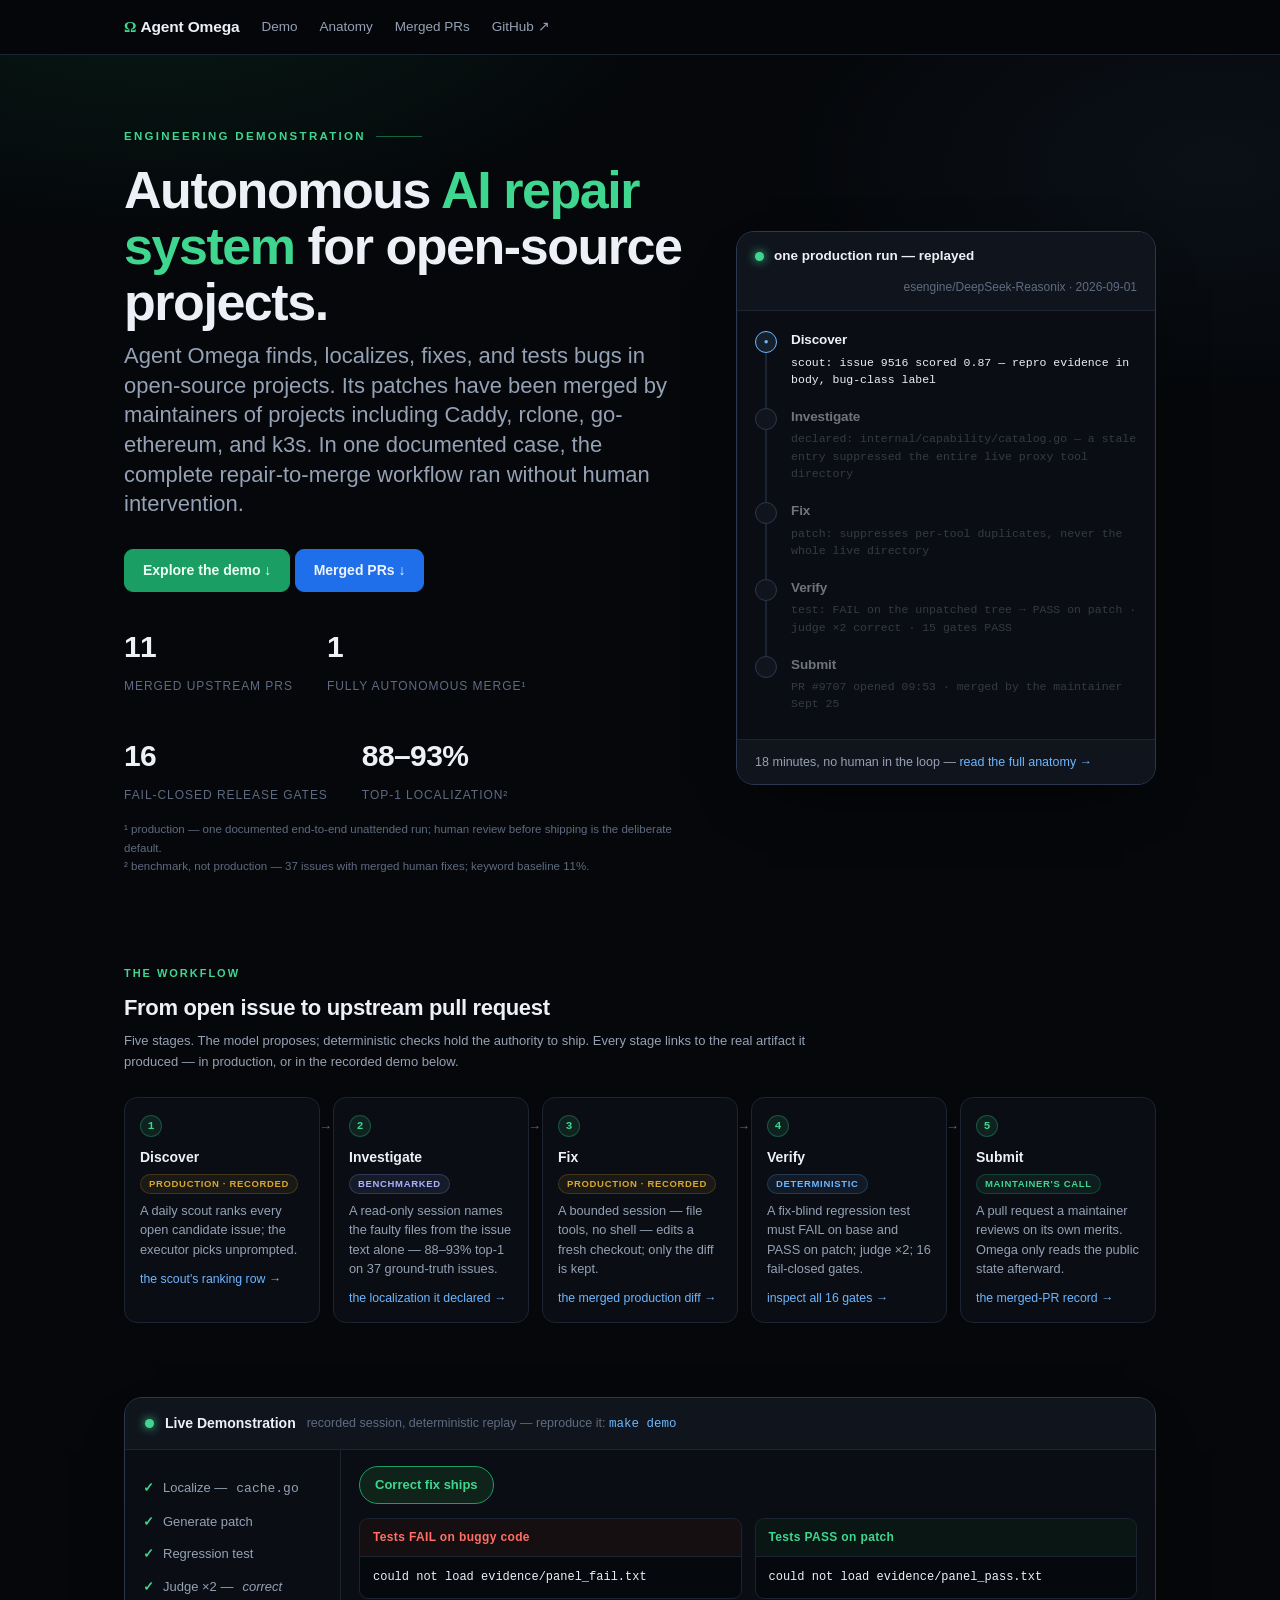
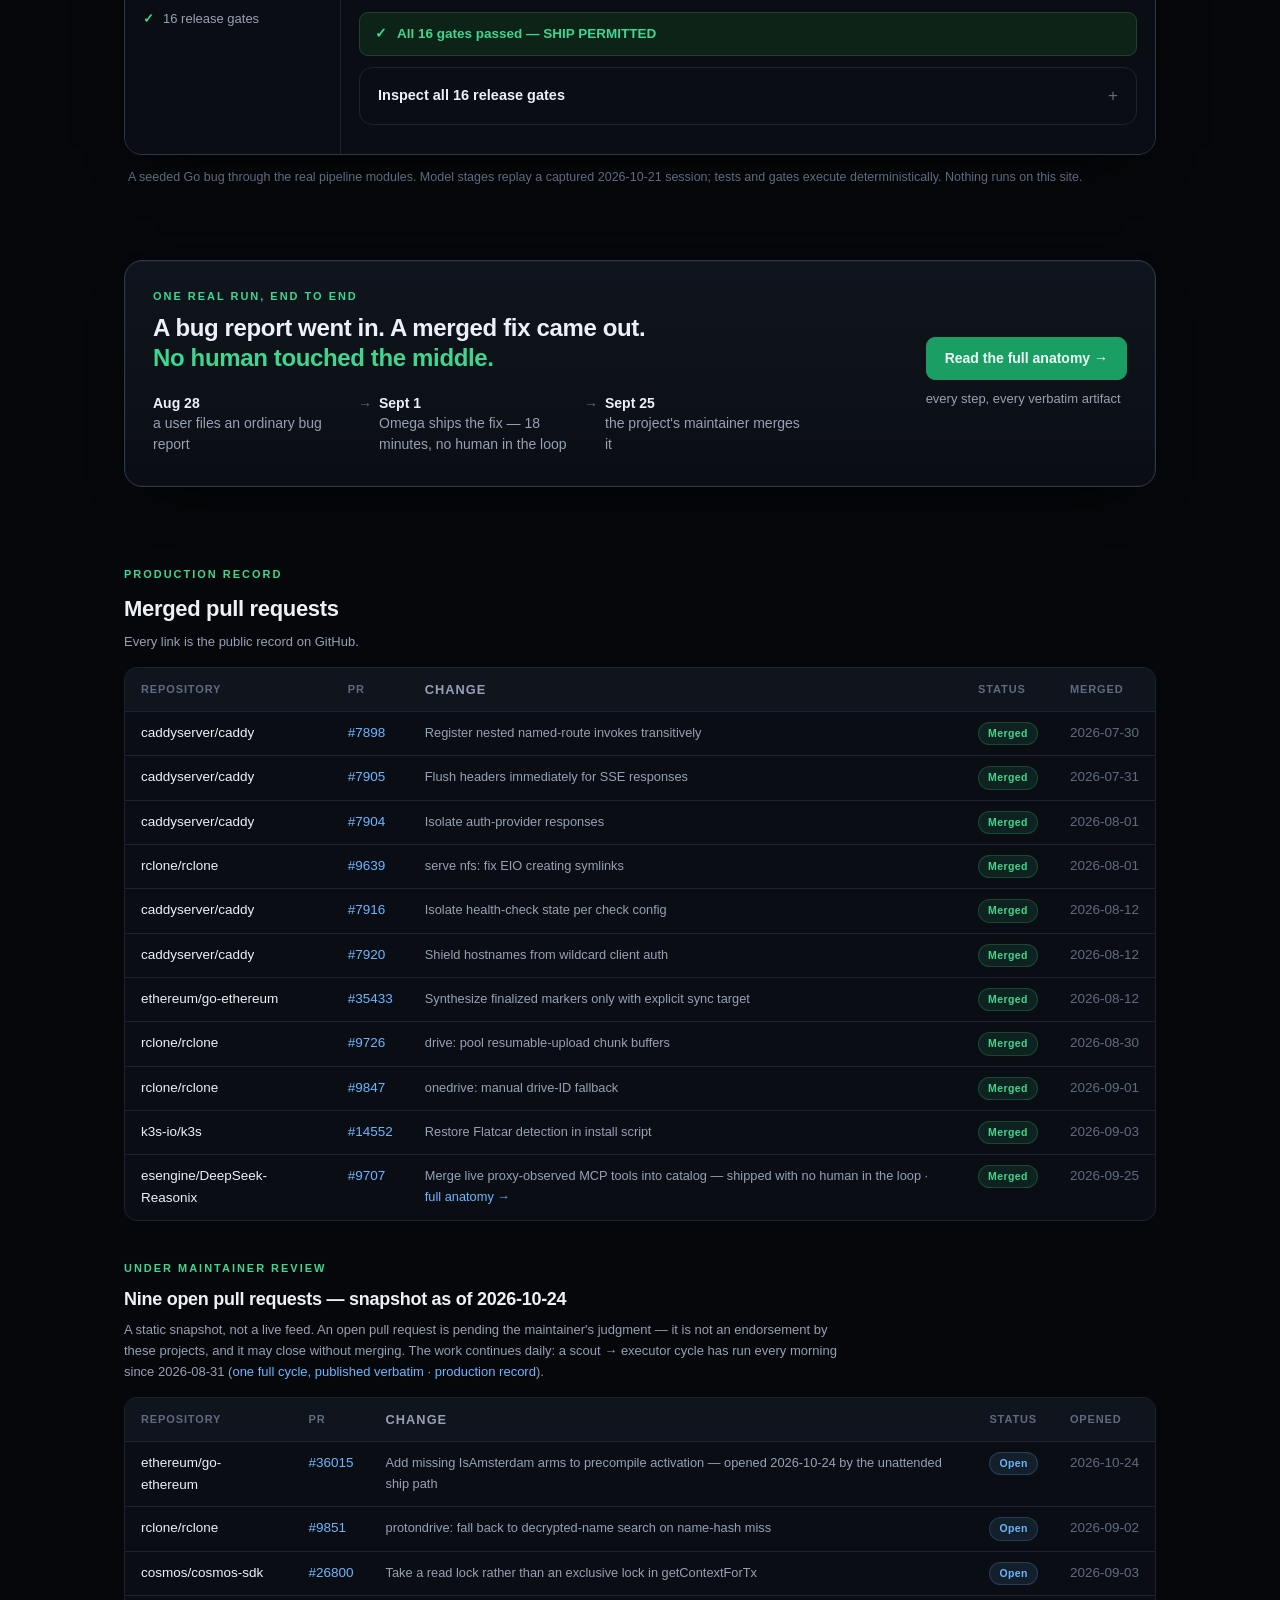
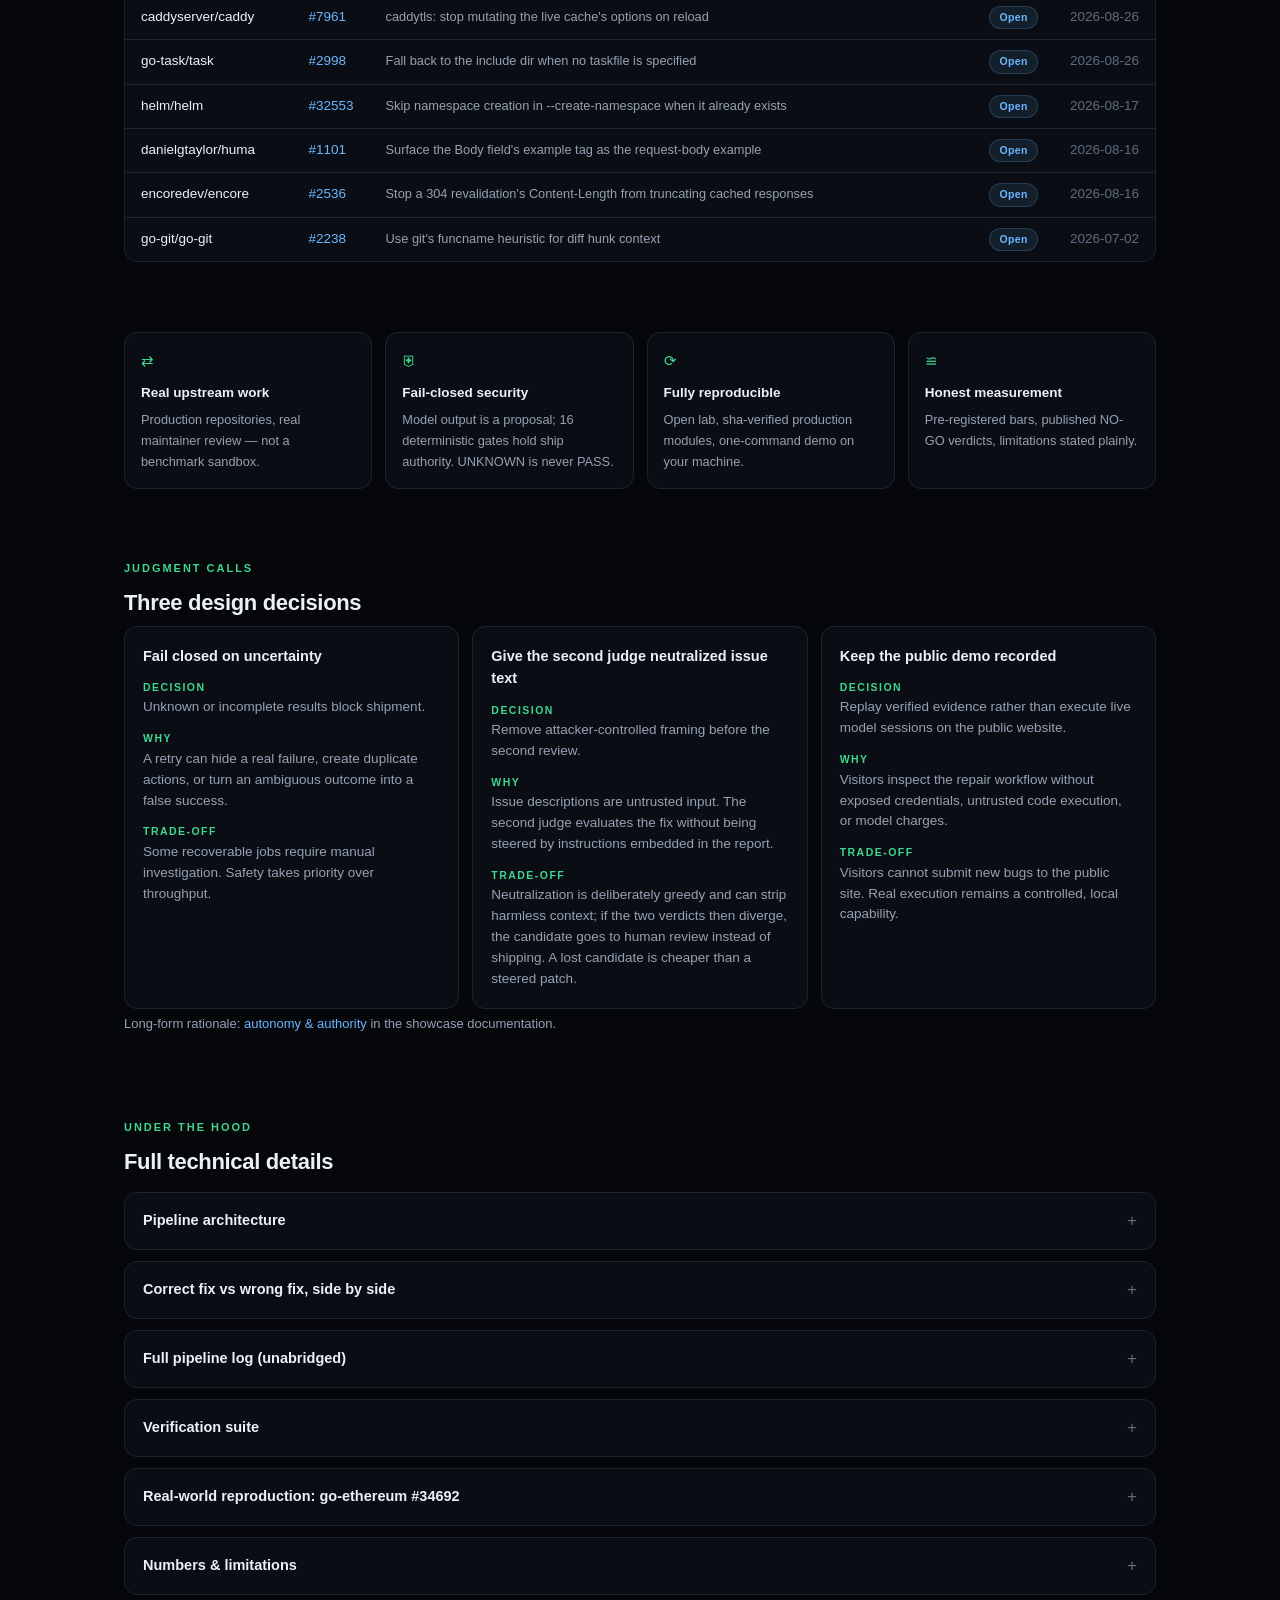
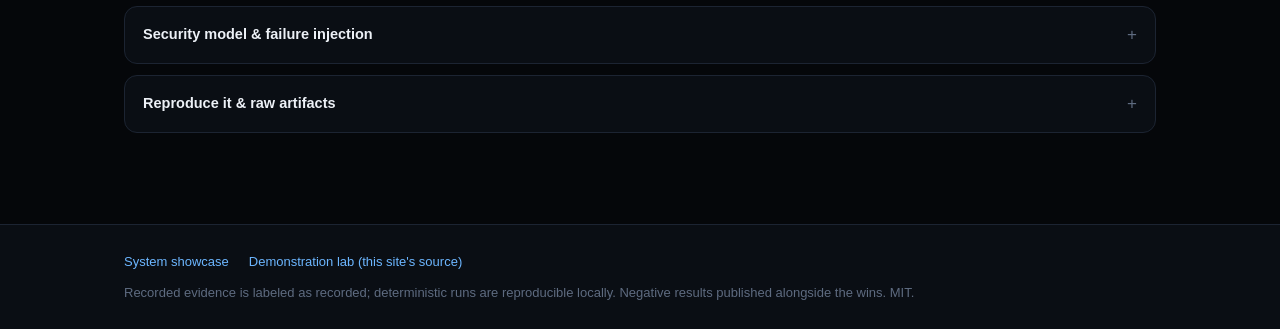
==== site/index.html @ e1ed279d "prs: under-review snapshot as of 2026-10-24" ====
<!doctype html>
<html lang="en">
<head>
<meta charset="utf-8">
<meta name="viewport" content="width=device-width, initial-scale=1">
<title>Agent Omega — autonomous AI repair system, demonstrated</title>
<meta name="description" content="Agent Omega is an autonomous AI repair system for open-source projects, with maintainer-merged pull requests in Caddy, rclone, go-ethereum, and k3s. Explore the recorded demonstration.">
<meta name="theme-color" content="#05070a">
<meta http-equiv="Content-Security-Policy" content="default-src 'none'; script-src 'self'; style-src 'self' 'unsafe-inline'; img-src 'self' data:; connect-src 'self'; base-uri 'none'; form-action 'none'">
<meta property="og:title" content="Agent Omega — autonomous AI repair system, demonstrated">
<meta property="og:description" content="Recorded pipeline proof: localize, patch, regression-test, judge ×2, 16 fail-closed gates. Maintainer-merged PRs in Caddy, rclone, go-ethereum, k3s.">
<meta property="og:type" content="website">
<meta property="og:url" content="https://omegademo.com">
<meta property="og:image" content="https://omegademo.com/og.png">
<meta name="twitter:card" content="summary_large_image">
<meta name="twitter:image" content="https://omegademo.com/og.png">
<link rel="icon" href="data:image/svg+xml,%3Csvg xmlns='http://www.w3.org/2000/svg' viewBox='0 0 32 32'%3E%3Crect width='32' height='32' rx='6' fill='%2305070a'/%3E%3Ctext x='16' y='23' font-size='20' text-anchor='middle' fill='%233fd68f' font-family='Georgia,serif'%3EΩ%3C/text%3E%3C/svg%3E">
<link rel="stylesheet" href="style.css">
</head>
<body>
<a class="skip" href="#demo">Skip to the demonstration</a>

<header class="nav"><div class="wrapm">
  <span class="brand"><span class="om">Ω</span> Agent Omega</span>
  <nav aria-label="Sections" style="display:contents">
    <a class="nl" href="#demo">Demo</a>
    <a class="nl" href="anatomy.html">Anatomy</a>
    <a class="nl" href="#prs">Merged PRs</a>
    <a class="nl" href="https://github.com/SillyZir/Agent-Omega">GitHub <span aria-hidden="true">↗</span></a>
  </nav>
</div></header>

<main>
<div class="herobg">
<section id="top" class="hero">
  <div>
    <div class="kicker rise">Engineering demonstration</div>
    <h1 class="rise d1">Autonomous <span class="hl">AI repair system</span>
        for open-source projects.</h1>
    <div class="h1sub rise d2">Agent Omega finds, localizes, fixes, and
    tests bugs in open-source projects. Its patches have been merged by
    maintainers of projects including Caddy, rclone, go-ethereum, and k3s.
    In one documented case, the complete repair-to-merge workflow ran without
    human intervention.</div>
    <p class="rise d3" style="margin-top:30px">
      <a class="btn primary" href="#demo">Explore the demo ↓</a>
      <a class="btn blue" href="#prs">Merged PRs ↓</a></p>
    <div class="stats rise d4">
      <a class="stat" href="#prs"><b>11</b><span>merged upstream PRs</span></a>
      <a class="stat" href="anatomy.html"><b>1</b><span>fully autonomous merge¹</span></a>
      <a class="stat" href="#gates"><b>16</b><span>fail-closed release gates</span></a>
      <a class="stat" href="#details"><b>88–93%</b><span>top-1 localization²</span></a>
    </div>
    <p class="cap statnotes rise d4">¹ production — one documented end-to-end
    unattended run; human review before shipping is the deliberate default.<br>
    ² benchmark, not production — 37 issues with merged human fixes; keyword
    baseline 11%.</p>
  </div>
  <div class="trace rise d2" role="img" aria-label="Replay of the one fully
       autonomous production run: discover, investigate, fix, verify, submit —
       every stage completed, and the maintainer merged pull request 9707.">
    <div class="tracehead"><span class="dot" aria-hidden="true"></span>
      one production run — replayed
      <span class="mode">esengine/DeepSeek-Reasonix · 2026-09-01</span></div>
    <ol class="tstages">
      <li class="tstage"><span class="tg" aria-hidden="true"></span><div class="tbody"><b>Discover</b>
        <code class="tsnip">scout: issue 9516 scored 0.87 — repro evidence in body, bug-class label</code></div></li>
      <li class="tstage"><span class="tg" aria-hidden="true"></span><div class="tbody"><b>Investigate</b>
        <code class="tsnip">declared: internal/capability/catalog.go — a stale entry suppressed the entire live proxy tool directory</code></div></li>
      <li class="tstage"><span class="tg" aria-hidden="true"></span><div class="tbody"><b>Fix</b>
        <code class="tsnip">patch: suppresses per-tool duplicates, never the whole live directory</code></div></li>
      <li class="tstage"><span class="tg" aria-hidden="true"></span><div class="tbody"><b>Verify</b>
        <code class="tsnip">test: FAIL on the unpatched tree → PASS on patch · judge ×2 correct · 15 gates PASS</code></div></li>
      <li class="tstage"><span class="tg" aria-hidden="true"></span><div class="tbody"><b>Submit</b>
        <code class="tsnip">PR #9707 opened 09:53 · merged by the maintainer Sept 25</code></div></li>
    </ol>
    <div class="tfoot">18 minutes, no human in the loop —
      <a href="anatomy.html">read the full anatomy →</a></div>
  </div>
</section>
</div>

<section id="workflow" style="padding-top:10px" aria-label="How a fix moves through the system">
  <div class="seckick">The workflow</div>
  <h2>From open issue to upstream pull request</h2>
  <p class="cap">Five stages. The model proposes; deterministic checks hold the
  authority to ship. Every stage links to the real artifact it produced — in
  production, or in the recorded demo below.</p>
  <ol class="spine">
    <li><span class="sn" aria-hidden="true">1</span><b>Discover</b>
      <span class="ptag rec">production · recorded</span>
      <p>A daily scout ranks every open candidate issue; the executor picks
      unprompted.</p>
      <a href="anatomy.html#scout">the scout's ranking row →</a></li>
    <li><span class="sn" aria-hidden="true">2</span><b>Investigate</b>
      <span class="ptag bench">benchmarked</span>
      <p>A read-only session names the faulty files from the issue text alone
      — 88–93% top-1 on 37 ground-truth issues.</p>
      <a href="anatomy.html#fix">the localization it declared →</a></li>
    <li><span class="sn" aria-hidden="true">3</span><b>Fix</b>
      <span class="ptag rec">production · recorded</span>
      <p>A bounded session — file tools, no shell — edits a fresh checkout;
      only the diff is kept.</p>
      <a href="anatomy.html#fix">the merged production diff →</a></li>
    <li><span class="sn" aria-hidden="true">4</span><b>Verify</b>
      <span class="ptag det">deterministic</span>
      <p>A fix-blind regression test must FAIL on base and PASS on patch;
      judge ×2; 16 fail-closed gates.</p>
      <a href="#gates">inspect all 16 gates →</a></li>
    <li><span class="sn" aria-hidden="true">5</span><b>Submit</b>
      <span class="ptag hum">maintainer's call</span>
      <p>A pull request a maintainer reviews on its own merits. Omega only
      reads the public state afterward.</p>
      <a href="#prs">the merged-PR record →</a></li>
  </ol>
</section>

<section id="demo" style="padding-top:12px" aria-label="Recorded demonstration">
  <div class="democard">
    <div class="demohead"><span class="dot" aria-hidden="true"></span> Live Demonstration
      <span class="mode">recorded session, deterministic replay<span class="hidemob"> — reproduce it:
      <a href="https://github.com/SillyZir/agent-omega-lab" class="mono">make demo</a></span></span>
    </div>
    <div class="demobody">
      <div class="steps" aria-hidden="true">
        <div><span class="tick">✓</span>Localize — <span class="mono">cache.go</span></div>
        <div><span class="tick">✓</span>Generate patch</div>
        <div><span class="tick">✓</span>Regression test</div>
        <div><span class="tick">✓</span>Judge ×2 — <i>correct</i></div>
        <div><span class="tick">✓</span>16 release gates</div>
      </div>
      <div class="demomain">
        <div class="tabs" id="demo-tabs" role="tablist" aria-label="Demonstration scenarios">
          <button class="tab" role="tab" id="tab-good" aria-controls="view-good"
            aria-selected="true" data-view="good">Correct fix ships</button>
          <button class="tab" role="tab" id="tab-bad" aria-controls="view-bad"
            aria-selected="false" data-view="bad">Wrong fix blocked</button>
          <button class="tab" role="tab" id="tab-inject" aria-controls="view-inject"
            aria-selected="false" data-view="inject">Failure injection ×6</button>
        </div>
        <div data-view="good" id="view-good" role="tabpanel" aria-labelledby="tab-good" tabindex="0">
          <div class="panes2">
            <div class="pane red"><h3>Tests FAIL on buggy code</h3>
              <pre class="mono" data-fill="evidence/panel_fail.txt">loading…</pre></div>
            <div class="pane green"><h3>Tests PASS on patch</h3>
              <pre class="mono" data-fill="evidence/panel_pass.txt">loading…</pre></div>
          </div>
          <div class="strip go"><span class="g">✓</span> All 16 gates passed — SHIP PERMITTED</div>
          <details class="acc slim" id="gates"><summary>Inspect all 16 release gates</summary>
            <div class="inner"><div class="console" data-fill="evidence/gates.txt"
                 style="max-height:360px">loading…</div></div></details>
        </div>
        <div data-view="bad" id="view-bad" role="tabpanel" aria-labelledby="tab-bad"
             tabindex="0" style="display:none">
          <div class="console" data-fill="evidence/proof_bad.txt">loading…</div>
          <div class="strip no"><span class="g">✕</span> BLOCKED — tests fail, both judges: incorrect</div>
        </div>
        <div data-view="inject" id="view-inject" role="tabpanel" aria-labelledby="tab-inject"
             tabindex="0" style="display:none">
          <div class="console" data-fill="evidence/inject.txt">loading…</div>
          <div class="strip go"><span class="g">✓</span> 6/6 bad ships blocked — a gate that errors fails closed</div>
        </div>
      </div>
    </div>
  </div>
  <div class="prov">A seeded Go bug through the real pipeline modules. Model
  stages replay a captured 2026-10-21 session; tests and gates execute
  deterministically. Nothing runs on this site.</div>
</section>

<section id="story" style="padding-top:16px" aria-label="One autonomous fix, end to end">
  <div class="teaser">
    <div>
      <div class="seckick">One real run, end to end</div>
      <h2>A bug report went in. A merged fix came out.<br>
          <span class="hl2">No human touched the middle.</span></h2>
      <ol class="tl">
        <li><b>Aug 28</b> a user files an ordinary bug report</li>
        <li><b>Sept 1</b> Omega ships the fix — 18 minutes, no human in the loop</li>
        <li><b>Sept 25</b> the project's maintainer merges it</li>
      </ol>
    </div>
    <div class="teasercta">
      <a class="btn primary" href="anatomy.html">Read the full anatomy →</a>
      <span class="cap" style="margin:8px 0 0">every step, every verbatim artifact</span>
    </div>
  </div>
</section>

<section id="prs" style="padding-top:22px">
  <div class="seckick">Production record</div>
  <h2>Merged pull requests</h2>
  <p class="cap">Every link is the public record on GitHub.</p>
  <div class="prtable"><table>
    <thead><tr><th>Repository</th><th>PR</th><th class="t">Change</th><th>Status</th><th>Merged</th></tr></thead>
    <tbody>
    <tr><td>caddyserver/caddy</td><td><a href="https://github.com/caddyserver/caddy/pull/7898">#7898</a></td><td class="t">Register nested named-route invokes transitively</td><td><span class="badge m">Merged</span></td><td class="d">2026-07-30</td></tr>
    <tr><td>caddyserver/caddy</td><td><a href="https://github.com/caddyserver/caddy/pull/7905">#7905</a></td><td class="t">Flush headers immediately for SSE responses</td><td><span class="badge m">Merged</span></td><td class="d">2026-07-31</td></tr>
    <tr><td>caddyserver/caddy</td><td><a href="https://github.com/caddyserver/caddy/pull/7904">#7904</a></td><td class="t">Isolate auth-provider responses</td><td><span class="badge m">Merged</span></td><td class="d">2026-08-01</td></tr>
    <tr><td>rclone/rclone</td><td><a href="https://github.com/rclone/rclone/pull/9639">#9639</a></td><td class="t">serve nfs: fix EIO creating symlinks</td><td><span class="badge m">Merged</span></td><td class="d">2026-08-01</td></tr>
    <tr><td>caddyserver/caddy</td><td><a href="https://github.com/caddyserver/caddy/pull/7916">#7916</a></td><td class="t">Isolate health-check state per check config</td><td><span class="badge m">Merged</span></td><td class="d">2026-08-12</td></tr>
    <tr><td>caddyserver/caddy</td><td><a href="https://github.com/caddyserver/caddy/pull/7920">#7920</a></td><td class="t">Shield hostnames from wildcard client auth</td><td><span class="badge m">Merged</span></td><td class="d">2026-08-12</td></tr>
    <tr><td>ethereum/go-ethereum</td><td><a href="https://github.com/ethereum/go-ethereum/pull/35433">#35433</a></td><td class="t">Synthesize finalized markers only with explicit sync target</td><td><span class="badge m">Merged</span></td><td class="d">2026-08-12</td></tr>
    <tr><td>rclone/rclone</td><td><a href="https://github.com/rclone/rclone/pull/9726">#9726</a></td><td class="t">drive: pool resumable-upload chunk buffers</td><td><span class="badge m">Merged</span></td><td class="d">2026-08-30</td></tr>
    <tr><td>rclone/rclone</td><td><a href="https://github.com/rclone/rclone/pull/9847">#9847</a></td><td class="t">onedrive: manual drive-ID fallback</td><td><span class="badge m">Merged</span></td><td class="d">2026-09-01</td></tr>
    <tr><td>k3s-io/k3s</td><td><a href="https://github.com/k3s-io/k3s/pull/14552">#14552</a></td><td class="t">Restore Flatcar detection in install script</td><td><span class="badge m">Merged</span></td><td class="d">2026-09-03</td></tr>
    <tr><td>esengine/DeepSeek-Reasonix</td><td><a href="https://github.com/esengine/DeepSeek-Reasonix/pull/9707">#9707</a></td><td class="t">Merge live proxy-observed MCP tools into catalog — shipped with no human in the loop · <a href="anatomy.html">full anatomy →</a></td><td><span class="badge m">Merged</span></td><td class="d">2026-09-25</td></tr>
    </tbody>
  </table></div>

  <!-- open-prs:start · snapshot 2026-10-24 · refresh: tools/refresh_open_prs.py -->
  <div class="seckick" style="margin-top:38px" id="review">Under maintainer review</div>
  <h2 style="font-size:18px">Nine open pull requests — snapshot as of 2026-10-24</h2>
  <p class="cap">A static snapshot, not a live feed. An open pull request is
  pending the maintainer's judgment — it is not an endorsement by these
  projects, and it may close without merging. The work continues daily: a
  scout → executor cycle has run every morning since 2026-08-31
  (<a href="https://github.com/SillyZir/Agent-Omega/blob/main/examples/sample_execution_log.md">one
  full cycle, published verbatim</a> ·
  <a href="https://github.com/SillyZir/Agent-Omega/blob/main/docs/evidence/production-record.md">production
  record</a>).</p>
  <div class="prtable"><table>
    <thead><tr><th>Repository</th><th>PR</th><th class="t">Change</th><th>Status</th><th>Opened</th></tr></thead>
    <tbody>
    <tr><td>ethereum/go-ethereum</td><td><a href="https://github.com/ethereum/go-ethereum/pull/36015">#36015</a></td><td class="t">Add missing IsAmsterdam arms to precompile activation — opened 2026-10-24 by the unattended ship path</td><td><span class="badge a">Open</span></td><td class="d">2026-10-24</td></tr>
    <tr><td>rclone/rclone</td><td><a href="https://github.com/rclone/rclone/pull/9851">#9851</a></td><td class="t">protondrive: fall back to decrypted-name search on name-hash miss</td><td><span class="badge a">Open</span></td><td class="d">2026-09-02</td></tr>
    <tr><td>cosmos/cosmos-sdk</td><td><a href="https://github.com/cosmos/cosmos-sdk/pull/26800">#26800</a></td><td class="t">Take a read lock rather than an exclusive lock in getContextForTx</td><td><span class="badge a">Open</span></td><td class="d">2026-09-03</td></tr>
    <tr><td>caddyserver/caddy</td><td><a href="https://github.com/caddyserver/caddy/pull/7961">#7961</a></td><td class="t">caddytls: stop mutating the live cache's options on reload</td><td><span class="badge a">Open</span></td><td class="d">2026-08-26</td></tr>
    <tr><td>go-task/task</td><td><a href="https://github.com/go-task/task/pull/2998">#2998</a></td><td class="t">Fall back to the include dir when no taskfile is specified</td><td><span class="badge a">Open</span></td><td class="d">2026-08-26</td></tr>
    <tr><td>helm/helm</td><td><a href="https://github.com/helm/helm/pull/32553">#32553</a></td><td class="t">Skip namespace creation in --create-namespace when it already exists</td><td><span class="badge a">Open</span></td><td class="d">2026-08-17</td></tr>
    <tr><td>danielgtaylor/huma</td><td><a href="https://github.com/danielgtaylor/huma/pull/1101">#1101</a></td><td class="t">Surface the Body field's example tag as the request-body example</td><td><span class="badge a">Open</span></td><td class="d">2026-08-16</td></tr>
    <tr><td>encoredev/encore</td><td><a href="https://github.com/encoredev/encore/pull/2536">#2536</a></td><td class="t">Stop a 304 revalidation's Content-Length from truncating cached responses</td><td><span class="badge a">Open</span></td><td class="d">2026-08-16</td></tr>
    <tr><td>go-git/go-git</td><td><a href="https://github.com/go-git/go-git/pull/2238">#2238</a></td><td class="t">Use git's funcname heuristic for diff hunk context</td><td><span class="badge a">Open</span></td><td class="d">2026-07-02</td></tr>
    </tbody>
  </table></div>
  <!-- open-prs:end -->
</section>

<section style="padding-top:14px" aria-label="Principles">
  <div class="feats">
    <div class="feat"><span class="ic" aria-hidden="true">⇄</span><b>Real upstream work</b>
      Production repositories, real maintainer review — not a benchmark sandbox.</div>
    <div class="feat"><span class="ic" aria-hidden="true">⛨</span><b>Fail-closed security</b>
      Model output is a proposal; 16 deterministic gates hold ship authority.
      UNKNOWN is never PASS.</div>
    <div class="feat"><span class="ic" aria-hidden="true">⟳</span><b>Fully reproducible</b>
      Open lab, sha-verified production modules, one-command demo on your machine.</div>
    <div class="feat"><span class="ic" aria-hidden="true">≌</span><b>Honest measurement</b>
      Pre-registered bars, published NO-GO verdicts, limitations stated plainly.</div>
  </div>
</section>

<section id="decisions" style="padding-top:14px">
  <div class="seckick">Judgment calls</div>
  <h2>Three design decisions</h2>
  <div class="decs">
    <div class="dec"><b>Fail closed on uncertainty</b>
      <p><span class="lbl">Decision</span>Unknown or incomplete results block
      shipment.</p>
      <p><span class="lbl">Why</span>A retry can hide a real failure, create
      duplicate actions, or turn an ambiguous outcome into a false success.</p>
      <p><span class="lbl">Trade-off</span>Some recoverable jobs require manual
      investigation. Safety takes priority over throughput.</p></div>
    <div class="dec"><b>Give the second judge neutralized issue text</b>
      <p><span class="lbl">Decision</span>Remove attacker-controlled framing
      before the second review.</p>
      <p><span class="lbl">Why</span>Issue descriptions are untrusted input. The
      second judge evaluates the fix without being steered by instructions
      embedded in the report.</p>
      <p><span class="lbl">Trade-off</span>Neutralization is deliberately greedy
      and can strip harmless context; if the two verdicts then diverge, the
      candidate goes to human review instead of shipping. A lost candidate is
      cheaper than a steered patch.</p></div>
    <div class="dec"><b>Keep the public demo recorded</b>
      <p><span class="lbl">Decision</span>Replay verified evidence rather than
      execute live model sessions on the public website.</p>
      <p><span class="lbl">Why</span>Visitors inspect the repair workflow
      without exposed credentials, untrusted code execution, or model charges.</p>
      <p><span class="lbl">Trade-off</span>Visitors cannot submit new bugs to
      the public site. Real execution remains a controlled, local capability.</p></div>
  </div>
  <p class="cap">Long-form rationale:
  <a href="https://github.com/SillyZir/Agent-Omega/blob/main/docs/architecture/autonomy-and-authority.md">autonomy
  &amp; authority</a> in the showcase documentation.</p>
</section>

<section id="details" style="padding-top:14px">
  <div class="seckick">Under the hood</div>
  <h2>Full technical details</h2>
  <details class="acc"><summary>Pipeline architecture</summary><div class="inner">
    <ul>
      <li><b>Localize</b> — a read-only model session names the faulty files from the issue text alone <i>(88–93% top-1 on 37 ground-truth issues; keyword baseline 11%)</i>.</li>
      <li><b>Patch</b> — a bounded session (file tools, no shell) edits the checkout; only the diff is kept.</li>
      <li><b>Regression test</b> — a fix-blind session writes a test that must FAIL on base and PASS on patch, twice, stably.</li>
      <li><b>Judge ×2</b> — independent review passes; the second reads <i>neutralized</i> issue text so steering produces a divergence.</li>
      <li><b>16 release gates</b> — budgets, capacity, policy, scope, lints, breaker; a gate that errors fails closed.</li>
    </ul>
  </div></details>
  <details class="acc" id="comparison"><summary>Correct fix vs wrong fix, side by side</summary><div class="inner cmp">
    <div class="grid2">
      <div class="good"><h3>The model's fix → shipped</h3>
        <div class="console" data-fill="evidence/proof_good.txt">loading…</div></div>
      <div class="bad"><h3>A plausible wrong fix → blocked</h3>
        <div class="console" data-fill="evidence/proof_bad.txt">loading…</div></div>
    </div>
  </div></details>
  <details class="acc"><summary>Full pipeline log (unabridged)</summary><div class="inner">
    <div class="console" data-fill="evidence/demo_all.txt">loading…</div>
  </div></details>
  <details class="acc"><summary>Verification suite</summary><div class="inner">
    <div class="console" data-fill="evidence/verify.txt">loading…</div>
  </div></details>
  <details class="acc"><summary>Real-world reproduction: go-ethereum #34692</summary><div class="inner">
    <p class="cap">The seeded demo bug is synthetic by design. The same localization
    session, pointed at go-ethereum before the maintainers fixed
    <a href="https://github.com/ethereum/go-ethereum/issues/34692">issue #34692</a>,
    named <code>node/rpcstack.go</code> top-1 in 9.6 s — matching
    <a href="https://github.com/ethereum/go-ethereum/commit/d4027f3d4654b374b0962946b03d6f12e3b269ee">the merged fix</a>.
    One benchmark data point; localization only; live runs vary.</p>
    <div class="console" data-fill="evidence/realworld_run.txt" style="max-height:240px">loading…</div>
  </div></details>
  <details class="acc"><summary>Numbers &amp; limitations</summary><div class="inner">
    <ul>
      <li><b>Localization:</b> 88–93% top-1 (100% top-3) on 37 issues with merged human fixes.</li>
      <li><b>Fixes:</b> validated against merged human fixes pre-launch; 4/5 decisive runs passed the maintainers' own tests.</li>
      <li><b>Honest negatives:</b> a Rust expansion closed NO-PROMOTE on pre-registered bars, twice; one PR withdrawn as a design finding.</li>
      <li>The seeded demo bug is easier than production work; recorded output is recorded; live sessions vary.</li>
      <li>A merged PR proves a change passed one repository's review — nothing more universal.</li>
      <li>Reproduction tested on macOS/arm64 (go 1.25, python 3.14); Linux expected, unverified.</li>
    </ul>
  </div></details>
  <details class="acc"><summary>Security model &amp; failure injection</summary><div class="inner">
    <p class="cap"><b>Reasoning does not confer authority.</b> Model and external text
    are untrusted inputs to a deterministic control plane. Six injected failures, six
    blocks (the demo's third tab, or <code>make inject</code>):</p>
    <ul>
      <li>Plausible-but-wrong patch → tests catch it; <code>tests_pass</code> refuses.</li>
      <li>Prompt-injection in the issue text → <code>injection_lint</code> refuses.</li>
      <li>Diff touching CI config → <code>content_lint</code> refuses.</li>
      <li>Oversized 40-file diff → <code>size_caps</code> refuses.</li>
      <li>Tripped circuit breaker → <code>breaker_armed</code> refuses.</li>
      <li>Missing state file → the gate <b>errors and fails closed</b>.</li>
    </ul>
    <p class="cap">This site is static files only — no backend, no analytics, no
    cookies; nothing here can execute code or spend a model budget.</p>
  </div></details>
  <details class="acc"><summary>Reproduce it &amp; raw artifacts</summary><div class="inner">
    <div class="console" style="max-height:none; overflow:visible">git clone https://github.com/SillyZir/agent-omega-lab
cd agent-omega-lab
make demo      # full pipeline, ~1 min, no API key needed
make inject    # six blocked-failure scenarios
make verify    # machine-checkable assertions</div>
    <p class="cap"><code>MANIFEST.json</code> proves by sha256 that the modules doing
    the work are byte-identical to the
    <a href="https://github.com/SillyZir/Agent-Omega">published production code</a>;
    <a href="https://github.com/SillyZir/agent-omega-lab">tools/record.py</a>
    regenerates every recording under your own account.
    Artifacts: <a href="evidence/fix.diff">the model's patch</a> ·
    <a href="evidence/evict_lru_test.go">generated regression test</a> ·
    <a href="evidence/wrong.diff">the wrong patch</a> ·
    <a href="evidence/judge_recorded.json">judge verdicts (fix)</a> ·
    <a href="evidence/judge_wrong.json">judge verdicts (wrong patch)</a> ·
    <a href="evidence/testgen_outcome.json">regression-test record</a> ·
    <a href="evidence/ISSUE.md">the seeded issue</a> ·
    <a href="evidence/live_run.log">recording transcript</a></p>
  </div></details>
</section>


</main>

<footer><section>
  <div class="foot-links">
    <a href="https://github.com/SillyZir/Agent-Omega">System showcase</a>
    <a href="https://github.com/SillyZir/agent-omega-lab">Demonstration lab (this site's source)</a>
  </div>
  <div>Recorded evidence is labeled as recorded; deterministic runs are
  reproducible locally. Negative results published alongside the wins. MIT.</div>
</section></footer>

<script src="app.js"></script>
</body>
</html>
---- site/style.css ----
/* omegademo.com — design system. No external resources by policy. */
:root {
  --bg:#05070a; --s1:#0a0e14; --s2:#10151d;
  --line:#1c2432; --line2:#2b3850;
  --fg:#edf1f7; --dim:#95a1b4; --faint:#5e6b80;
  --green:#3fd68f; --green2:#1b9e63; --blue:#6cb6ff; --amber:#d9a62e; --red:#ff6f66;
  --ok:#3fd68f; --bad:#ff6f66;
  --r1:9px; --r2:13px; --r3:18px; --maxw:1080px;
  --mono:ui-monospace,SFMono-Regular,Menlo,Consolas,monospace;
}
* { box-sizing:border-box; }
html { scroll-behavior:smooth; }
@media (prefers-reduced-motion: reduce) { html { scroll-behavior:auto; } }
body { background:var(--bg); color:var(--fg); margin:0;
       font:15.5px/1.65 -apple-system,BlinkMacSystemFont,"Segoe UI",Helvetica,Arial,sans-serif;
       -webkit-font-smoothing:antialiased; text-rendering:optimizeLegibility; }
code, pre, .mono { font-family:var(--mono); }
::selection { background:#1b9e6355; }
a { color:var(--blue); text-decoration:none; }
a:hover { text-decoration:underline; text-underline-offset:3px; }
:focus-visible { outline:2px solid var(--green); outline-offset:2px; border-radius:4px; }
.skip { position:absolute; left:-999px; top:0; background:var(--green);
        color:#04130c; padding:8px 14px; z-index:50; border-radius:0 0 8px 0; }
.skip:focus { left:0; }

/* motion (hero entrance + tab crossfade), disabled for reduced-motion */
@keyframes rise { from { opacity:0; transform:translateY(12px); } to { opacity:1; transform:none; } }
@keyframes fadein { from { opacity:0; } to { opacity:1; } }
@media (prefers-reduced-motion: no-preference) {
  .rise { animation:rise .55s cubic-bezier(.2,.7,.3,1) both; }
  .rise.d1 { animation-delay:.06s; } .rise.d2 { animation-delay:.12s; }
  .rise.d3 { animation-delay:.18s; } .rise.d4 { animation-delay:.26s; }
  [data-view].showing { animation:fadein .28s ease both; }
  .repo, .feat, .btn, .tab, details.acc { transition:border-color .18s ease,
       transform .18s ease, box-shadow .18s ease, background .18s ease; }
  .repo:hover, .feat:hover { transform:translateY(-2px); border-color:var(--line2);
       box-shadow:0 10px 28px -16px #000; }
}

.wrapm { max-width:var(--maxw); margin:0 auto; padding:0 24px; }
header.nav { position:sticky; top:0; z-index:10; background:#05070ae8;
      border-bottom:1px solid var(--line); backdrop-filter:blur(10px); }
header.nav .wrapm { display:flex; align-items:center; gap:22px; min-height:54px;
      flex-wrap:nowrap; overflow-x:auto; scrollbar-width:none; }
header.nav .wrapm::-webkit-scrollbar { display:none; }
.brand { font-weight:750; color:var(--fg); font-size:15.5px; letter-spacing:-.01em; }
.brand .om { color:var(--green); font-family:Georgia,'Times New Roman',serif; }
header.nav a.nl { color:var(--dim); font-size:13.5px; font-weight:500; }
header.nav a.nl:hover { color:var(--fg); text-decoration:none; }
.btn { display:inline-flex; align-items:center; gap:8px; padding:9px 18px;
       border-radius:var(--r1); font-size:14px; font-weight:600;
       border:1px solid var(--line2); background:var(--s2); color:var(--fg); }
.btn.primary { background:var(--green2); border-color:var(--green2); color:#eafff4; }
.btn.primary:hover { background:#1fb471; }
.btn.blue { background:#1f6feb; border-color:#1f6feb; color:#eaf3ff; }
.btn.blue:hover { background:#3b82f6; }
.btn:hover { text-decoration:none; border-color:var(--faint); }

main { display:block; }
section { max-width:var(--maxw); margin:0 auto; padding:56px 24px; min-width:0; }
.kicker { color:var(--green); font-size:11.5px; text-transform:uppercase;
          letter-spacing:.2em; font-weight:700; display:flex; align-items:center; gap:10px; }
.kicker::after { content:""; height:1px; width:46px; background:var(--green2); opacity:.6; }
h1 { font-size:clamp(34px, 5.4vw, 52px); margin:.3em 0 0; letter-spacing:-.028em;
     line-height:1.08; font-weight:750; }
h1 .hl { color:var(--green); }
.h1sub { font-size:clamp(17px, 2.6vw, 22px); color:var(--dim); margin:.5em 0 .8em;
         line-height:1.35; font-weight:450; }
h2 { font-size:22px; margin:0 0 4px; letter-spacing:-.015em; font-weight:700; }
.seckick { color:var(--green); font-size:11px; text-transform:uppercase;
           letter-spacing:.18em; font-weight:700; margin-bottom:8px; }
.cap { color:var(--dim); font-size:13px; margin:4px 0 14px; max-width:720px; }

/* hero */
.herobg { background:
    radial-gradient(900px 420px at 12% -8%, #16a36420, transparent 60%),
    radial-gradient(700px 380px at 95% 12%, #6cb6ff0e, transparent 65%); }
.hero { display:grid; grid-template-columns:1.15fr .85fr; gap:44px; align-items:center;
        padding-top:72px; padding-bottom:64px; }
.hero > * { min-width:0; }
.stats { display:flex; gap:34px; flex-wrap:wrap; margin-top:30px; }
a.stat { color:inherit; }
a.stat:hover { text-decoration:none; }
a.stat:hover span { color:var(--green); }
.stat b { display:block; font-size:30px; font-weight:750; letter-spacing:-.02em;
          font-variant-numeric:tabular-nums; }
.stat b em { font-style:normal; color:var(--green); }
.stat span { color:var(--faint); font-size:12px; text-transform:uppercase;
             letter-spacing:.08em; }
.statnotes { font-size:11.5px; color:var(--faint); margin-top:14px; line-height:1.6; }
.repos { display:grid; grid-template-columns:1fr 1fr; gap:13px; }
.repo { background:linear-gradient(180deg, var(--s2), var(--s1));
        border:1px solid var(--line); border-radius:var(--r2);
        padding:15px 16px; display:flex; gap:12px; align-items:center; }
.av { flex:0 0 36px; height:36px; border-radius:9px; display:grid; place-items:center;
      font:700 16px/1 var(--mono); }
.av1 { background:#1b9e6326; color:var(--green); }
.av2 { background:#6cb6ff22; color:var(--blue); }
.av3 { background:#8e96f328; color:#aab2ff; }
.av4 { background:#d9a62e22; color:var(--amber); }
.av5 { background:#ff6f6620; color:var(--red); }
.repo b { display:block; font-size:13.5px; letter-spacing:-.01em; }
.repo .nn { color:var(--faint); font-size:12px; }
.badge { display:inline-block; font-size:10.5px; padding:2px 9px; border-radius:20px;
         font-weight:700; letter-spacing:.04em; }
.badge.m { color:var(--green); background:#3fd68f1a; border:1px solid #3fd68f33; }
.badge.a { color:var(--blue); background:#6cb6ff1a; border:1px solid #6cb6ff33; }
.repo.wide { grid-column:1 / -1; justify-content:space-between; }

/* workflow spine */
.spine { list-style:none; display:grid; grid-template-columns:repeat(5,1fr);
         gap:13px; margin:18px 0 0; padding:0; counter-reset:stage; }
.spine li { position:relative; background:var(--s1); border:1px solid var(--line);
            border-radius:var(--r2); padding:16px 15px 14px; font-size:12.8px;
            color:var(--dim); min-width:0; }
.spine li:not(:last-child)::after { content:"→"; position:absolute;
            right:-13px; top:18px; width:13px; text-align:center;
            color:var(--faint); font-size:13px; }
.spine .sn { display:inline-grid; place-items:center; width:22px; height:22px;
             border-radius:50%; background:#3fd68f1a; border:1px solid #3fd68f44;
             color:var(--green); font:700 11px/1 var(--mono); margin-bottom:9px; }
.spine b { display:block; color:var(--fg); font-size:14px; margin-bottom:3px; }
.spine p { margin:7px 0 9px; line-height:1.5; }
.spine a { font-size:12.3px; }
.ptag { display:inline-block; font-size:9.5px; padding:1px 8px; border-radius:20px;
        font-weight:700; letter-spacing:.07em; text-transform:uppercase; }
.ptag.rec { color:var(--amber); background:#d9a62e14; border:1px solid #d9a62e33; }
.ptag.det { color:var(--blue); background:#6cb6ff14; border:1px solid #6cb6ff33; }
.ptag.bench { color:#aab2ff; background:#8e96f31a; border:1px solid #8e96f338; }
.ptag.hum { color:var(--green); background:#3fd68f14; border:1px solid #3fd68f33; }

/* demo card */
.democard { background:var(--s1); border:1px solid var(--line2);
            border-radius:var(--r3); overflow:hidden;
            box-shadow:0 24px 60px -32px #000, 0 0 0 1px #ffffff06 inset; }
.demohead { display:flex; align-items:center; gap:11px; padding:14px 20px;
            border-bottom:1px solid var(--line); font-size:14px; font-weight:650;
            background:var(--s2); flex-wrap:wrap; }
.dot { width:9px; height:9px; border-radius:50%; background:var(--green);
       box-shadow:0 0 10px var(--green); }
.demohead .mode { color:var(--faint); font-weight:450; font-size:12.5px; }
.demobody { display:grid; grid-template-columns:216px 1fr; }
.steps { border-right:1px solid var(--line); padding:16px 18px; font-size:13px;
         background:var(--s1); }
.steps div { margin:11px 0; color:var(--dim); display:flex; gap:9px; align-items:baseline; }
.steps .tick { color:var(--green); font-weight:700; }
.demomain { padding:16px 18px 18px; min-width:0; background:var(--s1); }
.tabs { display:flex; gap:8px; overflow-x:auto; -webkit-overflow-scrolling:touch;
        margin-bottom:14px; scrollbar-width:none; }
.tabs::-webkit-scrollbar { display:none; }
.tab { cursor:pointer; border:1px solid var(--line); background:var(--s2);
       color:var(--dim); border-radius:20px; padding:7px 15px; font:inherit;
       font-size:13px; font-weight:600; white-space:nowrap; flex:0 0 auto; }
.tab:hover { color:var(--fg); border-color:var(--line2); }
.tab[aria-selected="true"] { border-color:var(--green2); color:var(--green);
       background:#10231a; }
.panes2 { display:grid; grid-template-columns:1fr 1fr; gap:13px; }
.panes2 > * { min-width:0; }
.pane { border:1px solid var(--line); border-radius:var(--r1); overflow:hidden;
        background:#05080c; }
.pane h3 { margin:0; padding:9px 13px; font-size:12px; letter-spacing:.03em;
           border-bottom:1px solid var(--line); font-weight:700; }
.pane.red h3 { color:var(--red); background:#ff6f6610; }
.pane.green h3 { color:var(--green); background:#3fd68f10; }
.pane pre { margin:0; padding:11px 13px; font-size:12px; line-height:1.55;
            white-space:pre-wrap; max-height:235px; overflow:auto; }
.console { background:#05080c; border:1px solid var(--line); border-radius:var(--r1);
           padding:13px 15px; font-size:12.3px; line-height:1.55; max-height:430px;
           overflow:auto; white-space:pre-wrap; max-width:100%; font-family:var(--mono); }
.console::-webkit-scrollbar, .pane pre::-webkit-scrollbar { width:9px; height:9px; }
.console::-webkit-scrollbar-thumb, .pane pre::-webkit-scrollbar-thumb {
           background:var(--line2); border-radius:8px; border:2px solid #05080c; }
.strip { margin-top:13px; border-radius:var(--r1); padding:10px 15px; font-size:13.5px;
         font-weight:650; display:flex; gap:10px; align-items:center; }
.strip.go { background:#0d2318; color:var(--green); border:1px solid #1e4430; }
.strip.no { background:#2a1113; color:var(--red); border:1px solid #522126; }
.strip .g { font-weight:800; }
.prov { font-size:12.5px; color:var(--faint); margin:12px 4px 0; }
.banner { display:block; margin-top:10px; font-weight:700; }
.b-det { color:var(--blue); } .b-rec { color:var(--amber); } .b-live { color:var(--red); }
.pass { color:var(--ok); } .fail { color:var(--bad); }
.ship { color:var(--ok); font-weight:700; }
.blocked { color:var(--amber); font-weight:700; }
.notblocked { color:var(--bad); font-weight:700; background:#ff6f6622; }

/* anatomy teaser */
.teaser { background:linear-gradient(180deg, var(--s2), var(--s1));
          border:1px solid var(--line2); border-radius:var(--r3);
          padding:26px 28px; display:grid; grid-template-columns:1fr auto;
          gap:24px; align-items:center;
          box-shadow:0 24px 60px -32px #000, 0 0 0 1px #ffffff06 inset; }
.teaser > * { min-width:0; }
.teaser h2 { font-size:clamp(19px, 2.6vw, 24px); line-height:1.25; }
.hl2 { color:var(--green); }
.tl { list-style:none; margin:14px 0 0; padding:0; display:flex; gap:26px;
      flex-wrap:wrap; font-size:13px; color:var(--dim); }
.tl li { position:relative; max-width:200px; line-height:1.45; }
.tl li:not(:last-child)::after { content:"→"; position:absolute; right:-19px;
      top:1px; color:var(--faint); }
.tl b { display:block; color:var(--fg); font-variant-numeric:tabular-nums; }
.teasercta { display:flex; flex-direction:column; align-items:flex-start; }

/* PR table */
.prtable { background:var(--s1); border:1px solid var(--line); border-radius:var(--r2);
           overflow:hidden; }
.prtable table { border-collapse:collapse; width:100%; font-size:13.5px; }
.prtable th { text-align:left; color:var(--faint); font-weight:650; font-size:11px;
              text-transform:uppercase; letter-spacing:.08em;
              padding:11px 16px; border-bottom:1px solid var(--line); background:var(--s2); }
.prtable td { padding:10px 16px; border-bottom:1px solid var(--line); vertical-align:top; }
.prtable tr:last-child td { border-bottom:none; }
.prtable tbody tr:hover { background:#ffffff05; }
.prtable .t { color:var(--dim); font-size:12.8px; }
.prtable td.d { color:var(--faint); font-variant-numeric:tabular-nums; white-space:nowrap; }

/* feature cards */
.feats { display:grid; grid-template-columns:repeat(4,1fr); gap:13px; }
.feat { background:var(--s1); border:1px solid var(--line); border-radius:var(--r2);
        padding:16px; font-size:12.8px; color:var(--dim); min-width:0; }
.feat b { display:block; color:var(--fg); font-size:13.5px; margin-bottom:5px; }
.feat .ic { color:var(--green); font-size:15px; display:block; margin-bottom:8px; }

/* design decisions */
.decs { display:grid; grid-template-columns:repeat(3,1fr); gap:13px; }
.dec { background:var(--s1); border:1px solid var(--line); border-radius:var(--r2);
       padding:18px; font-size:13.5px; line-height:1.55; color:var(--dim); min-width:0; }
.dec b { color:var(--fg); font-size:14.5px; display:block; margin-bottom:4px; }
.dec p { margin:12px 0 0; }
.dec .lbl { display:block; color:var(--green); font-size:10.5px; font-weight:700;
            text-transform:uppercase; letter-spacing:.14em; margin-bottom:2px; }

/* accordions */
details.acc { background:var(--s1); border:1px solid var(--line);
              border-radius:var(--r2); margin:11px 0; overflow:hidden; }
details.acc:hover { border-color:var(--line2); }
details.acc summary { cursor:pointer; padding:14px 18px; font-size:14.5px;
              font-weight:650; list-style:none; display:flex;
              justify-content:space-between; gap:12px; align-items:center; }
details.acc summary::-webkit-details-marker { display:none; }
details.acc summary::after { content:"+"; color:var(--faint); font-size:17px;
              font-weight:400; }
details.acc[open] summary::after { content:"–"; }
details.acc[open] summary { border-bottom:1px solid var(--line); color:var(--green); }
details.acc .inner { padding:14px 18px 18px; }
@media (prefers-reduced-motion: no-preference) {
  details.acc[open] .inner { animation:fadein .3s ease both; }
}
.grid2 { display:grid; grid-template-columns:1fr 1fr; gap:14px; }
.grid2 > * { min-width:0; }
.cmp h3 { margin:0 0 6px; font-size:14px; }
.cmp .good h3 { color:var(--green); } .cmp .bad h3 { color:var(--red); }
ul { padding-left:20px; margin:8px 0; } li { margin:6px 0; font-size:14px; }
footer { border-top:1px solid var(--line); margin-top:24px; background:var(--s1); }
footer section { padding:26px 24px; font-size:13px; color:var(--faint); }
.foot-links { display:flex; gap:20px; flex-wrap:wrap; margin-bottom:10px; }

/* hero pipeline trace — replays the one autonomous production run.
   Base state (no JS, reduced motion) is the completed trace; the sequencer
   adds .anim and drives .pending/.active/.done per stage. */
.trace { background:var(--s1); border:1px solid var(--line2); border-radius:var(--r3);
         overflow:hidden; box-shadow:0 24px 60px -32px #000, 0 0 0 1px #ffffff06 inset; }
.tracehead { display:flex; align-items:center; gap:10px; padding:13px 18px;
             border-bottom:1px solid var(--line); font-size:13.5px; font-weight:650;
             background:var(--s2); flex-wrap:wrap; }
.tracehead .mode { color:var(--faint); font-weight:450; font-size:12px; margin-left:auto; }
.tstages { list-style:none; margin:0; padding:18px 18px 8px; }
.tstage { position:relative; padding:0 0 18px 36px; margin:0; }
.tstage::before { content:""; position:absolute; left:10px; top:24px; bottom:-2px;
                  width:2px; background:var(--line); }
.tstage::after { content:""; position:absolute; left:10px; top:24px; bottom:-2px;
                 width:2px; background:var(--green2);
                 transform:scaleY(1); transform-origin:top; }
.tstage:last-child::before, .tstage:last-child::after { display:none; }
.tg { position:absolute; left:0; top:2px; width:22px; height:22px; border-radius:50%;
      display:grid; place-items:center; font:700 11px/1 var(--mono);
      background:#3fd68f1a; border:1px solid #3fd68f55; color:var(--green); }
.tg::before { content:"✓"; }
.tbody { min-width:0; }
.tbody b { display:block; font-size:13.5px; letter-spacing:-.01em; }
.tsnip { display:block; font-size:11.5px; color:var(--dim); line-height:1.5;
         margin-top:2px; overflow-wrap:break-word; }
.tfoot { border-top:1px solid var(--line); padding:12px 18px; font-size:12.5px;
         color:var(--dim); background:var(--s2); }
@media (prefers-reduced-motion: no-preference) {
  .trace.anim .tg, .trace.anim .tsnip, .trace.anim .tbody b,
  .trace.anim .tstage::after { transition:opacity .35s ease, transform .4s ease,
      background .35s ease, border-color .35s ease, color .35s ease; }
  .trace.anim .tstage.pending .tg { background:var(--s2); border-color:var(--line2);
      color:transparent; }
  .trace.anim .tstage.pending .tsnip { opacity:.3; }
  .trace.anim .tstage.pending .tbody b { opacity:.45; }
  .trace.anim .tstage.pending::after, .trace.anim .tstage.active::after {
      transform:scaleY(0); }
  .trace.anim .tstage.active .tg { background:#6cb6ff1a; border-color:var(--blue);
      color:var(--blue); animation:tracepulse 1s ease infinite; }
  .trace.anim .tstage.active .tg::before { content:"●"; font-size:8px; }
  .trace.anim .tstage.active .tsnip { opacity:1; color:var(--fg); }
  @keyframes tracepulse {
    0%,100% { box-shadow:0 0 0 0 #6cb6ff33; } 50% { box-shadow:0 0 0 5px #6cb6ff18; }
  }
}

@media (max-width: 860px) {
  section { padding:36px 18px; }
  .hero { grid-template-columns:1fr; gap:28px; padding-top:40px; padding-bottom:36px; }
  .stats { gap:0; display:grid; grid-template-columns:1fr 1fr; row-gap:18px; }
  .demobody { grid-template-columns:1fr; }
  .steps { display:none; }
  .hidemob { display:none; }
  .tabs { flex-wrap:wrap; overflow-x:visible; }
  .panes2 { grid-template-columns:1fr; }
  .grid2 { grid-template-columns:1fr; }
  .feats { grid-template-columns:1fr 1fr; }
  .decs { grid-template-columns:1fr; }
  .spine { grid-template-columns:1fr; gap:10px; }
  .teaser { grid-template-columns:1fr; padding:20px; }
  .tl { flex-direction:column; gap:10px; }
  .tl li { max-width:none; }
  .tl li:not(:last-child)::after { content:"↓"; position:static; margin-left:8px; }
  .spine li:not(:last-child)::after { content:"↓"; right:auto; left:19px;
      top:auto; bottom:-13px; width:auto; }
  /* PR table collapses into cards */
  .prtable table, .prtable tbody, .prtable tr, .prtable td { display:block; }
  .prtable thead { display:none; }
  .prtable tr { padding:11px 16px; border-bottom:1px solid var(--line);
                display:grid; grid-template-columns:1fr auto; gap:2px 12px; }
  .prtable tr:last-child { border-bottom:none; }
  .prtable td { padding:0; border:none; }
  .prtable td.d { grid-column:2; grid-row:1; text-align:right; }
  .prtable .t { grid-column:1 / -1; }
  header.nav .wrapm { gap:15px; }
  header.nav a.nl { font-size:13px; }
  .brand { font-size:14.5px; white-space:nowrap; }
}
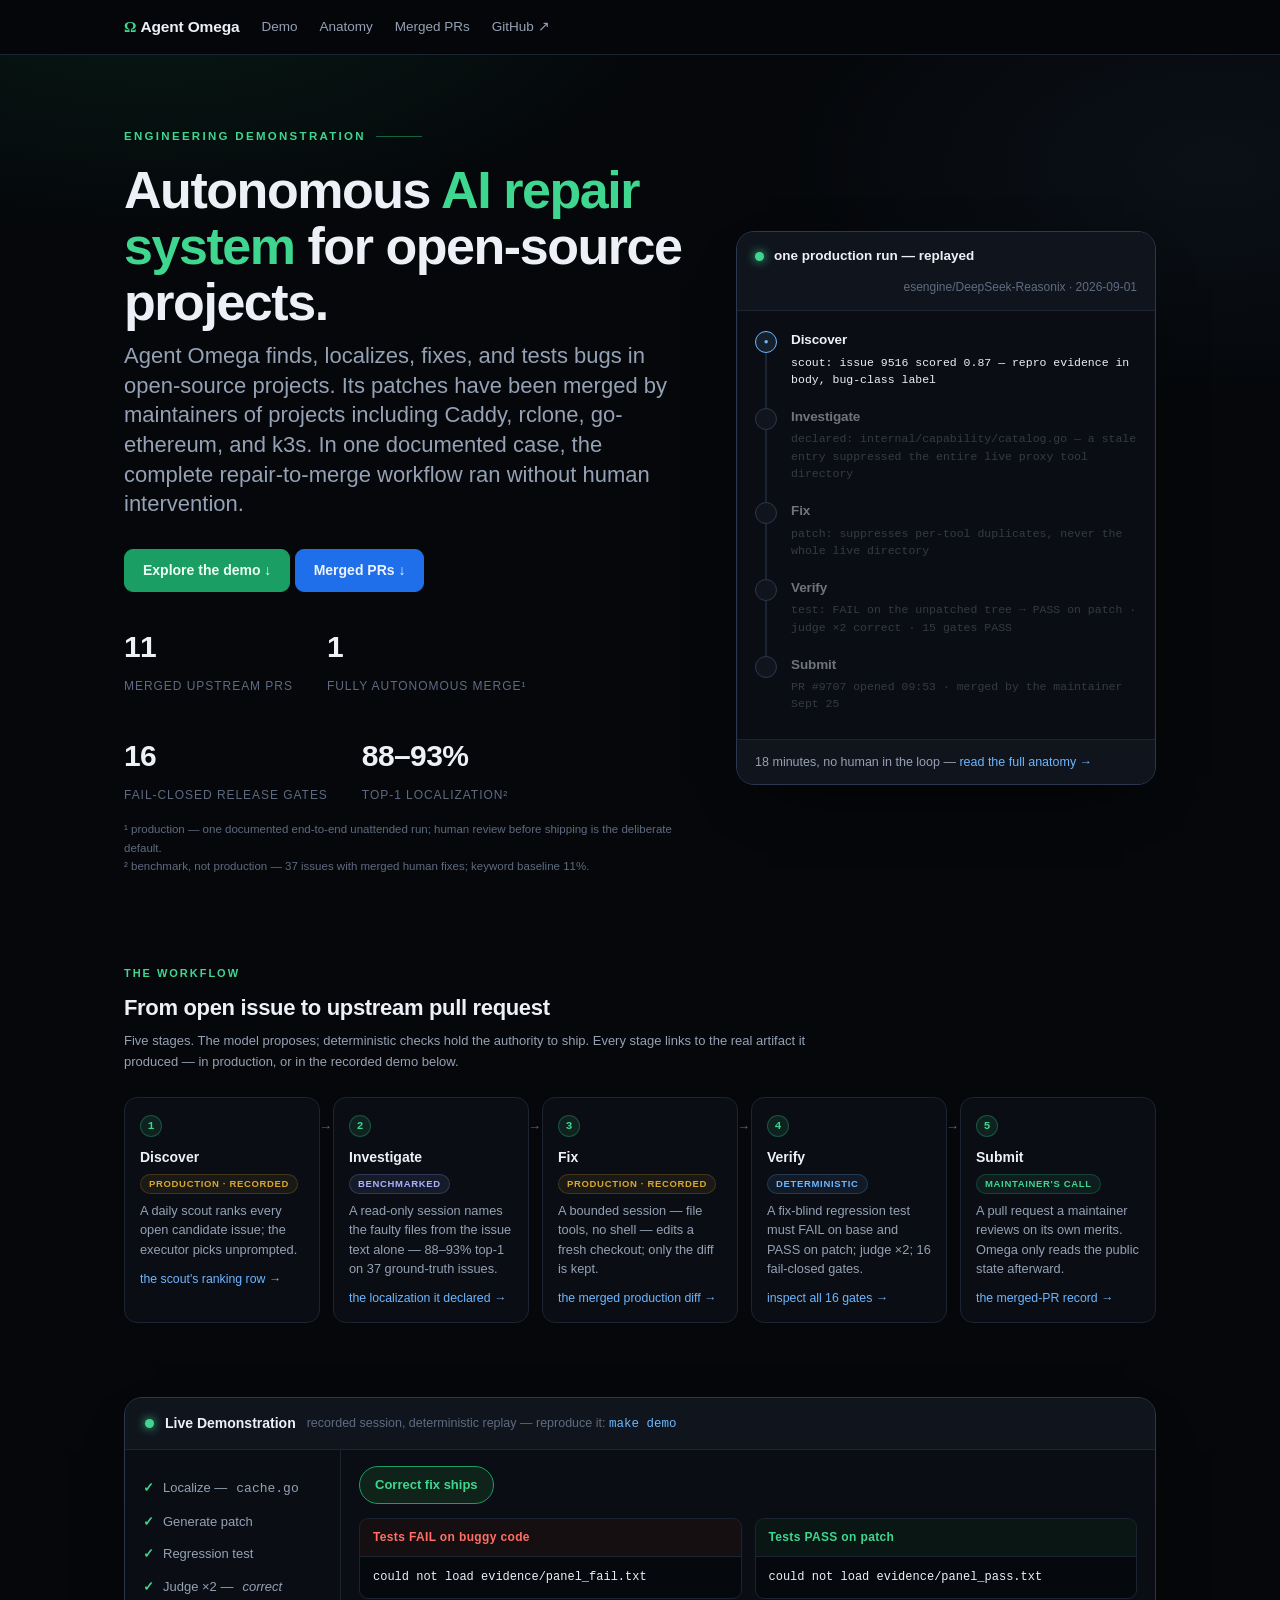
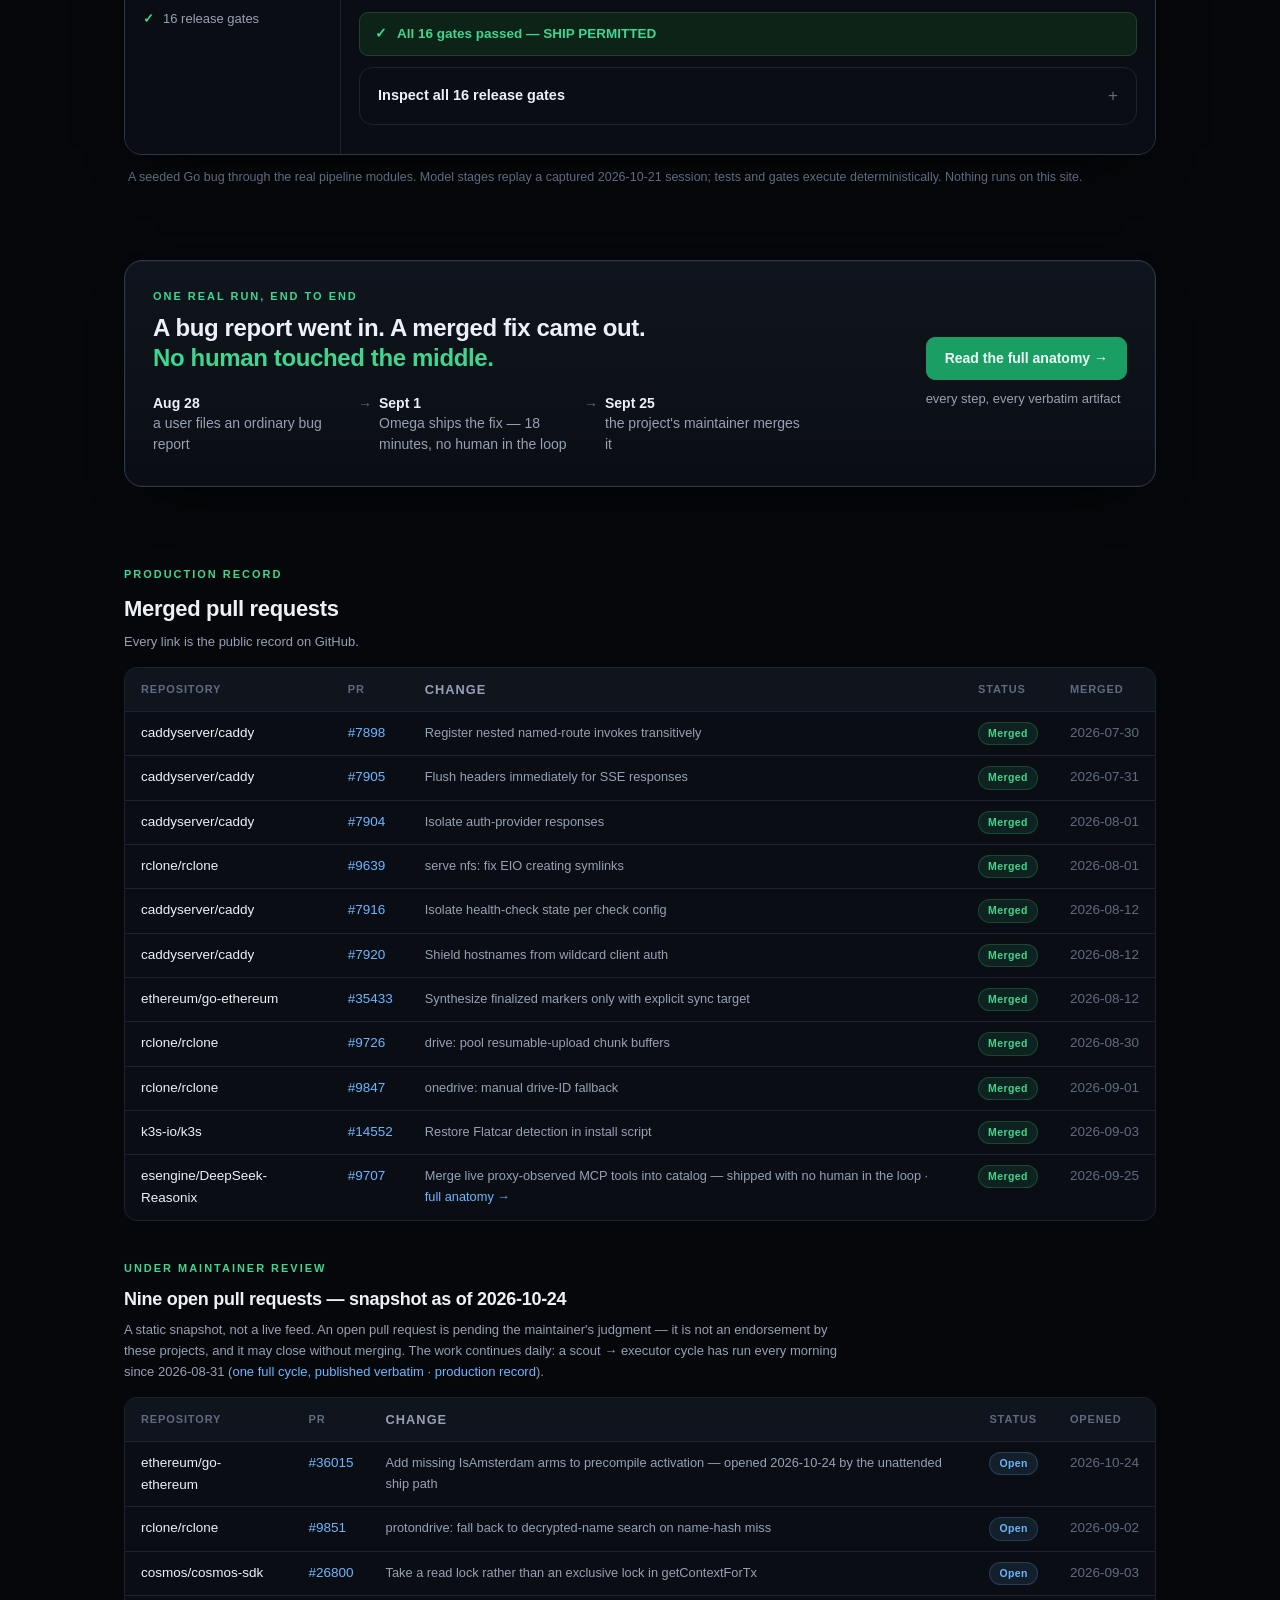
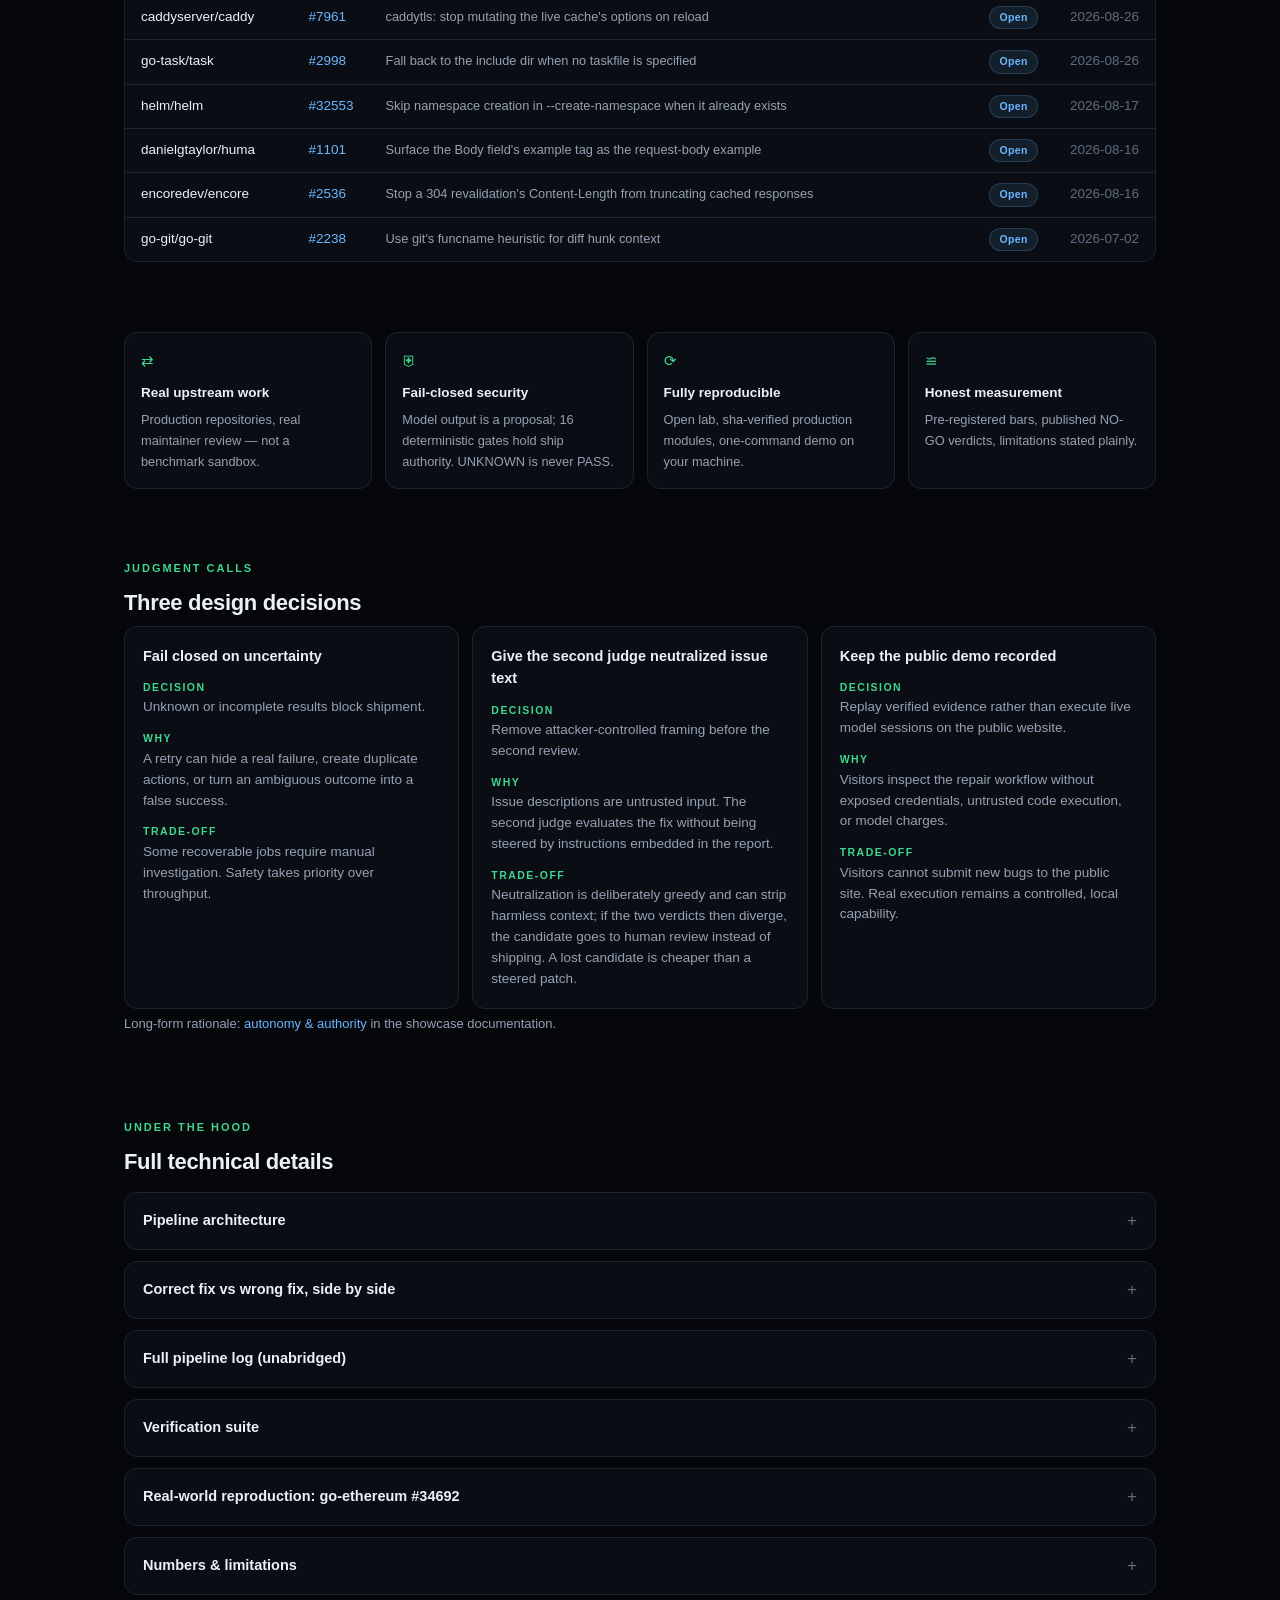
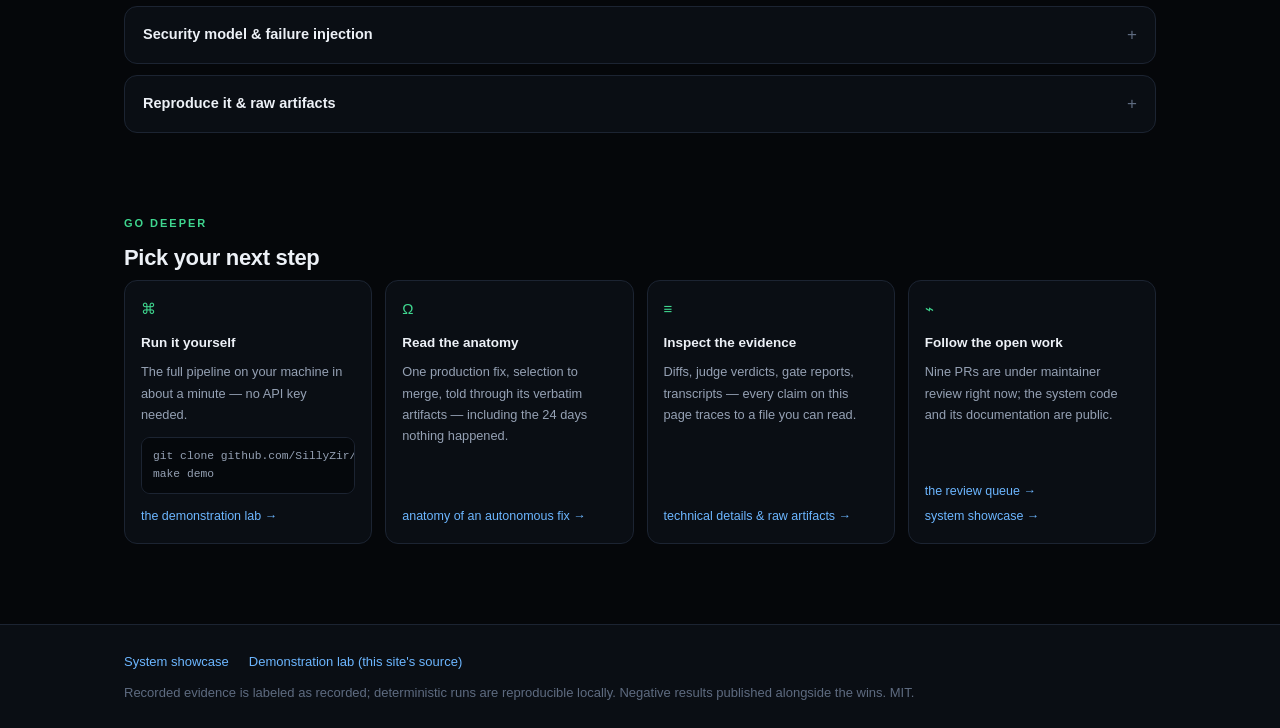
==== commit f77442d6: "next steps: four paths" ====
--- a/site/index.html
+++ b/site/index.html
@@ -366,6 +366,30 @@
   </div></details>
 </section>
 
+<section id="next" style="padding-top:14px">
+  <div class="seckick">Go deeper</div>
+  <h2>Pick your next step</h2>
+  <div class="feats nexts">
+    <div class="feat"><span class="ic" aria-hidden="true">⌘</span><b>Run it yourself</b>
+      The full pipeline on your machine in about a minute — no API key needed.
+      <code class="snippet">git clone github.com/SillyZir/agent-omega-lab
+make demo</code>
+      <a href="https://github.com/SillyZir/agent-omega-lab">the demonstration lab →</a></div>
+    <div class="feat"><span class="ic" aria-hidden="true">Ω</span><b>Read the anatomy</b>
+      One production fix, selection to merge, told through its verbatim
+      artifacts — including the 24 days nothing happened.
+      <a href="anatomy.html">anatomy of an autonomous fix →</a></div>
+    <div class="feat"><span class="ic" aria-hidden="true">≡</span><b>Inspect the evidence</b>
+      Diffs, judge verdicts, gate reports, transcripts — every claim on this
+      page traces to a file you can read.
+      <a href="#details">technical details &amp; raw artifacts →</a></div>
+    <div class="feat"><span class="ic" aria-hidden="true">⌁</span><b>Follow the open work</b>
+      Nine PRs are under maintainer review right now; the system code and its
+      documentation are public.
+      <a href="#review">the review queue →</a>
+      <a href="https://github.com/SillyZir/Agent-Omega">system showcase →</a></div>
+  </div>
+</section>
 
 </main>
 
--- a/site/style.css
+++ b/site/style.css
@@ -219,6 +219,13 @@
         padding:16px; font-size:12.8px; color:var(--dim); min-width:0; }
 .feat b { display:block; color:var(--fg); font-size:13.5px; margin-bottom:5px; }
 .feat .ic { color:var(--green); font-size:15px; display:block; margin-bottom:8px; }
+.nexts .feat { display:flex; flex-direction:column; gap:2px; }
+.nexts .feat a { margin-top:auto; padding-top:8px; font-size:12.5px; }
+.nexts .feat a + a { margin-top:0; padding-top:2px; }
+.snippet { display:block; font-family:var(--mono); font-size:11.3px;
+           background:#05080c; border:1px solid var(--line); border-radius:var(--r1);
+           padding:9px 11px; margin:10px 0 2px; white-space:pre; overflow-x:auto;
+           color:var(--dim); }
 
 /* design decisions */
 .decs { display:grid; grid-template-columns:repeat(3,1fr); gap:13px; }
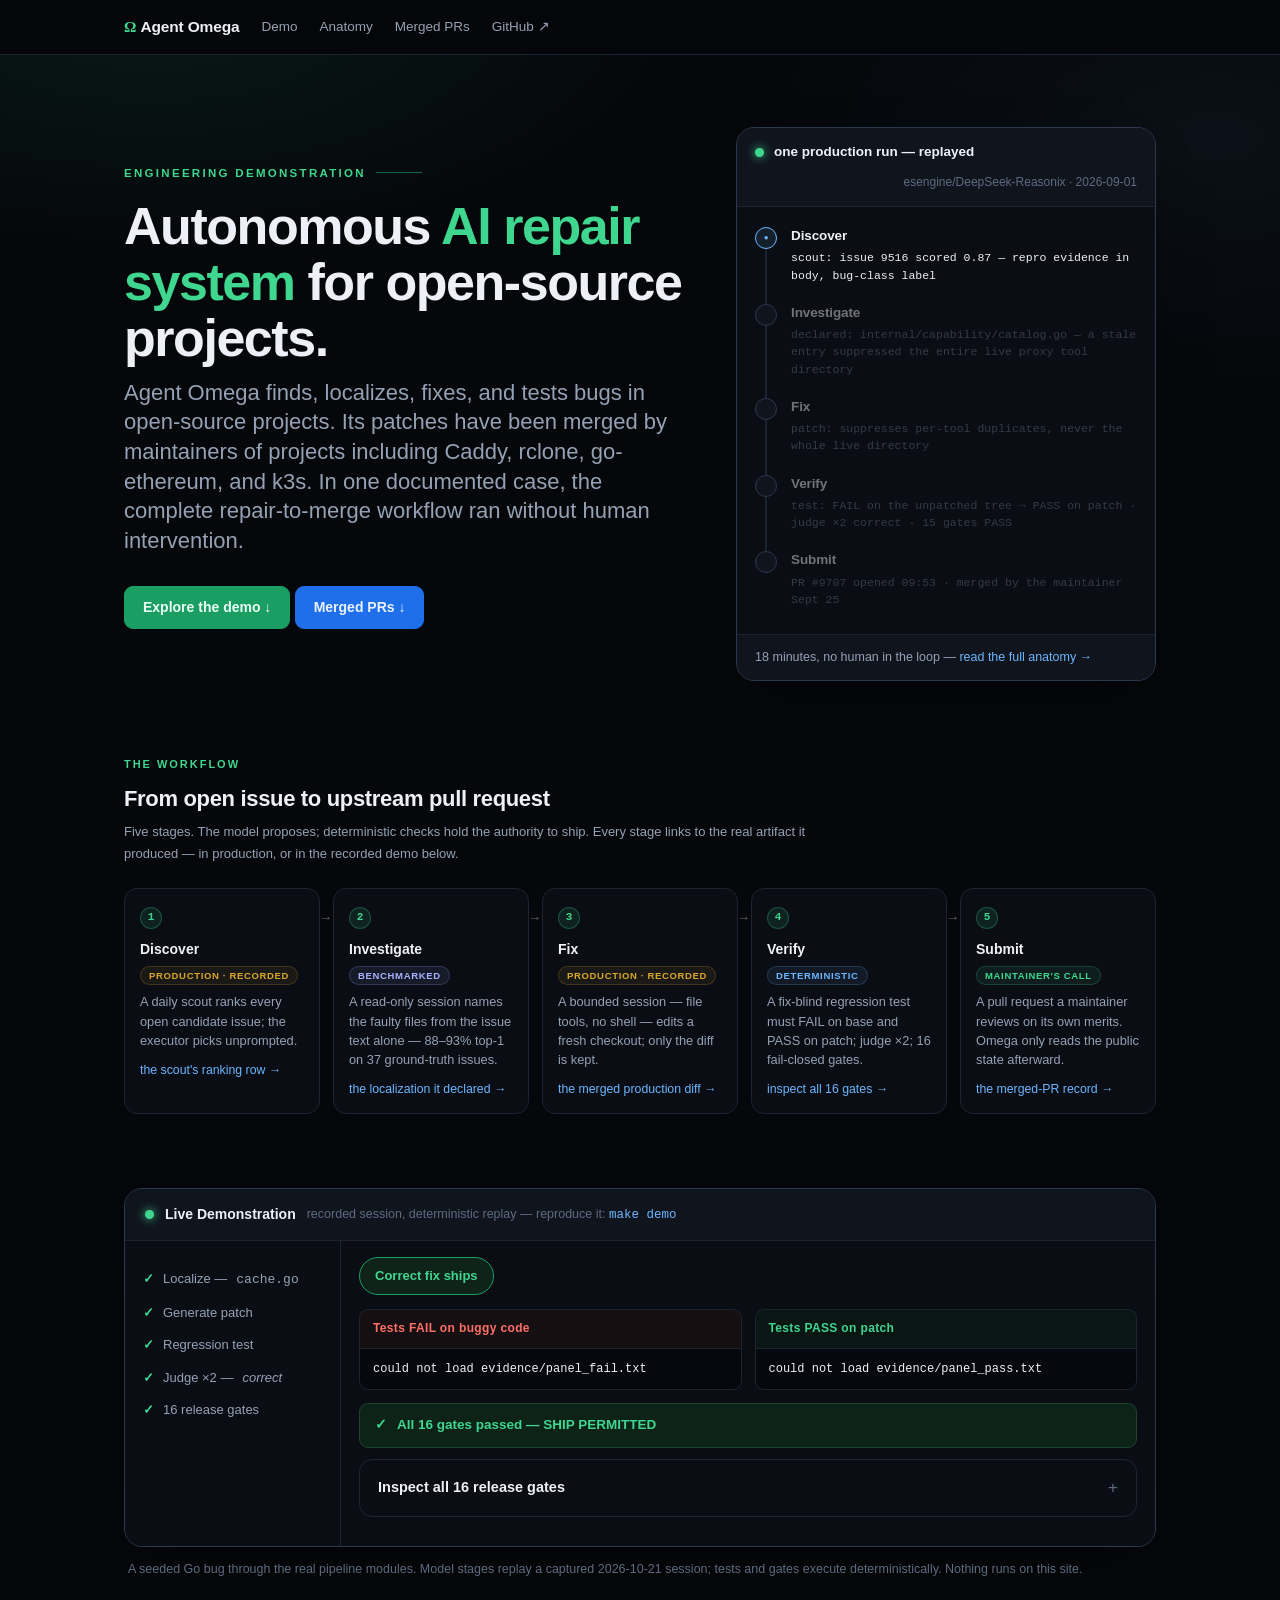
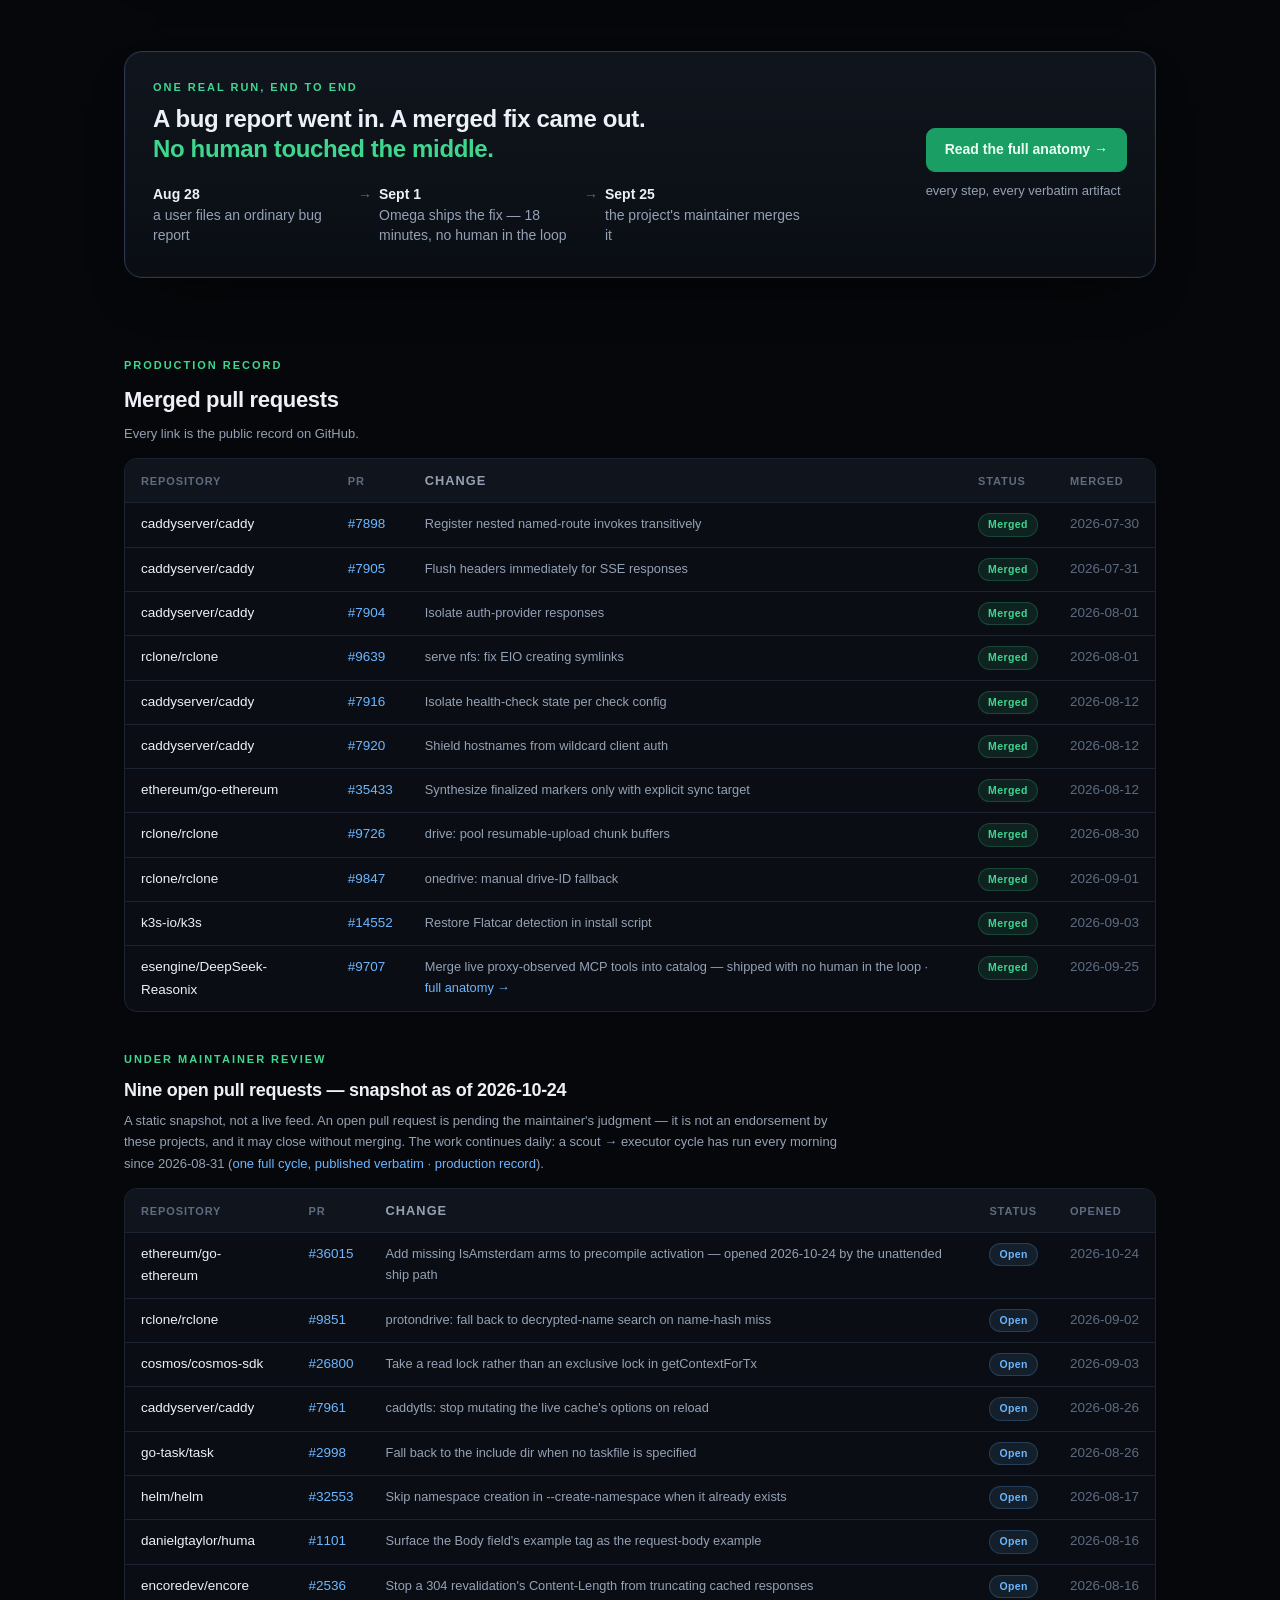
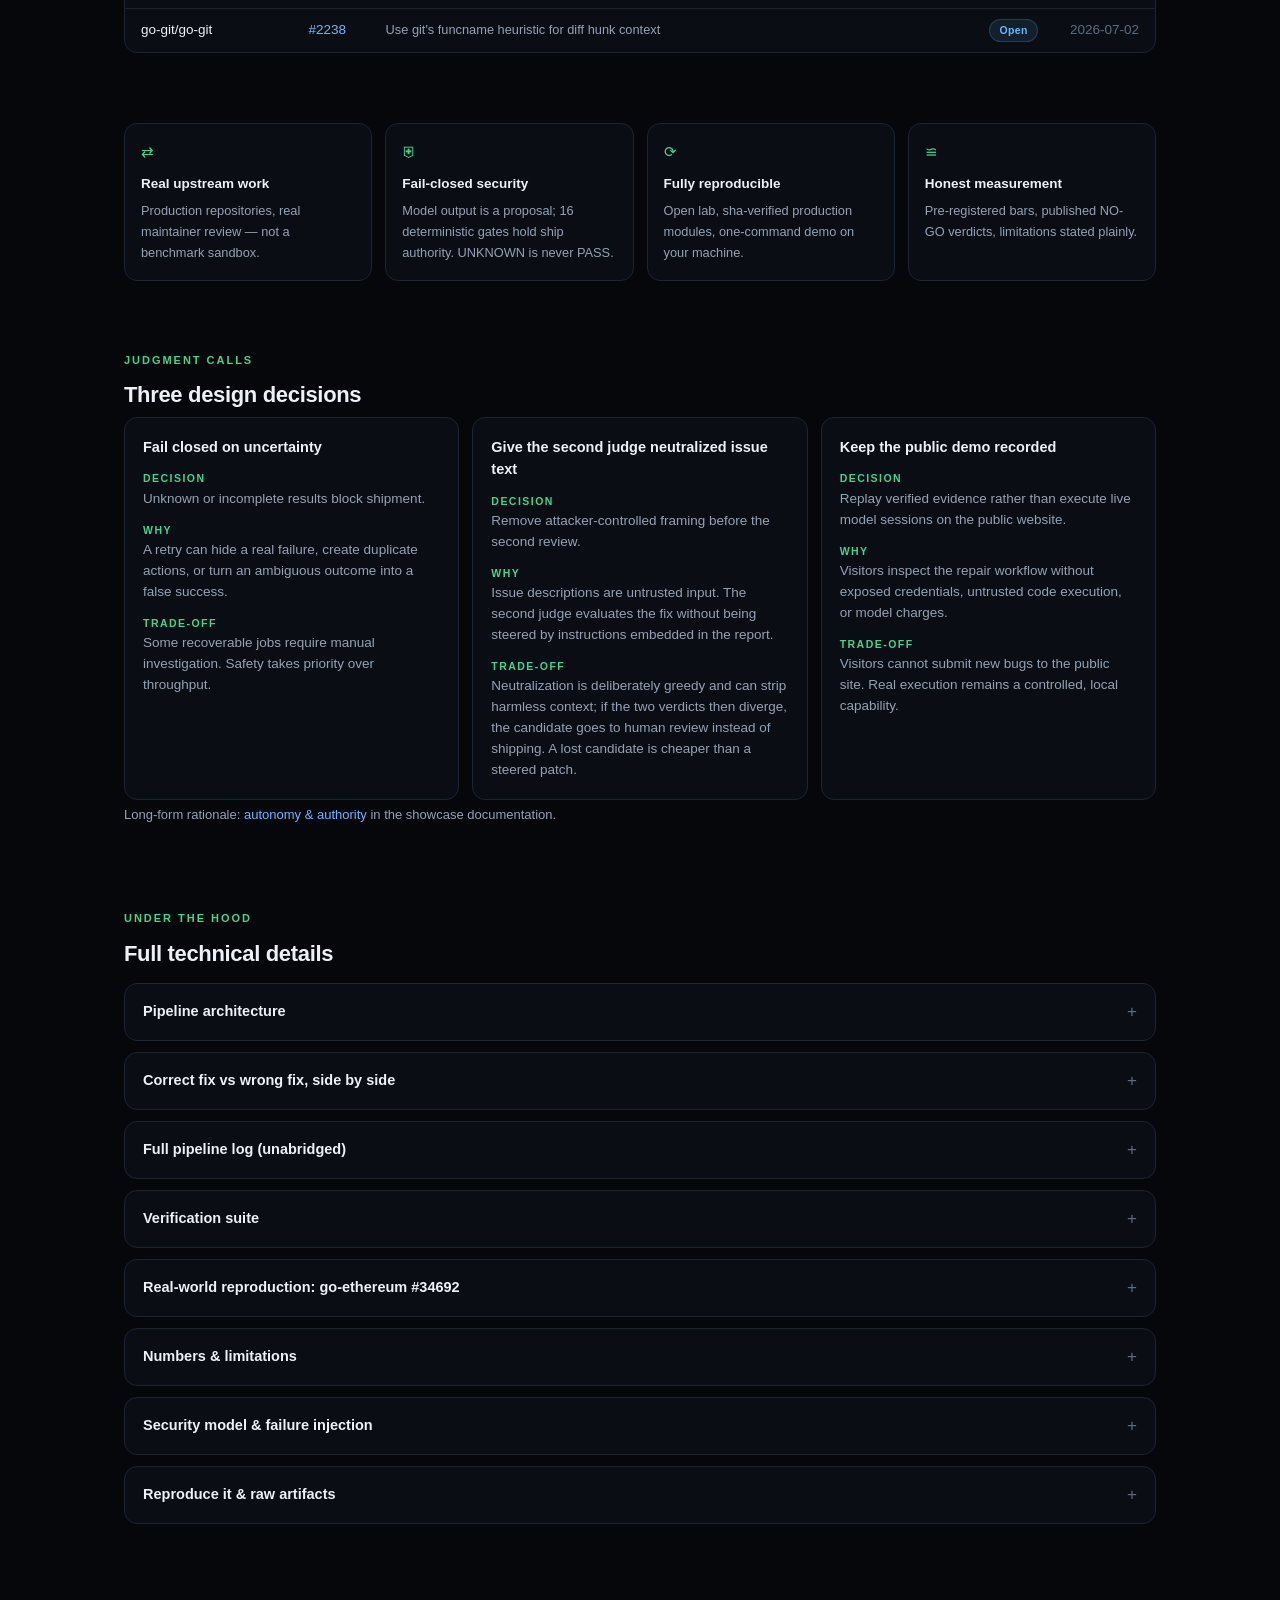
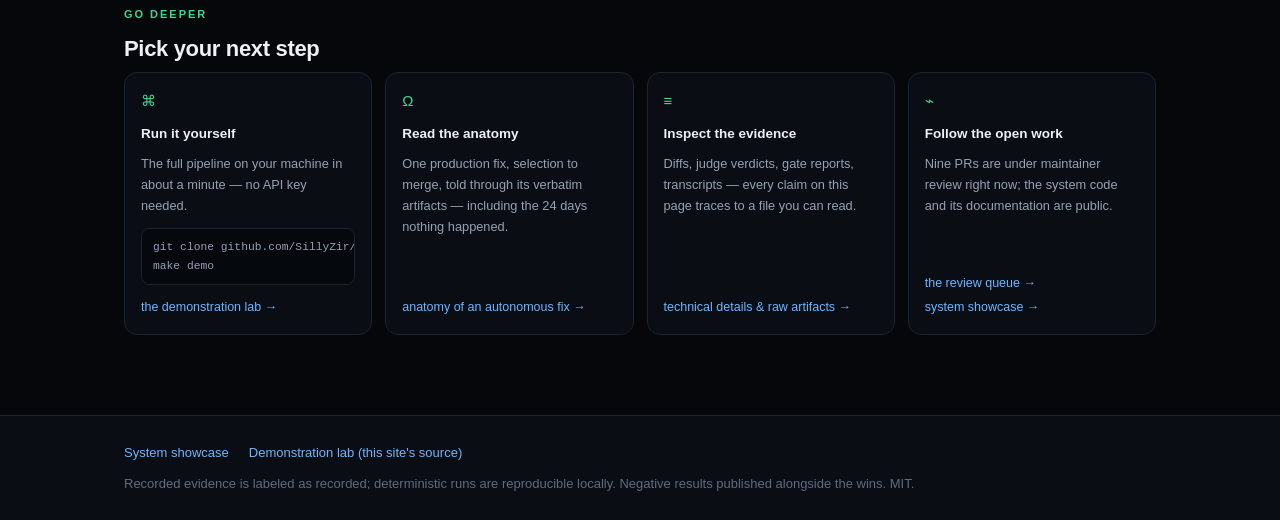
==== commit cdf56879: "hero: remove stats band" ====
--- a/site/index.html
+++ b/site/index.html
@@ -45,16 +45,6 @@
     <p class="rise d3" style="margin-top:30px">
       <a class="btn primary" href="#demo">Explore the demo ↓</a>
       <a class="btn blue" href="#prs">Merged PRs ↓</a></p>
-    <div class="stats rise d4">
-      <a class="stat" href="#prs"><b>11</b><span>merged upstream PRs</span></a>
-      <a class="stat" href="anatomy.html"><b>1</b><span>fully autonomous merge¹</span></a>
-      <a class="stat" href="#gates"><b>16</b><span>fail-closed release gates</span></a>
-      <a class="stat" href="#details"><b>88–93%</b><span>top-1 localization²</span></a>
-    </div>
-    <p class="cap statnotes rise d4">¹ production — one documented end-to-end
-    unattended run; human review before shipping is the deliberate default.<br>
-    ² benchmark, not production — 37 issues with merged human fixes; keyword
-    baseline 11%.</p>
   </div>
   <div class="trace rise d2" role="img" aria-label="Replay of the one fully
        autonomous production run: discover, investigate, fix, verify, submit —
--- a/site/style.css
+++ b/site/style.css
@@ -45,7 +45,8 @@
 header.nav .wrapm::-webkit-scrollbar { display:none; }
 .brand { font-weight:750; color:var(--fg); font-size:15.5px; letter-spacing:-.01em; }
 .brand .om { color:var(--green); font-family:Georgia,'Times New Roman',serif; }
-header.nav a.nl { color:var(--dim); font-size:13.5px; font-weight:500; }
+header.nav a.nl { color:var(--dim); font-size:13.5px; font-weight:500;
+                  white-space:nowrap; }
 header.nav a.nl:hover { color:var(--fg); text-decoration:none; }
 .btn { display:inline-flex; align-items:center; gap:8px; padding:9px 18px;
        border-radius:var(--r1); font-size:14px; font-weight:600;
@@ -87,7 +88,6 @@
 .stat b em { font-style:normal; color:var(--green); }
 .stat span { color:var(--faint); font-size:12px; text-transform:uppercase;
              letter-spacing:.08em; }
-.statnotes { font-size:11.5px; color:var(--faint); margin-top:14px; line-height:1.6; }
 .repos { display:grid; grid-template-columns:1fr 1fr; gap:13px; }
 .repo { background:linear-gradient(180deg, var(--s2), var(--s1));
         border:1px solid var(--line); border-radius:var(--r2);
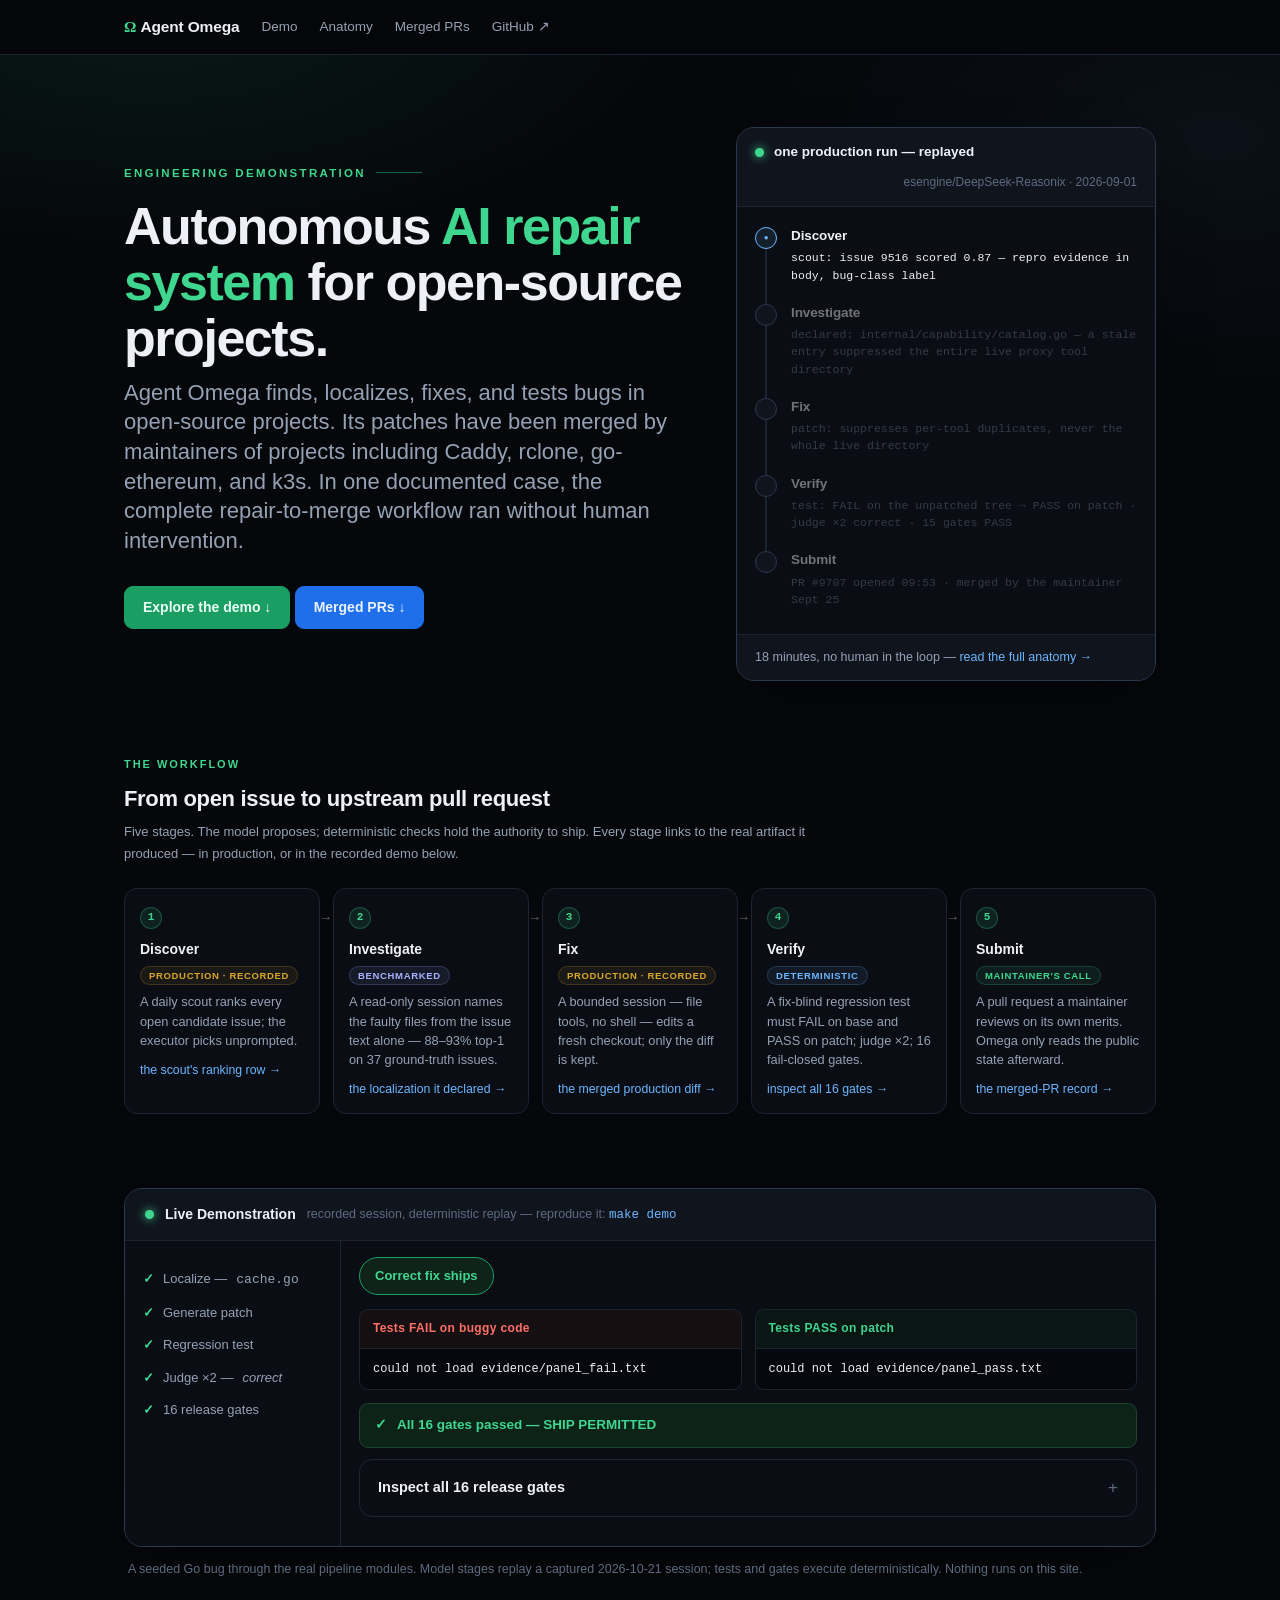
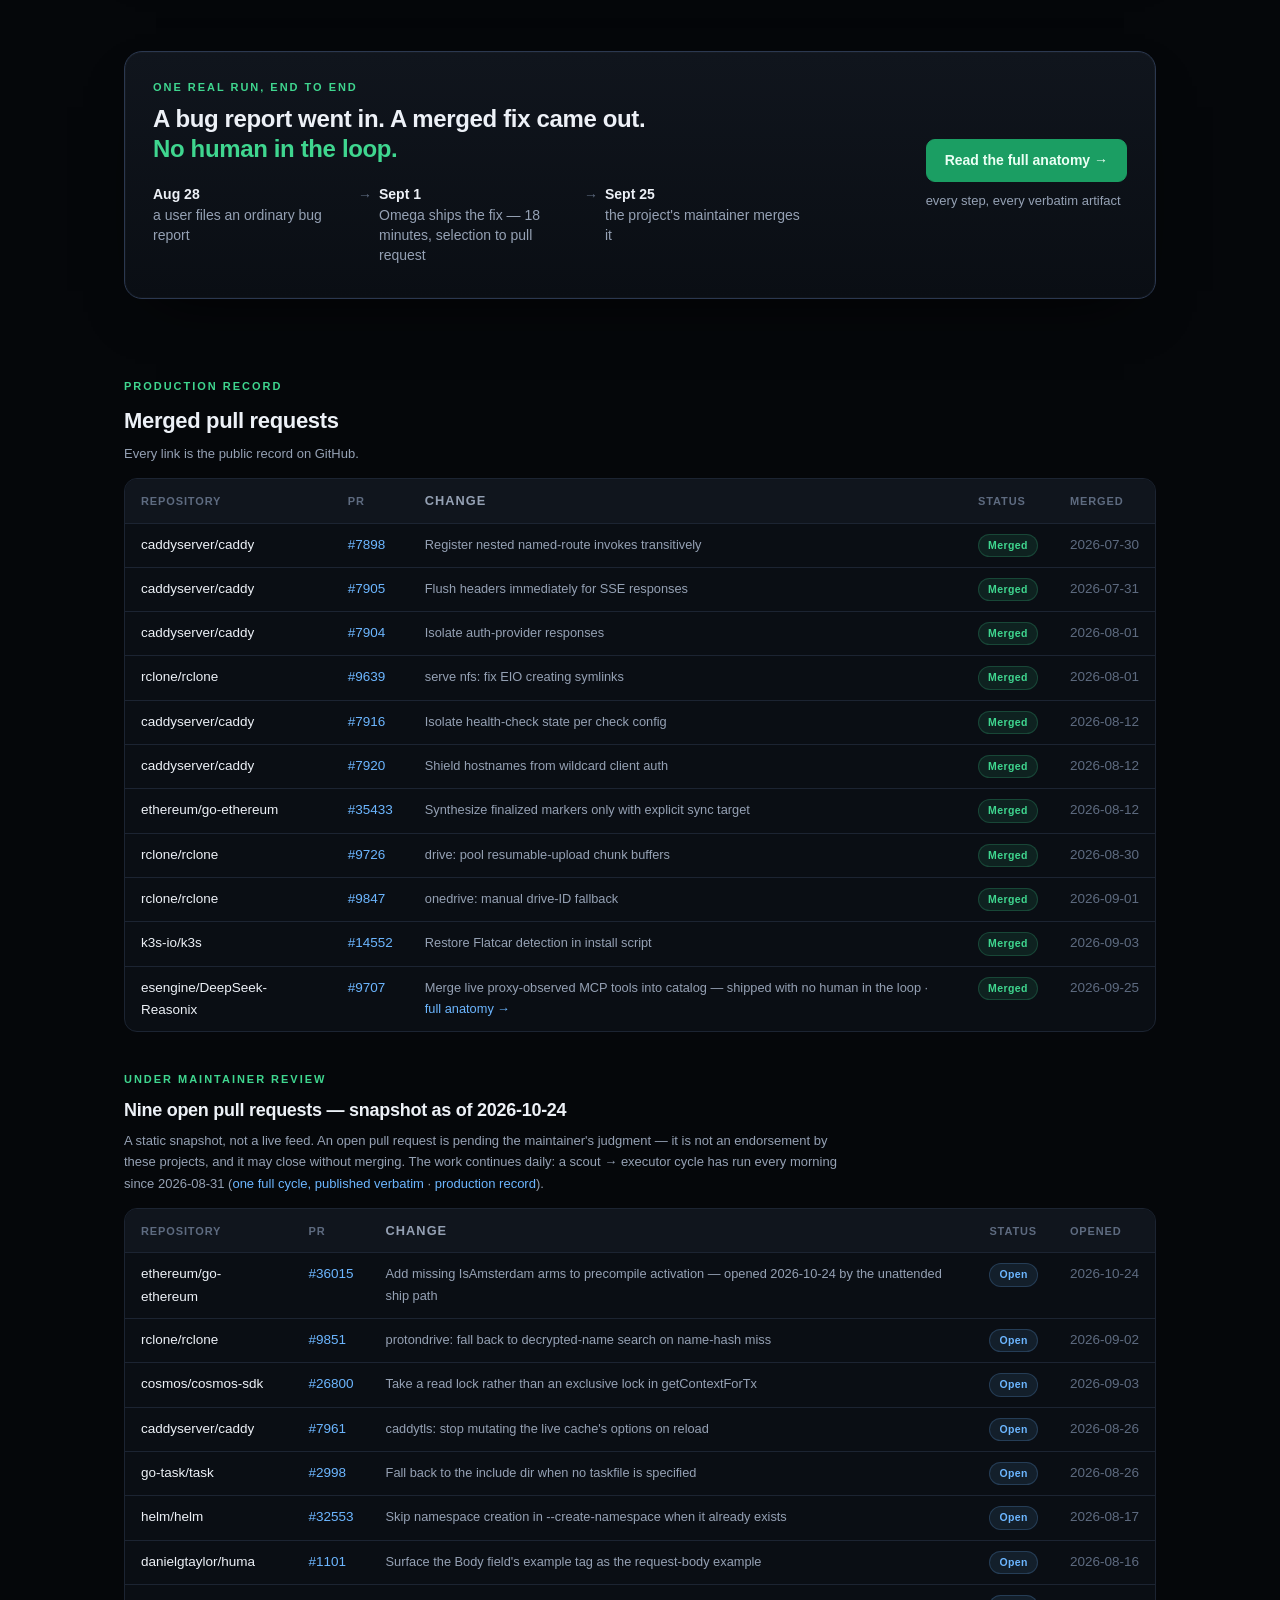
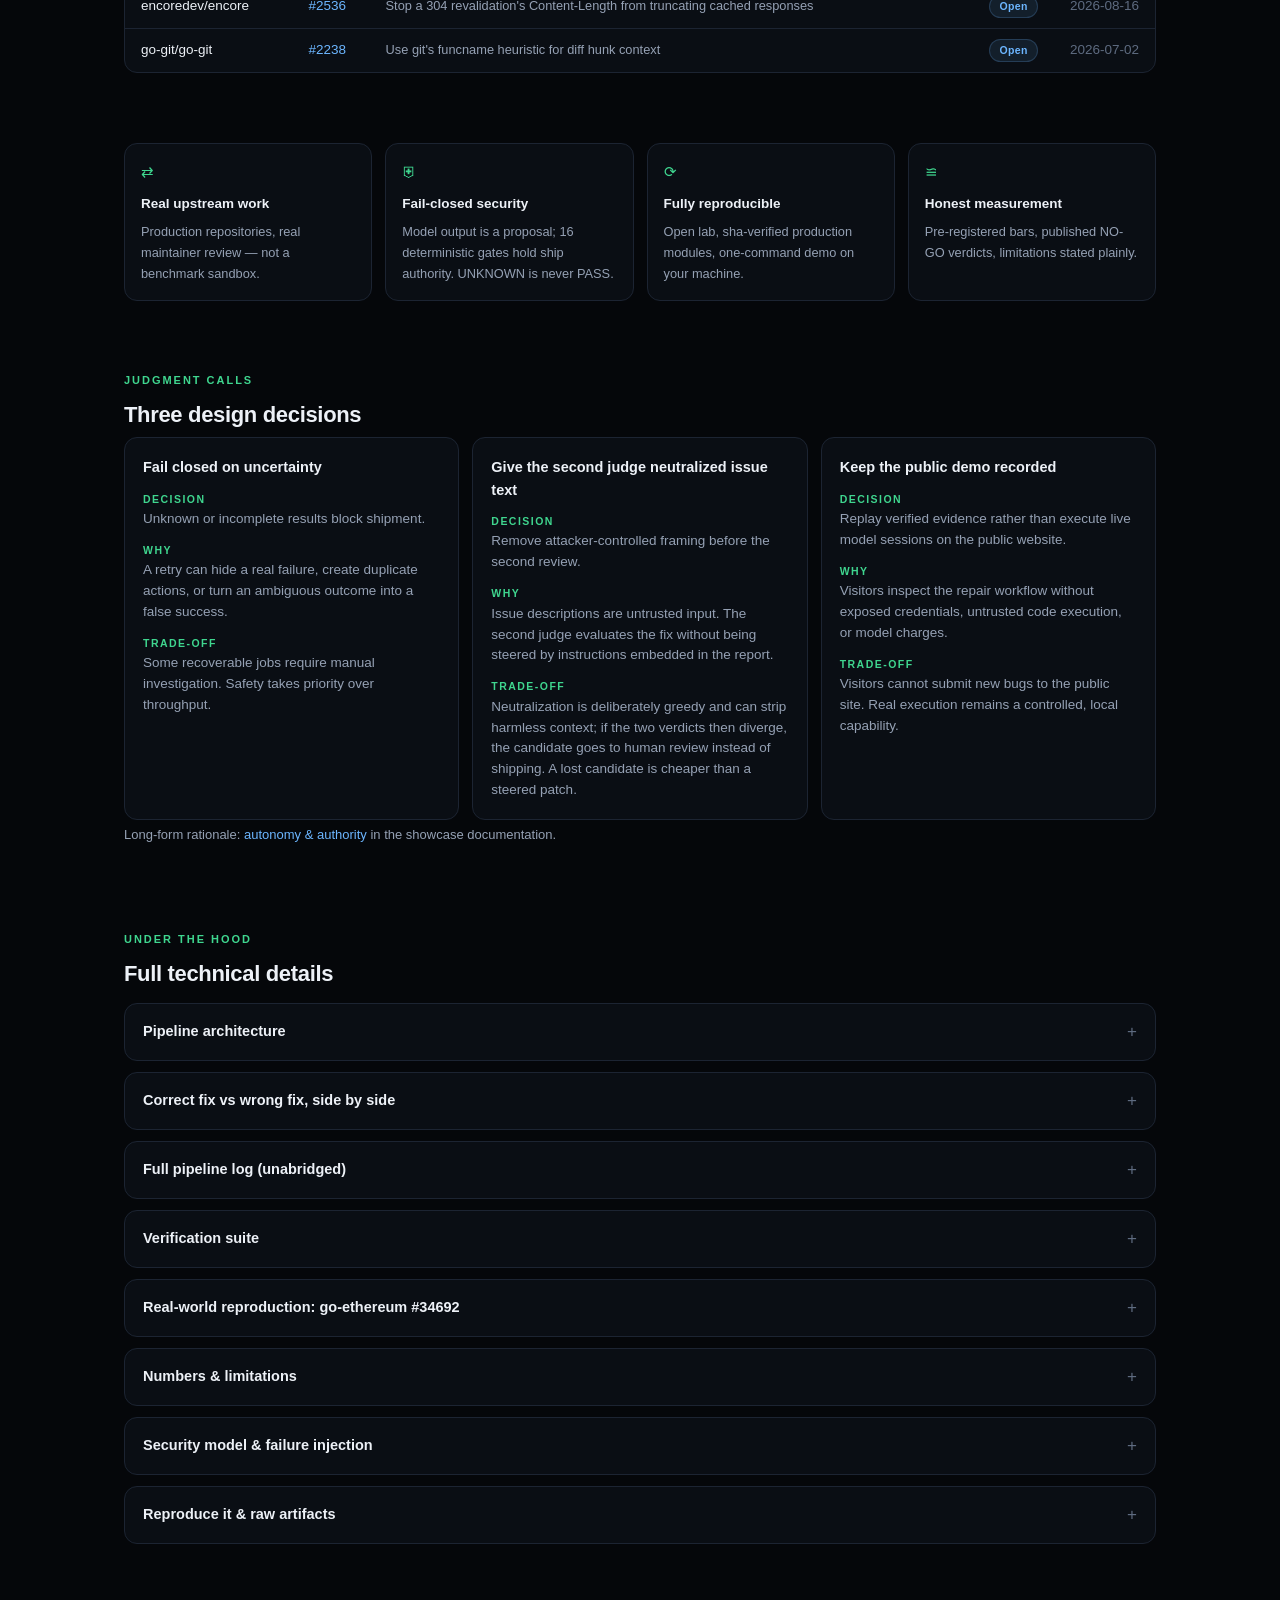
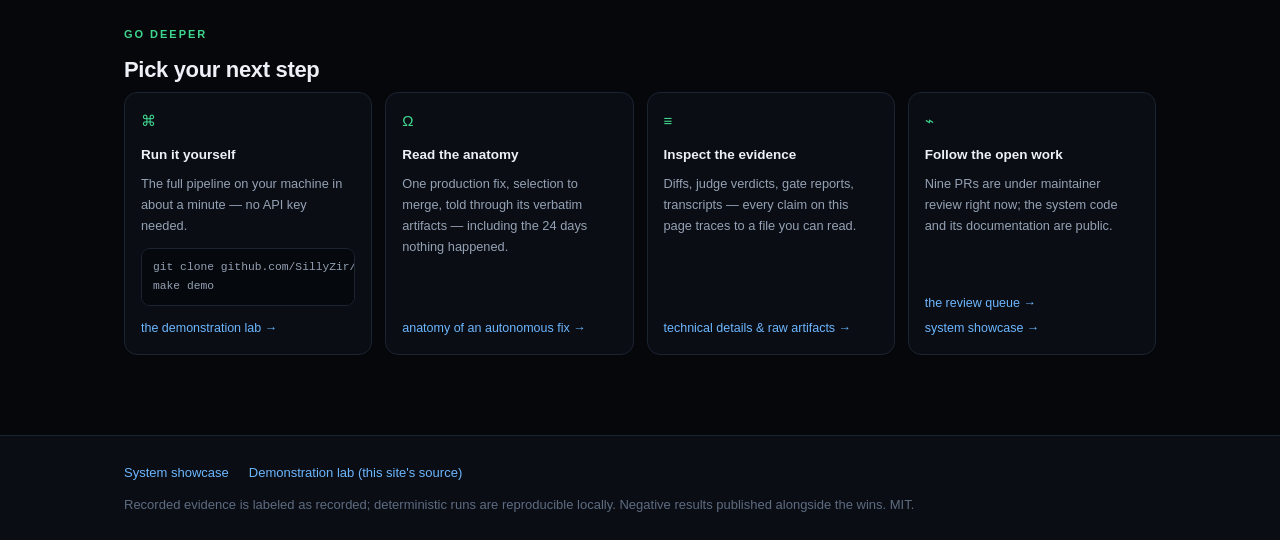
==== commit 12117d80: "teaser: match anatomy hero line" ====
--- a/site/index.html
+++ b/site/index.html
@@ -163,10 +163,10 @@
     <div>
       <div class="seckick">One real run, end to end</div>
       <h2>A bug report went in. A merged fix came out.<br>
-          <span class="hl2">No human touched the middle.</span></h2>
+          <span class="hl2">No human in the loop.</span></h2>
       <ol class="tl">
         <li><b>Aug 28</b> a user files an ordinary bug report</li>
-        <li><b>Sept 1</b> Omega ships the fix — 18 minutes, no human in the loop</li>
+        <li><b>Sept 1</b> Omega ships the fix — 18 minutes, selection to pull request</li>
         <li><b>Sept 25</b> the project's maintainer merges it</li>
       </ol>
     </div>
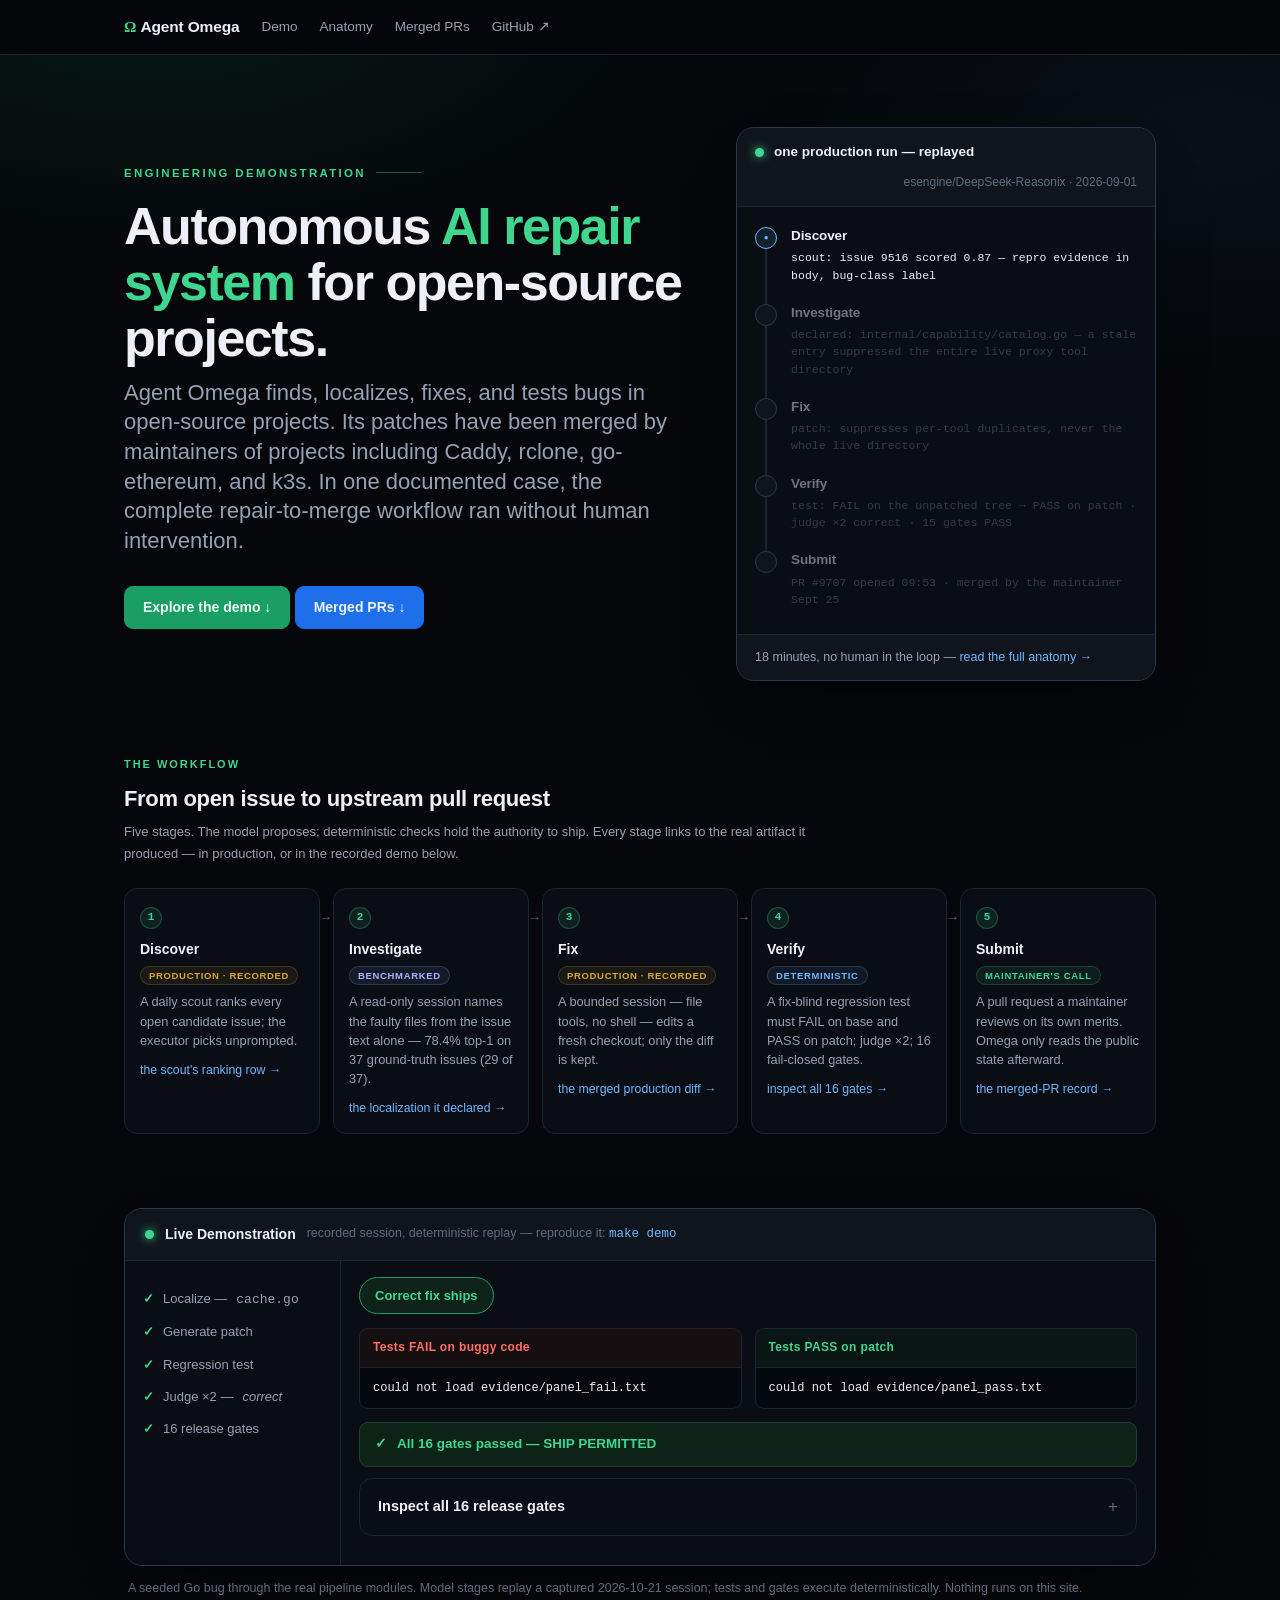
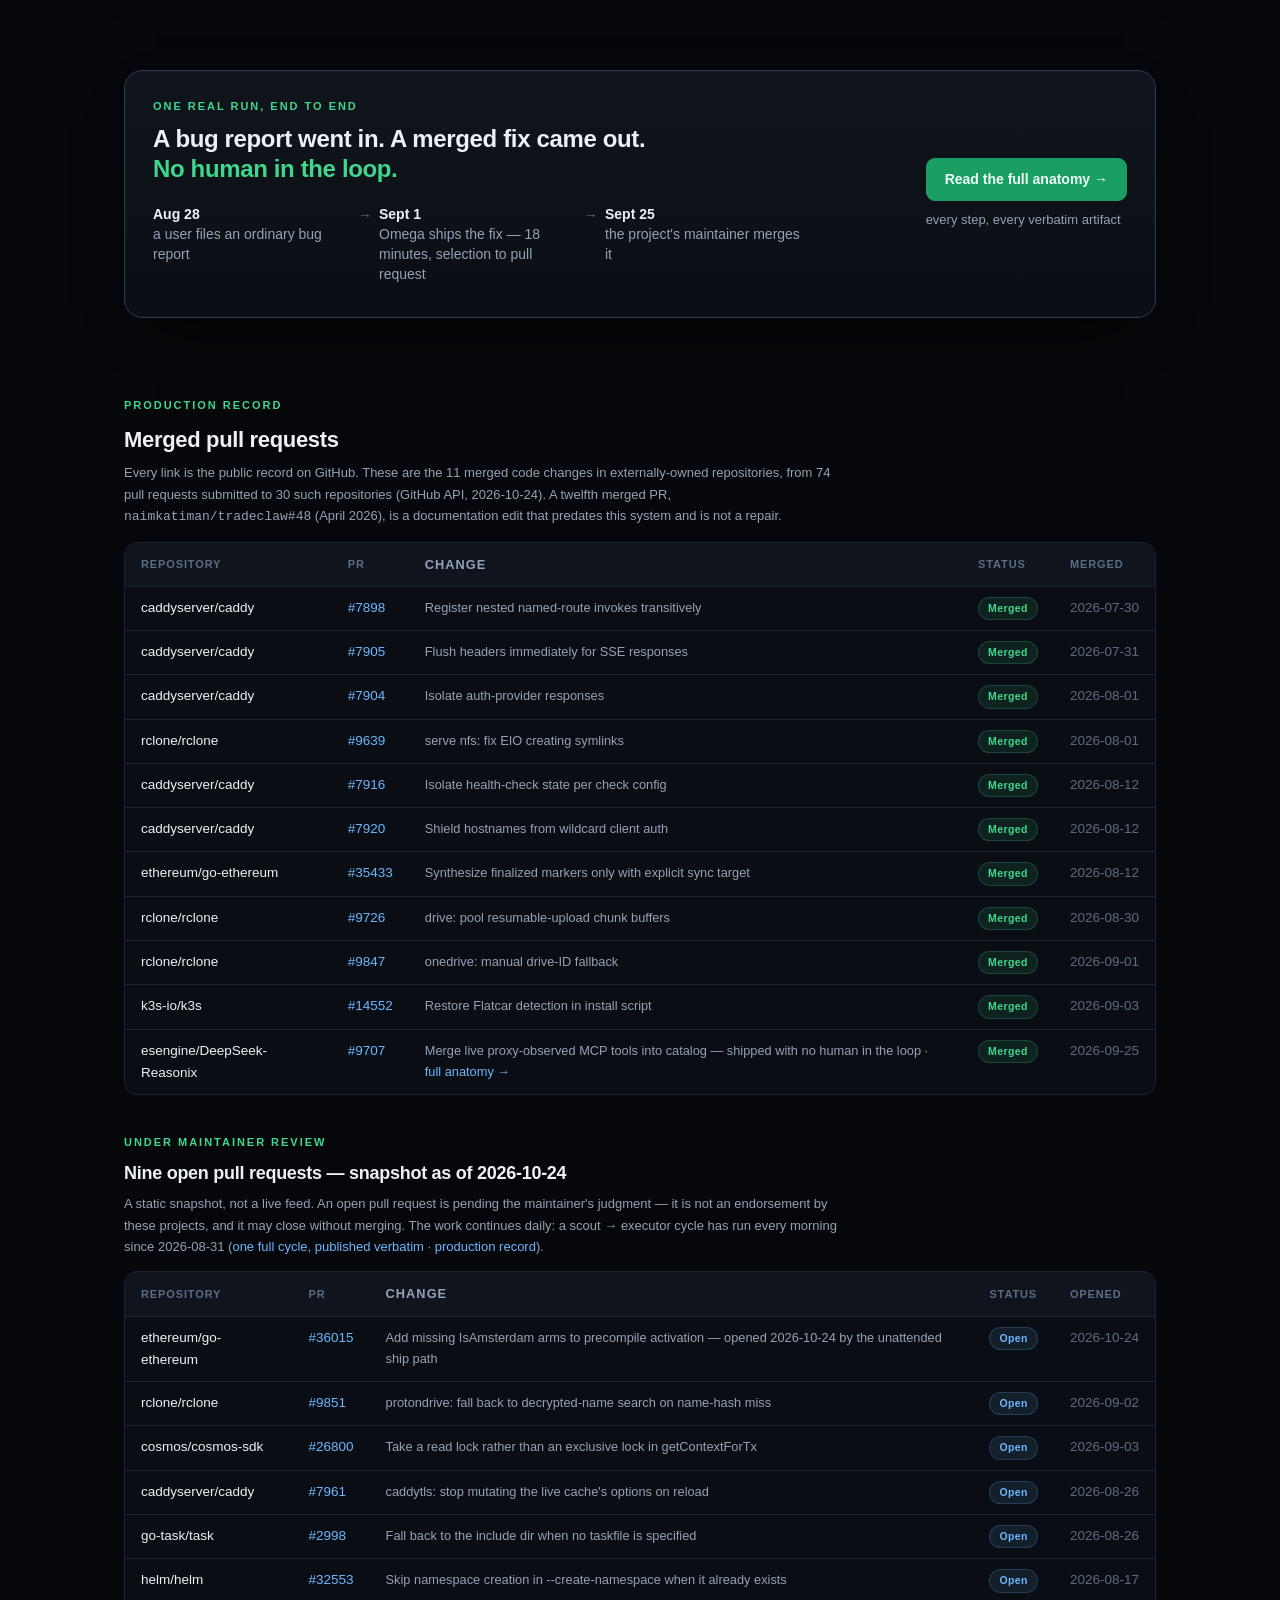
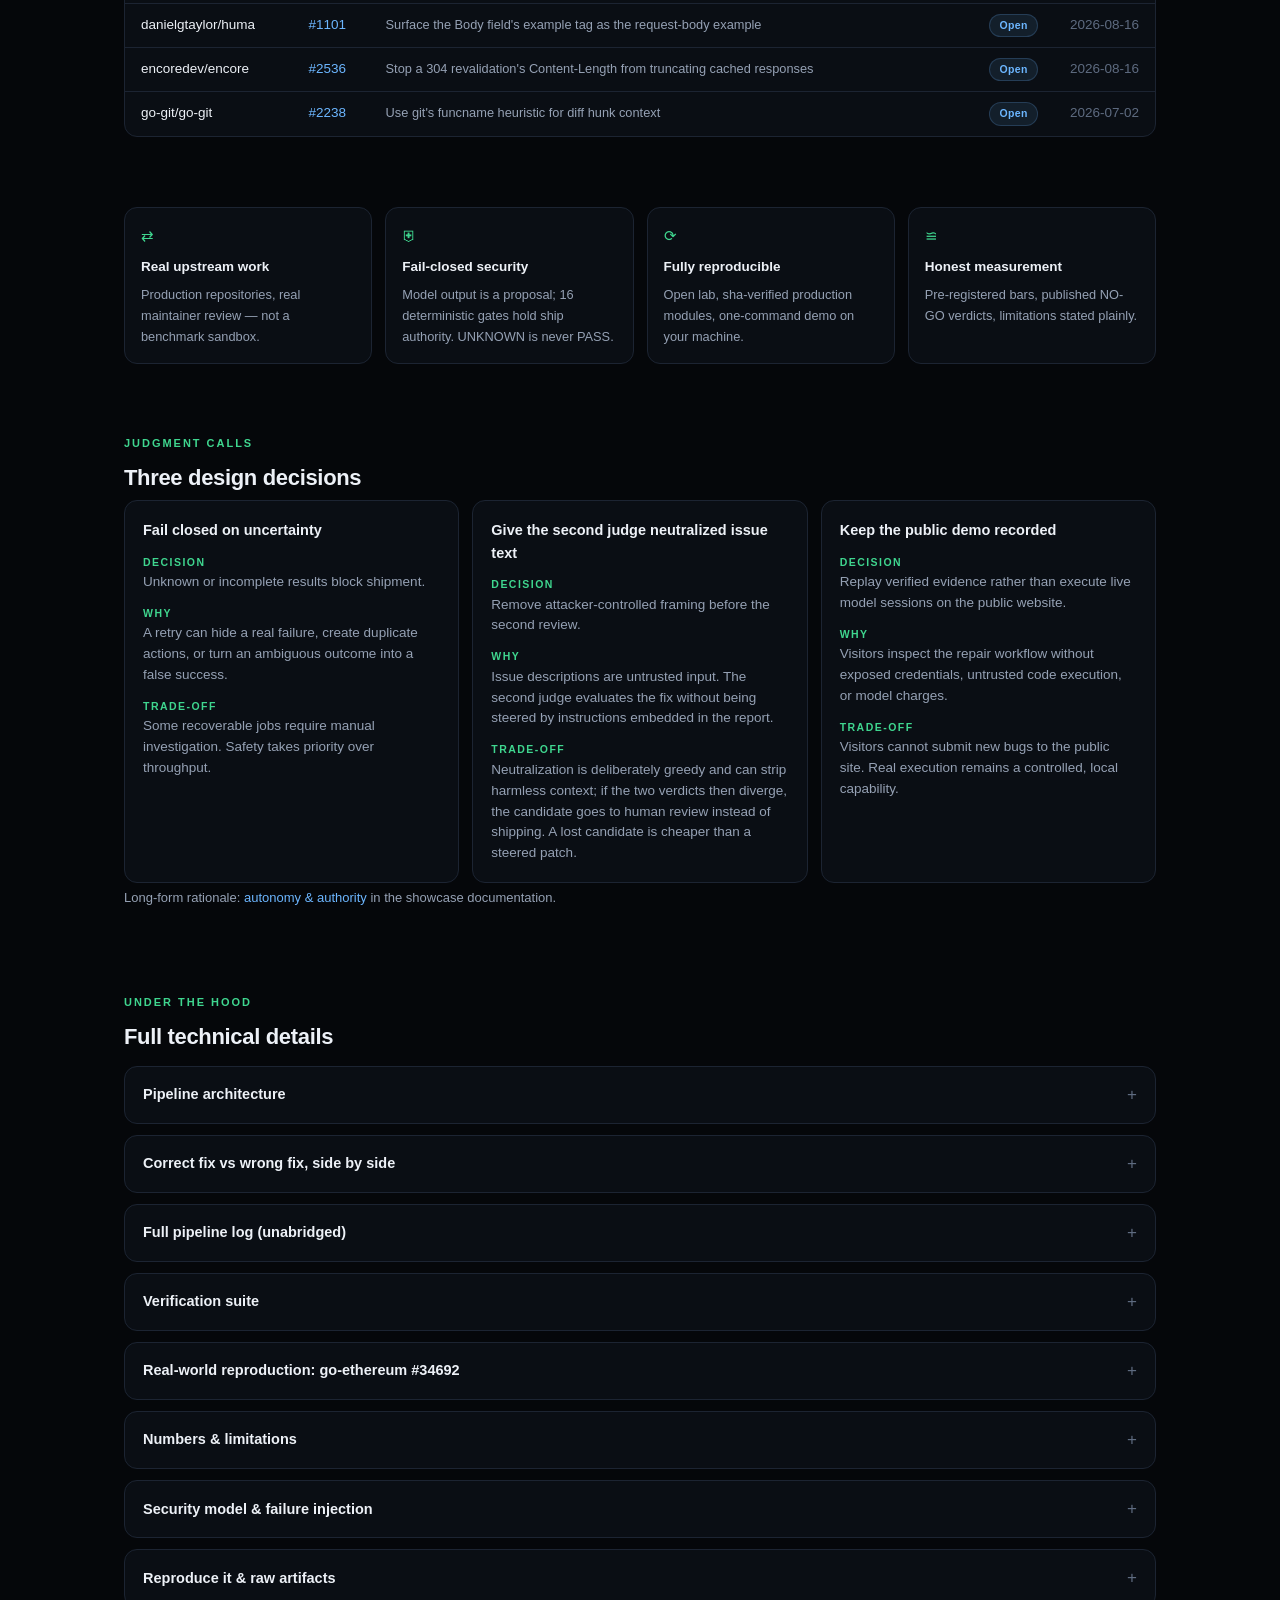
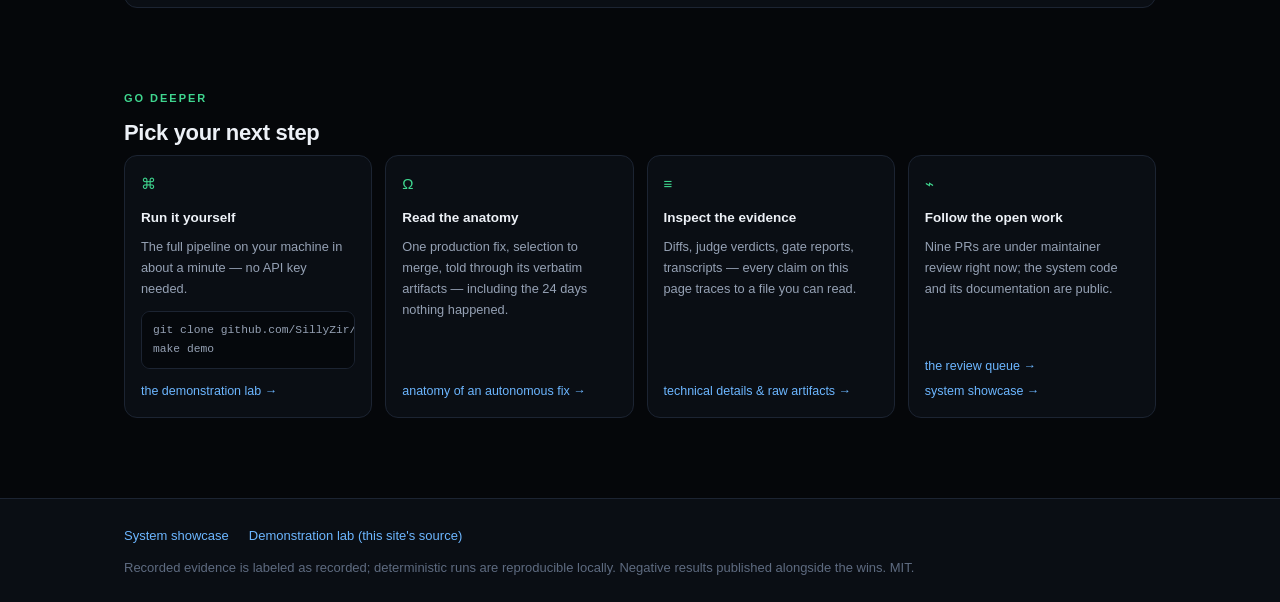
==== commit fbdd1bd7: "Correct retracted benchmark figures to recomputed values Same correction as the public showcase repo" ====
--- a/site/index.html
+++ b/site/index.html
@@ -85,7 +85,7 @@
     <li><span class="sn" aria-hidden="true">2</span><b>Investigate</b>
       <span class="ptag bench">benchmarked</span>
       <p>A read-only session names the faulty files from the issue text alone
-      — 88–93% top-1 on 37 ground-truth issues.</p>
+      — 78.4% top-1 on 37 ground-truth issues (29 of 37).</p>
       <a href="anatomy.html#fix">the localization it declared →</a></li>
     <li><span class="sn" aria-hidden="true">3</span><b>Fix</b>
       <span class="ptag rec">production · recorded</span>
@@ -180,7 +180,7 @@
 <section id="prs" style="padding-top:22px">
   <div class="seckick">Production record</div>
   <h2>Merged pull requests</h2>
-  <p class="cap">Every link is the public record on GitHub.</p>
+  <p class="cap">Every link is the public record on GitHub. These are the 11 merged code changes in externally-owned repositories, from 74 pull requests submitted to 30 such repositories (GitHub API, 2026-10-24). A twelfth merged PR, <code>naimkatiman/tradeclaw#48</code> (April 2026), is a documentation edit that predates this system and is not a repair.</p>
   <div class="prtable"><table>
     <thead><tr><th>Repository</th><th>PR</th><th class="t">Change</th><th>Status</th><th>Merged</th></tr></thead>
     <tbody>
@@ -279,7 +279,7 @@
   <h2>Full technical details</h2>
   <details class="acc"><summary>Pipeline architecture</summary><div class="inner">
     <ul>
-      <li><b>Localize</b> — a read-only model session names the faulty files from the issue text alone <i>(88–93% top-1 on 37 ground-truth issues; keyword baseline 11%)</i>.</li>
+      <li><b>Localize</b> — a read-only model session names the faulty files from the issue text alone <i>(78.4% top-1 on 37 ground-truth issues; keyword baseline 10.8%)</i>.</li>
       <li><b>Patch</b> — a bounded session (file tools, no shell) edits the checkout; only the diff is kept.</li>
       <li><b>Regression test</b> — a fix-blind session writes a test that must FAIL on base and PASS on patch, twice, stably.</li>
       <li><b>Judge ×2</b> — independent review passes; the second reads <i>neutralized</i> issue text so steering produces a divergence.</li>
@@ -311,8 +311,8 @@
   </div></details>
   <details class="acc"><summary>Numbers &amp; limitations</summary><div class="inner">
     <ul>
-      <li><b>Localization:</b> 88–93% top-1 (100% top-3) on 37 issues with merged human fixes.</li>
-      <li><b>Fixes:</b> validated against merged human fixes pre-launch; 4/5 decisive runs passed the maintainers' own tests.</li>
+      <li><b>Localization:</b> 78.4% top-1 (29/37) and 89.2% top-3 (33/37) on 37 issues with merged human fixes; keyword baseline 10.8% (4/37).</li>
+      <li><b>Fixes:</b> an LLM judge — not test execution — rated 45.9% of patches (17/37) equivalent to the merged human fix. Of 45 end-to-end validation runs against the projects' own test suites, 4 produced a test-verified fix, 9 demonstrably failed, and 32 were environmentally inconclusive.</li>
       <li><b>Honest negatives:</b> a Rust expansion closed NO-PROMOTE on pre-registered bars, twice; one PR withdrawn as a design finding.</li>
       <li>The seeded demo bug is easier than production work; recorded output is recorded; live sessions vary.</li>
       <li>A merged PR proves a change passed one repository's review — nothing more universal.</li>
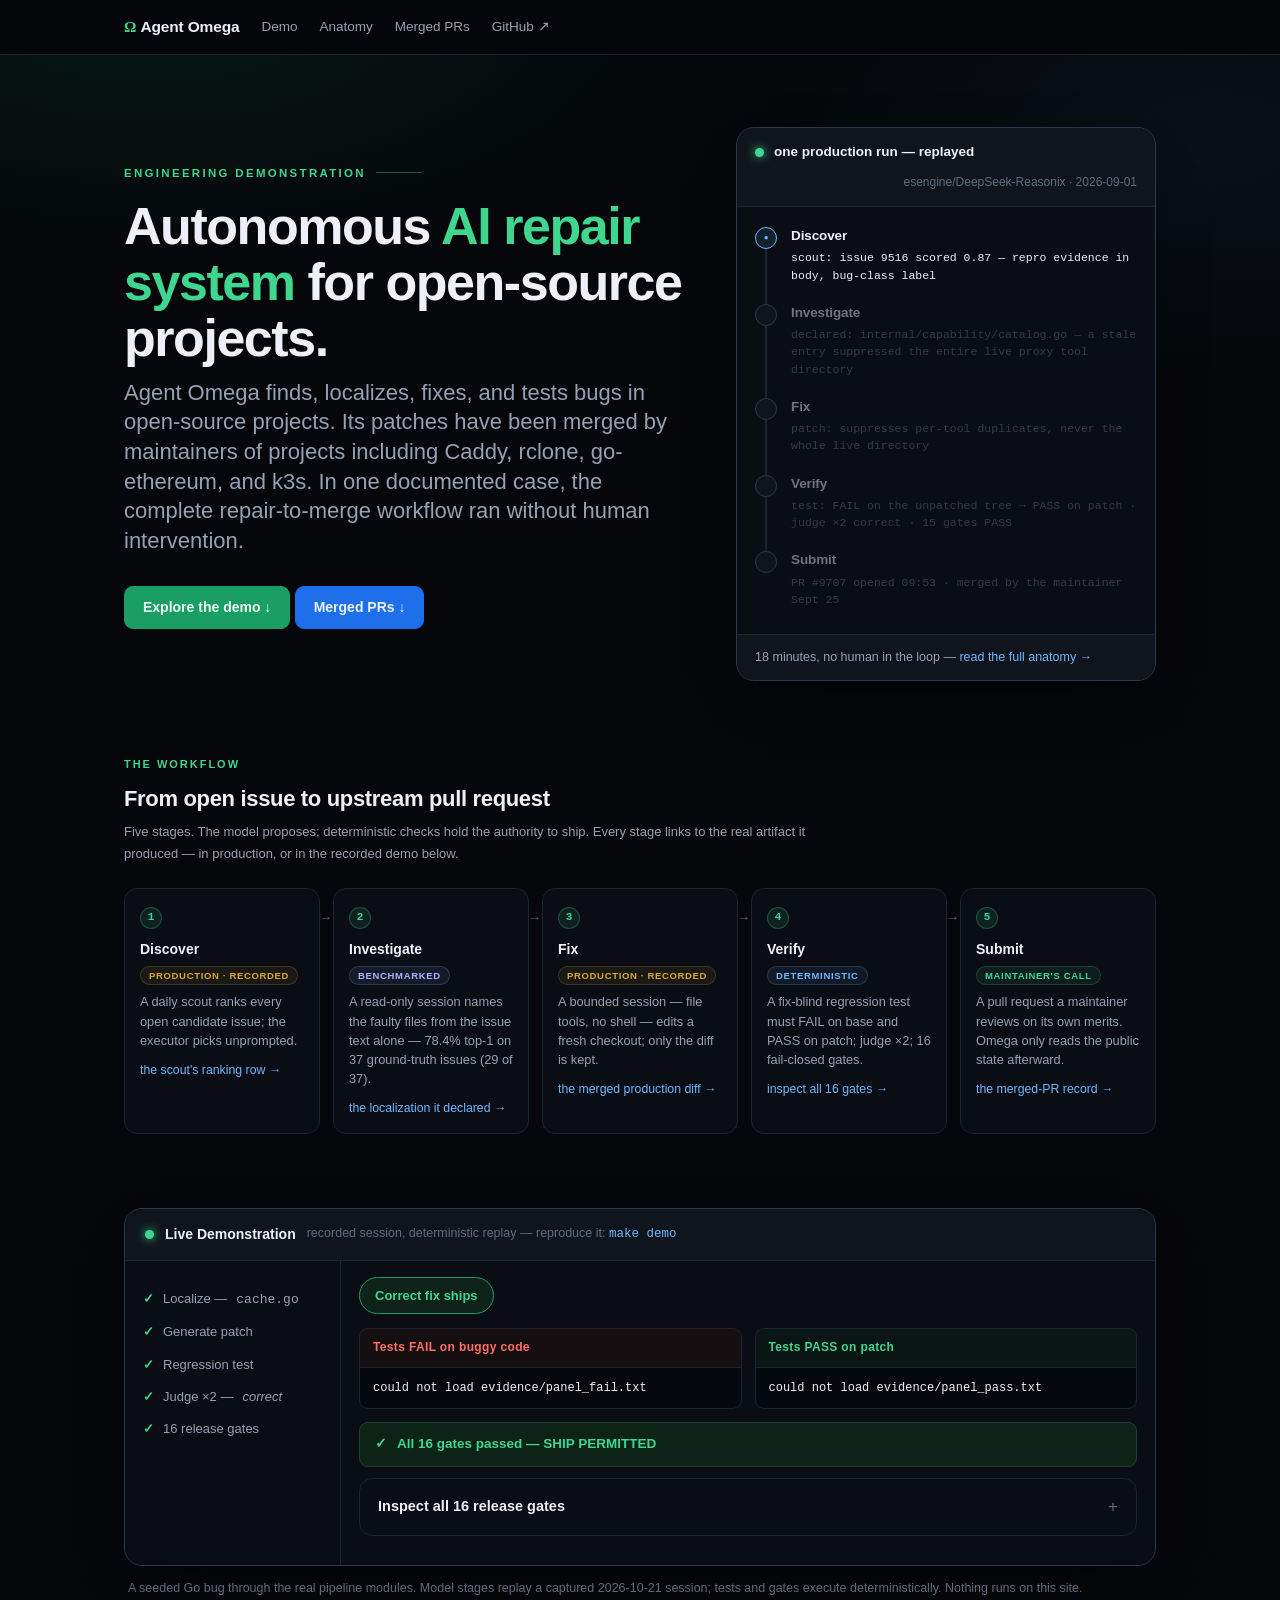
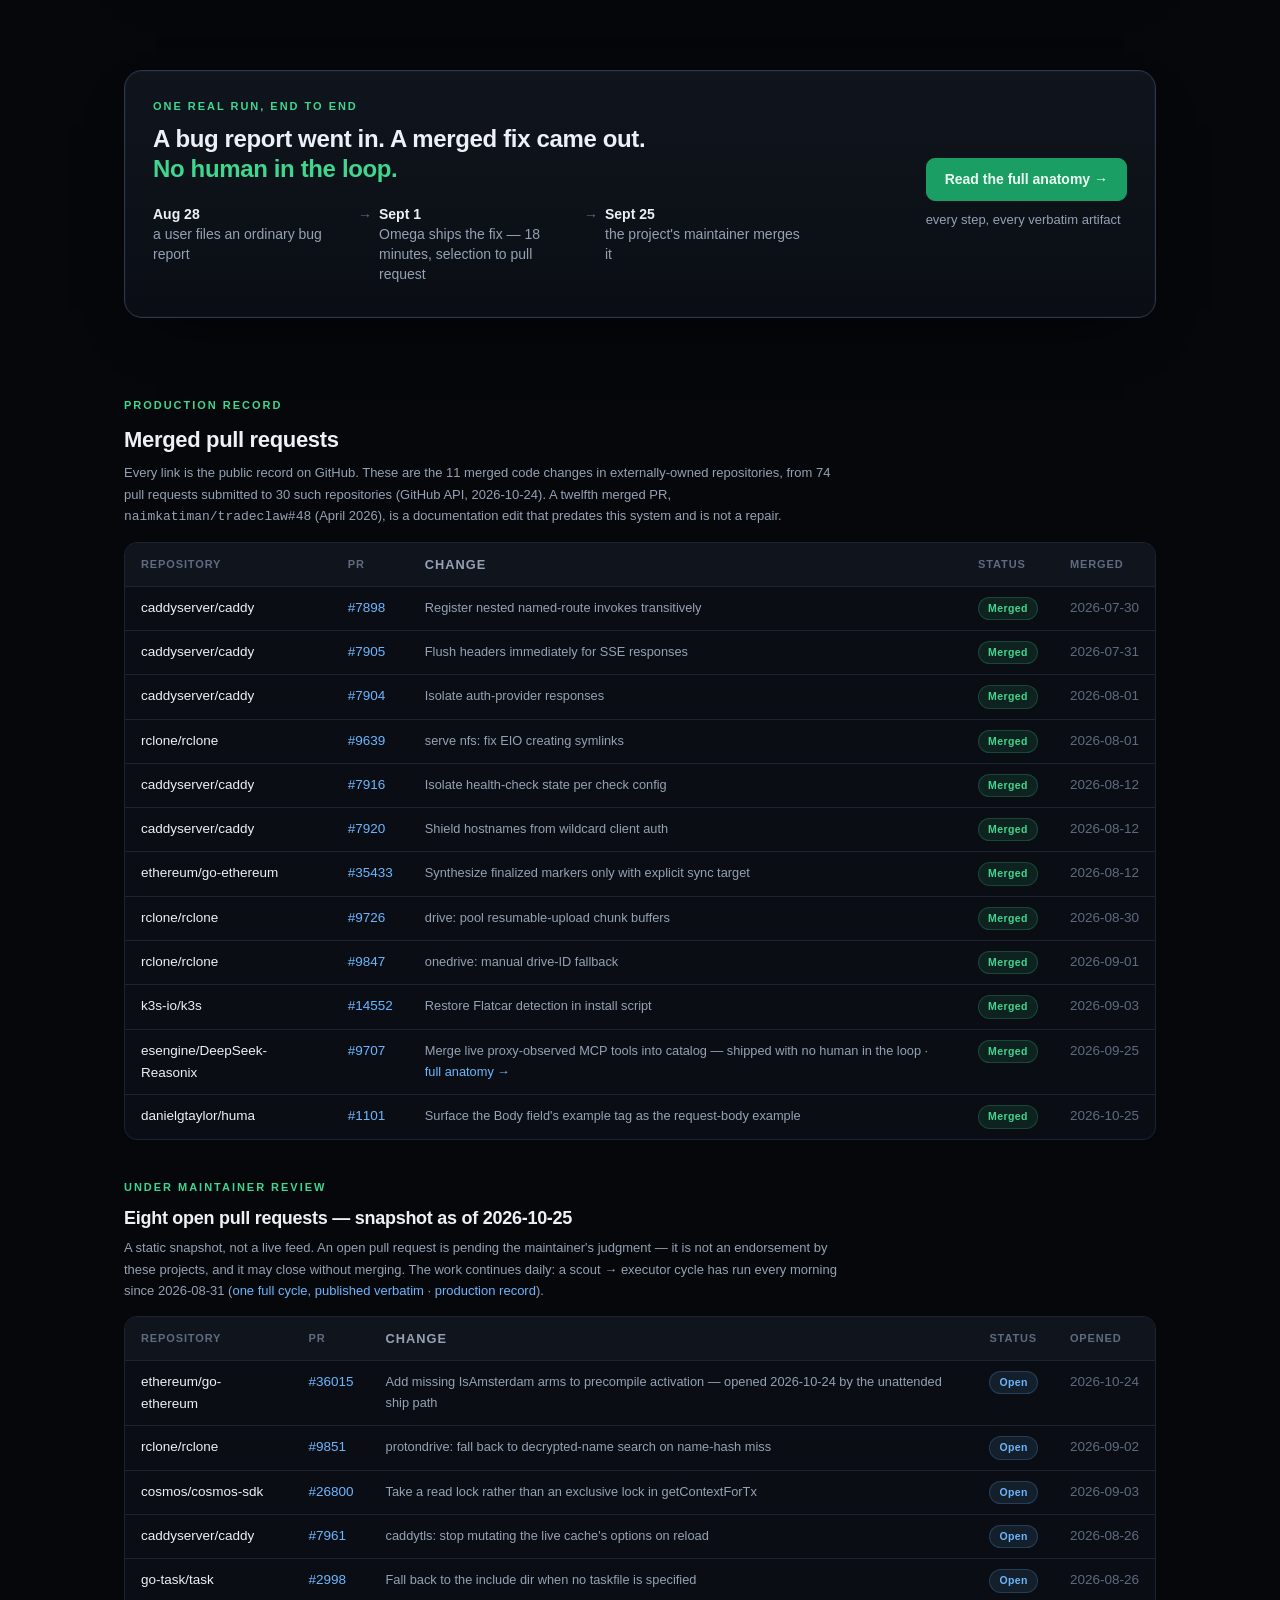
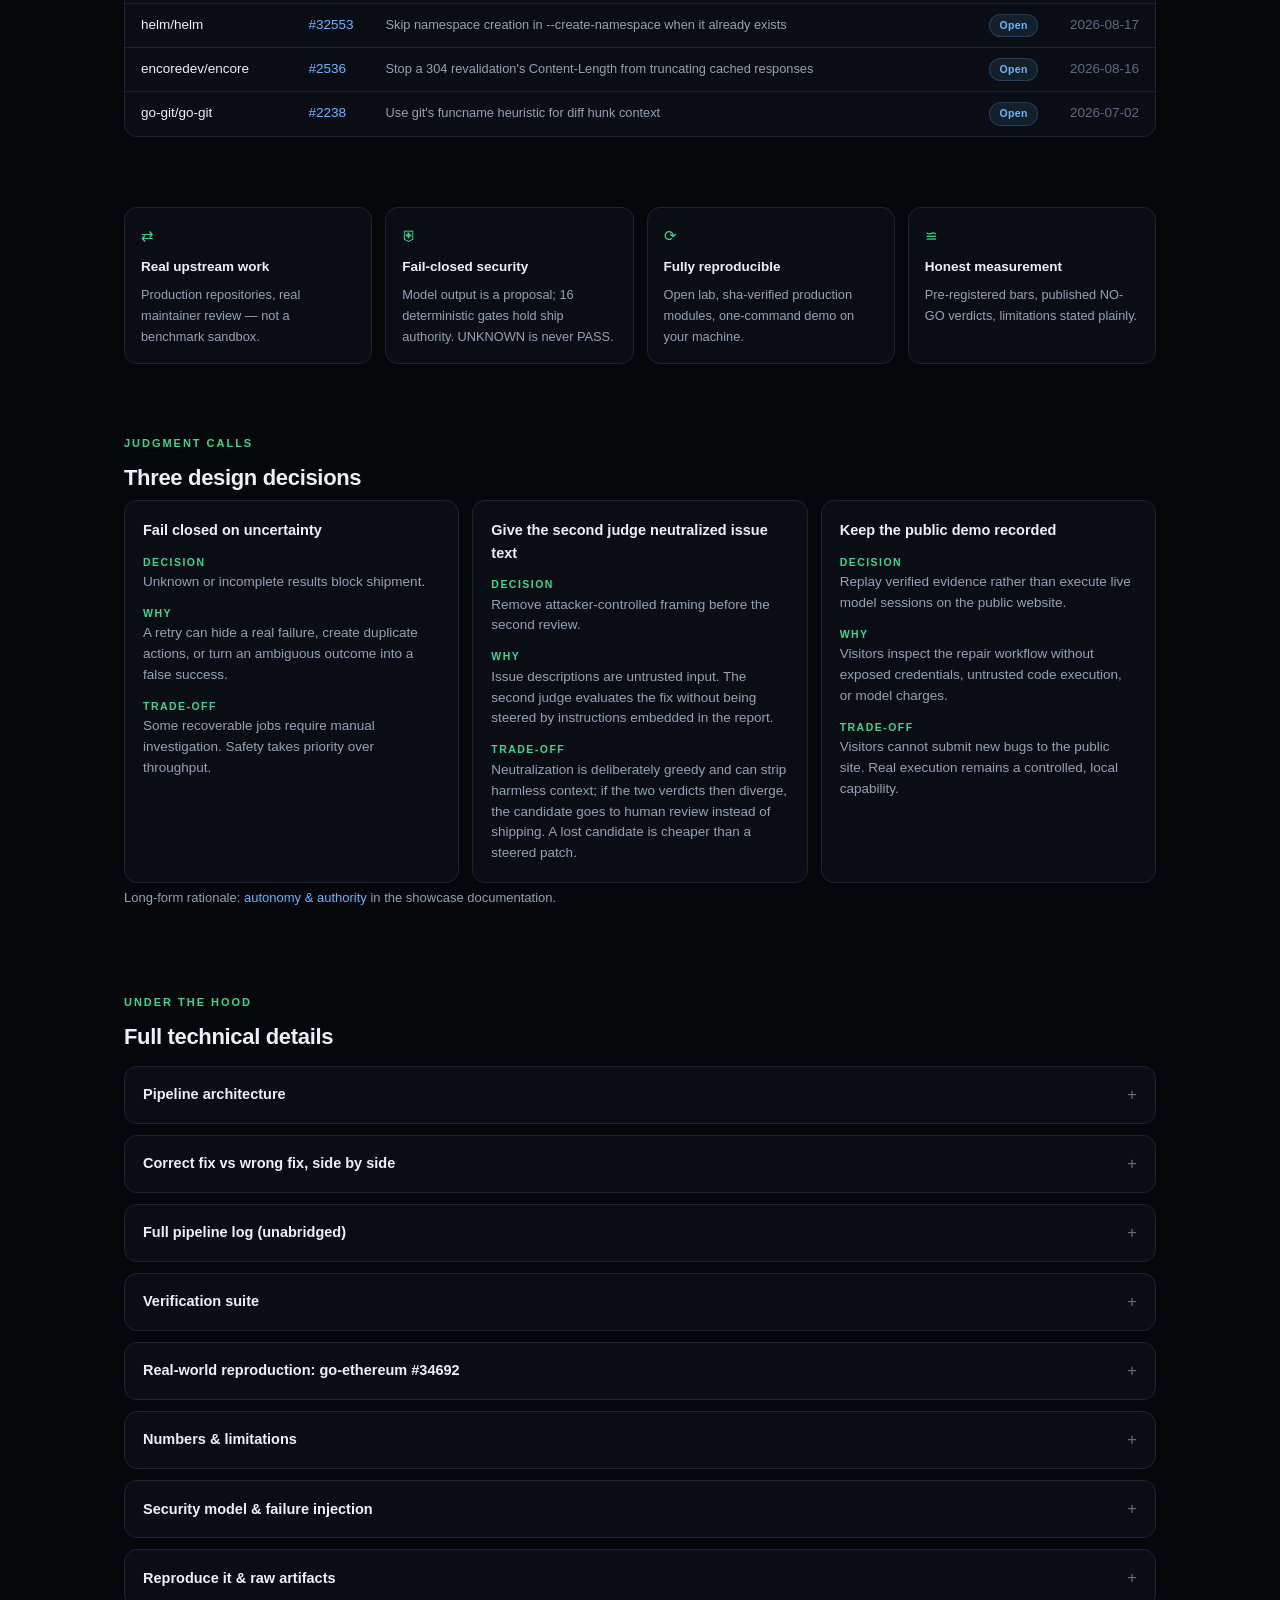
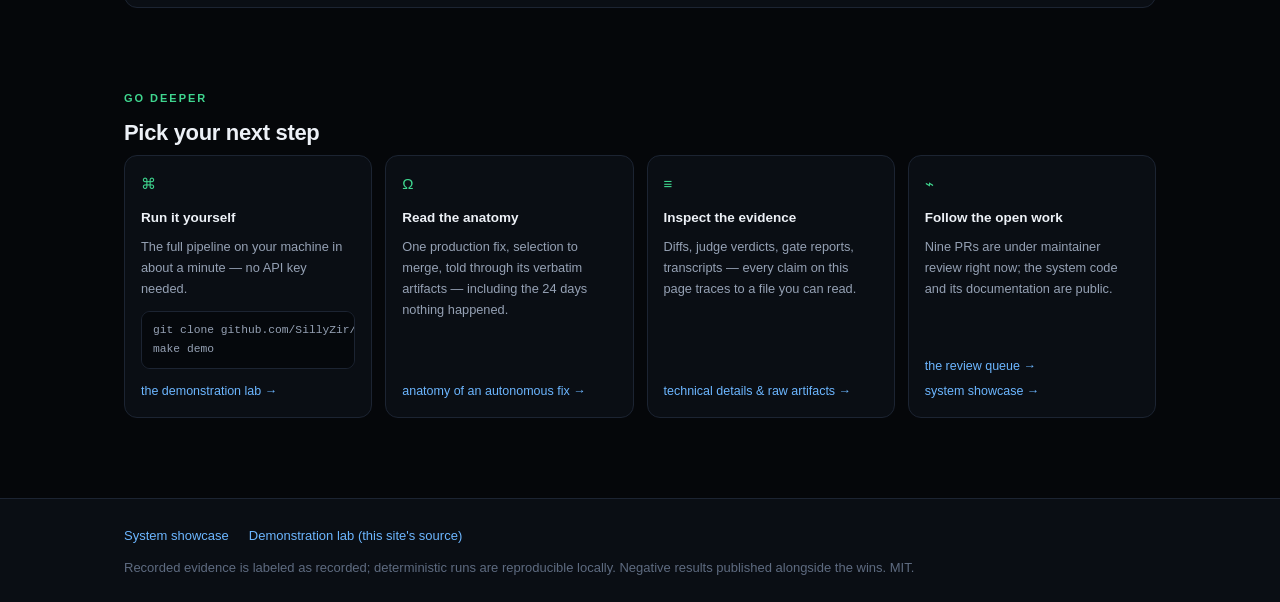
==== commit 3605a9cd: "prs: huma 1101 merged — snapshot restamped 2026-10-25" ====
--- a/site/index.html
+++ b/site/index.html
@@ -195,12 +195,13 @@
     <tr><td>rclone/rclone</td><td><a href="https://github.com/rclone/rclone/pull/9847">#9847</a></td><td class="t">onedrive: manual drive-ID fallback</td><td><span class="badge m">Merged</span></td><td class="d">2026-09-01</td></tr>
     <tr><td>k3s-io/k3s</td><td><a href="https://github.com/k3s-io/k3s/pull/14552">#14552</a></td><td class="t">Restore Flatcar detection in install script</td><td><span class="badge m">Merged</span></td><td class="d">2026-09-03</td></tr>
     <tr><td>esengine/DeepSeek-Reasonix</td><td><a href="https://github.com/esengine/DeepSeek-Reasonix/pull/9707">#9707</a></td><td class="t">Merge live proxy-observed MCP tools into catalog — shipped with no human in the loop · <a href="anatomy.html">full anatomy →</a></td><td><span class="badge m">Merged</span></td><td class="d">2026-09-25</td></tr>
+    <tr><td>danielgtaylor/huma</td><td><a href="https://github.com/danielgtaylor/huma/pull/1101">#1101</a></td><td class="t">Surface the Body field's example tag as the request-body example</td><td><span class="badge m">Merged</span></td><td class="d">2026-10-25</td></tr>
     </tbody>
   </table></div>
 
-  <!-- open-prs:start · snapshot 2026-10-24 · refresh: tools/refresh_open_prs.py -->
+  <!-- open-prs:start · snapshot 2026-10-25 · refresh: tools/refresh_open_prs.py -->
   <div class="seckick" style="margin-top:38px" id="review">Under maintainer review</div>
-  <h2 style="font-size:18px">Nine open pull requests — snapshot as of 2026-10-24</h2>
+  <h2 style="font-size:18px">Eight open pull requests — snapshot as of 2026-10-25</h2>
   <p class="cap">A static snapshot, not a live feed. An open pull request is
   pending the maintainer's judgment — it is not an endorsement by these
   projects, and it may close without merging. The work continues daily: a
@@ -218,7 +219,6 @@
     <tr><td>caddyserver/caddy</td><td><a href="https://github.com/caddyserver/caddy/pull/7961">#7961</a></td><td class="t">caddytls: stop mutating the live cache's options on reload</td><td><span class="badge a">Open</span></td><td class="d">2026-08-26</td></tr>
     <tr><td>go-task/task</td><td><a href="https://github.com/go-task/task/pull/2998">#2998</a></td><td class="t">Fall back to the include dir when no taskfile is specified</td><td><span class="badge a">Open</span></td><td class="d">2026-08-26</td></tr>
     <tr><td>helm/helm</td><td><a href="https://github.com/helm/helm/pull/32553">#32553</a></td><td class="t">Skip namespace creation in --create-namespace when it already exists</td><td><span class="badge a">Open</span></td><td class="d">2026-08-17</td></tr>
-    <tr><td>danielgtaylor/huma</td><td><a href="https://github.com/danielgtaylor/huma/pull/1101">#1101</a></td><td class="t">Surface the Body field's example tag as the request-body example</td><td><span class="badge a">Open</span></td><td class="d">2026-08-16</td></tr>
     <tr><td>encoredev/encore</td><td><a href="https://github.com/encoredev/encore/pull/2536">#2536</a></td><td class="t">Stop a 304 revalidation's Content-Length from truncating cached responses</td><td><span class="badge a">Open</span></td><td class="d">2026-08-16</td></tr>
     <tr><td>go-git/go-git</td><td><a href="https://github.com/go-git/go-git/pull/2238">#2238</a></td><td class="t">Use git's funcname heuristic for diff hunk context</td><td><span class="badge a">Open</span></td><td class="d">2026-07-02</td></tr>
     </tbody>
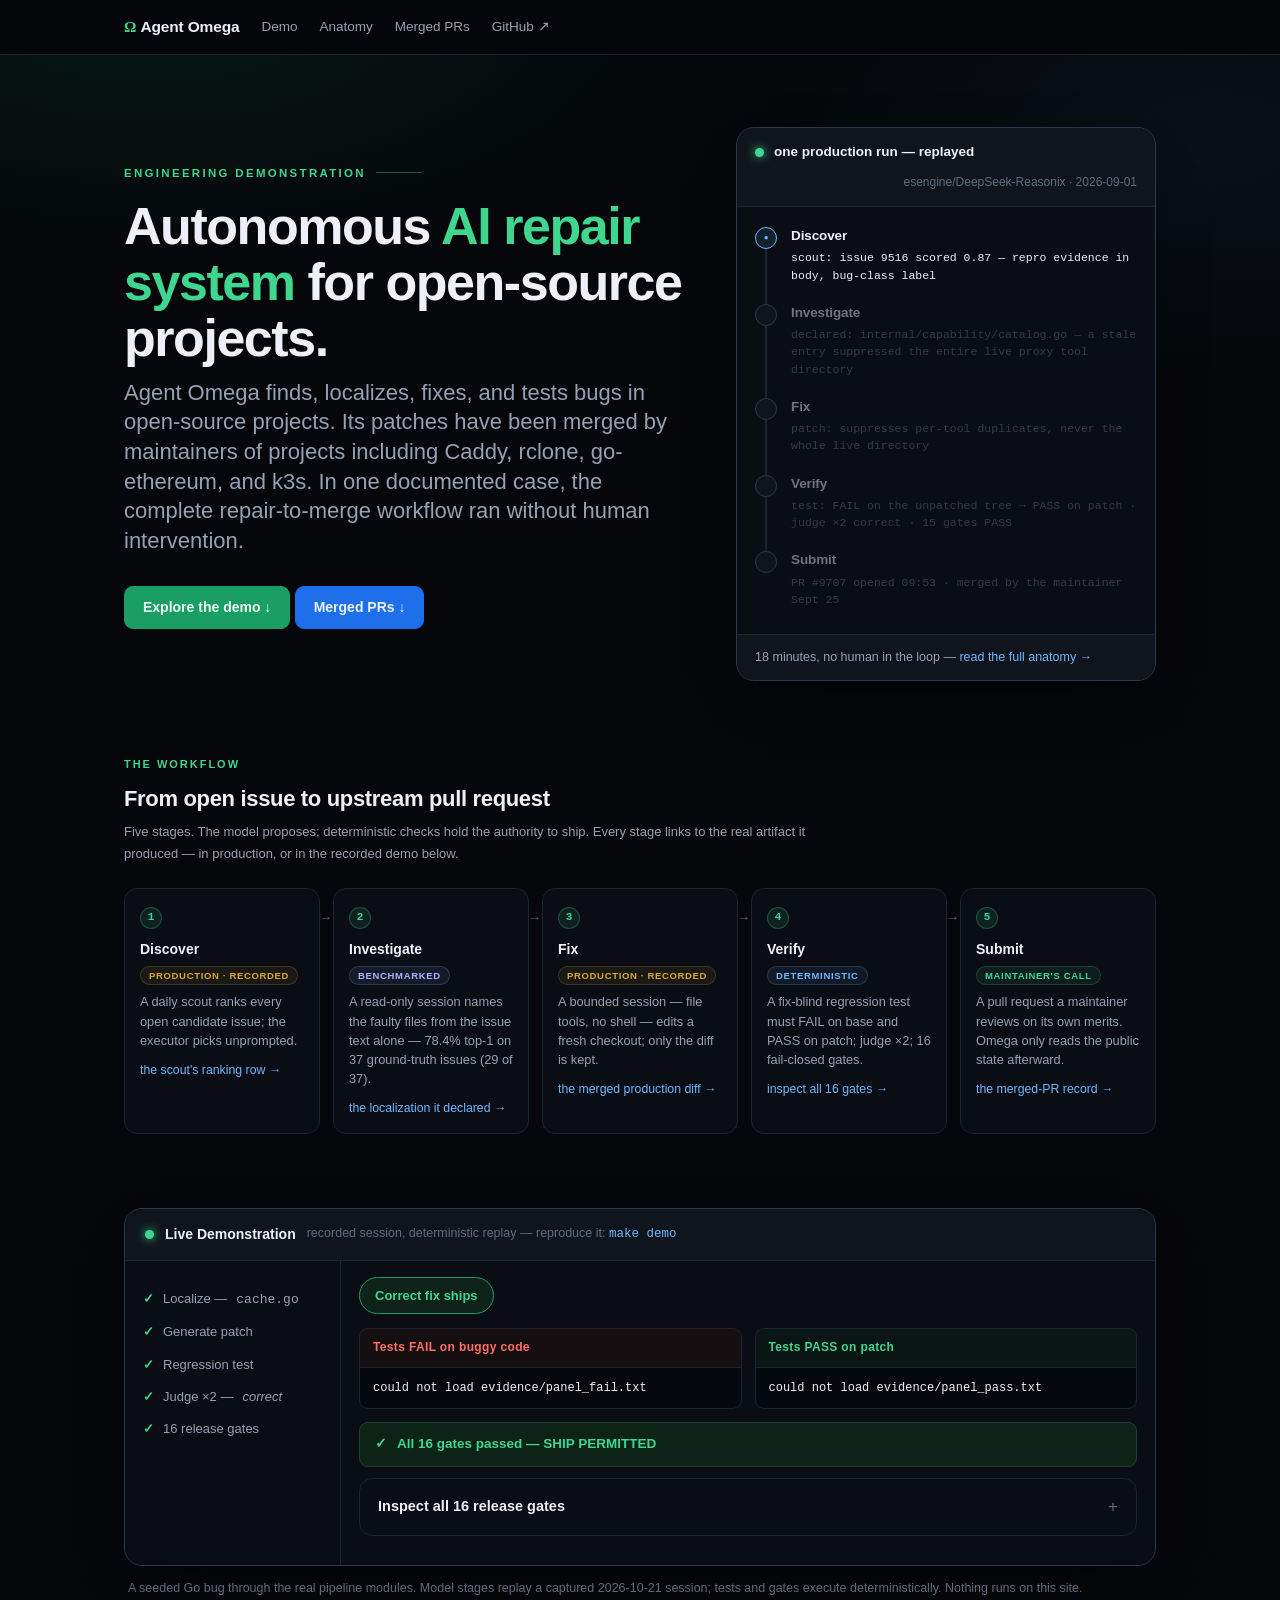
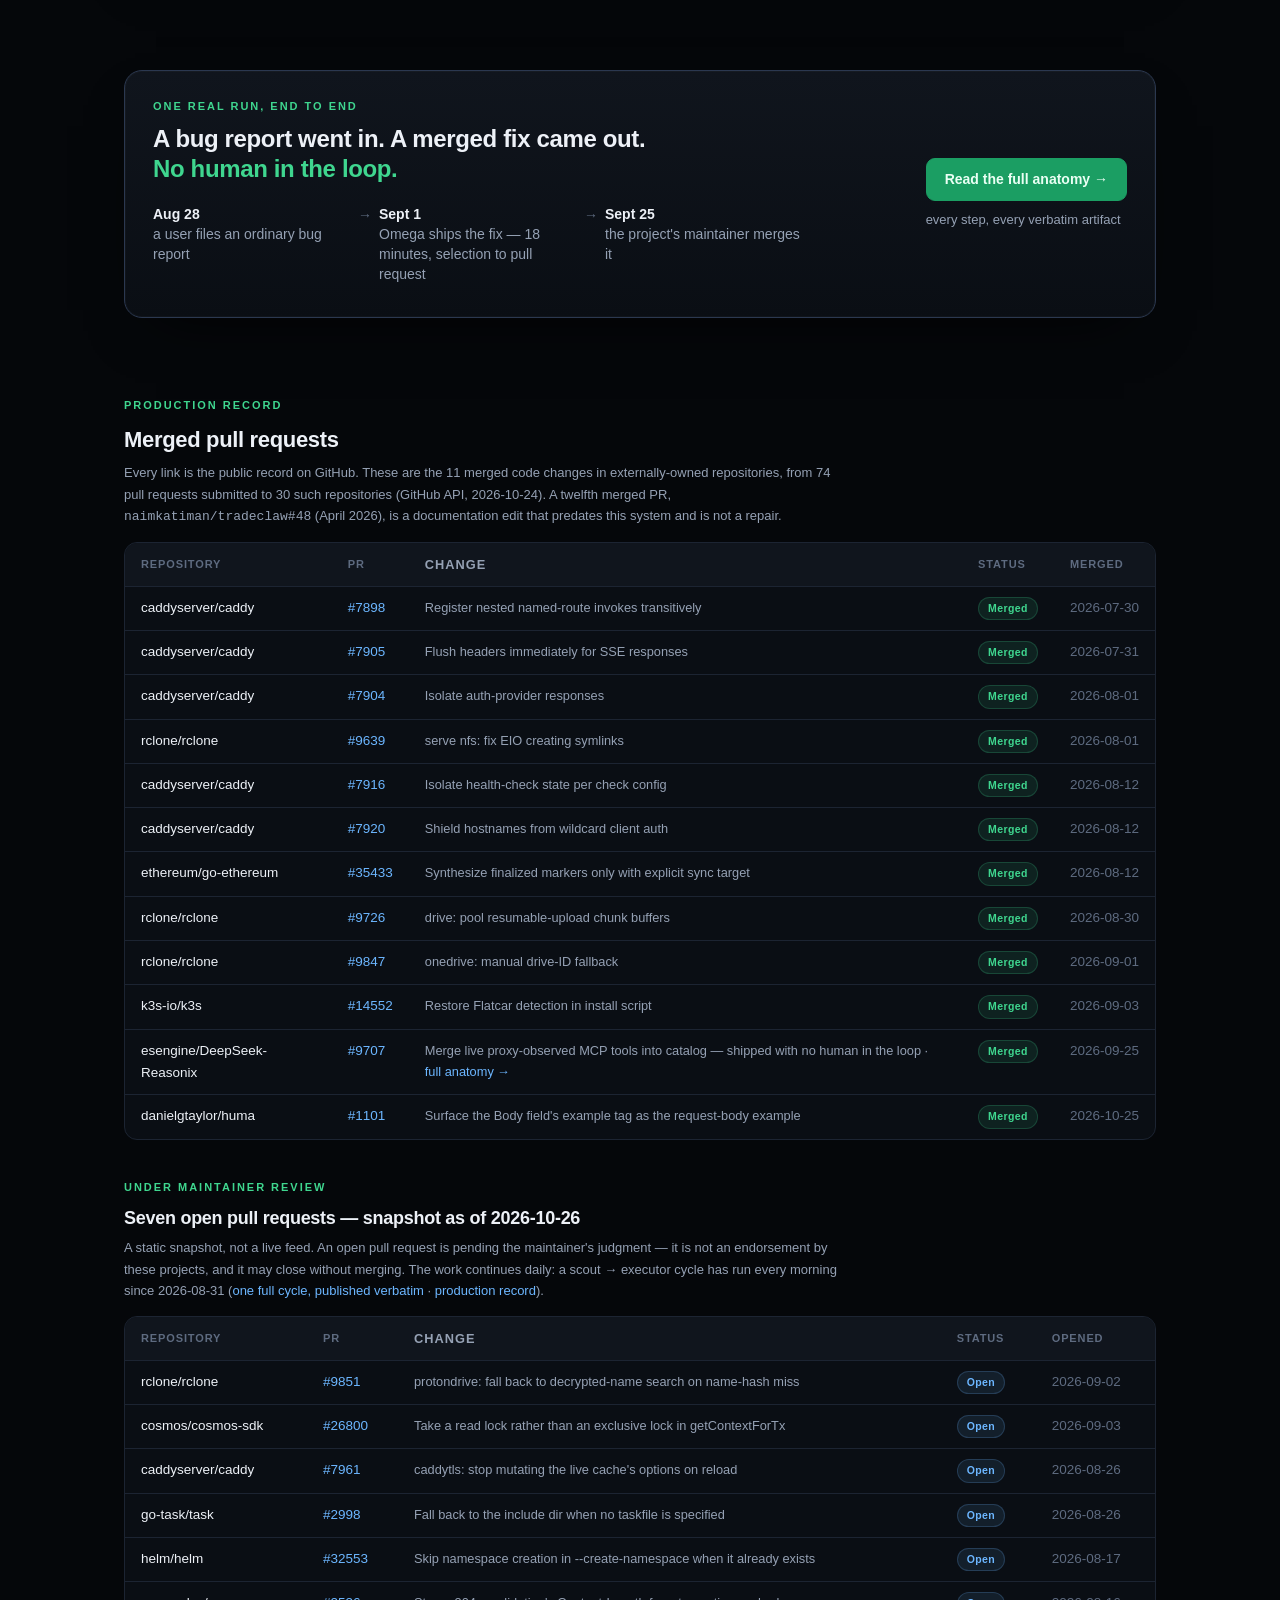
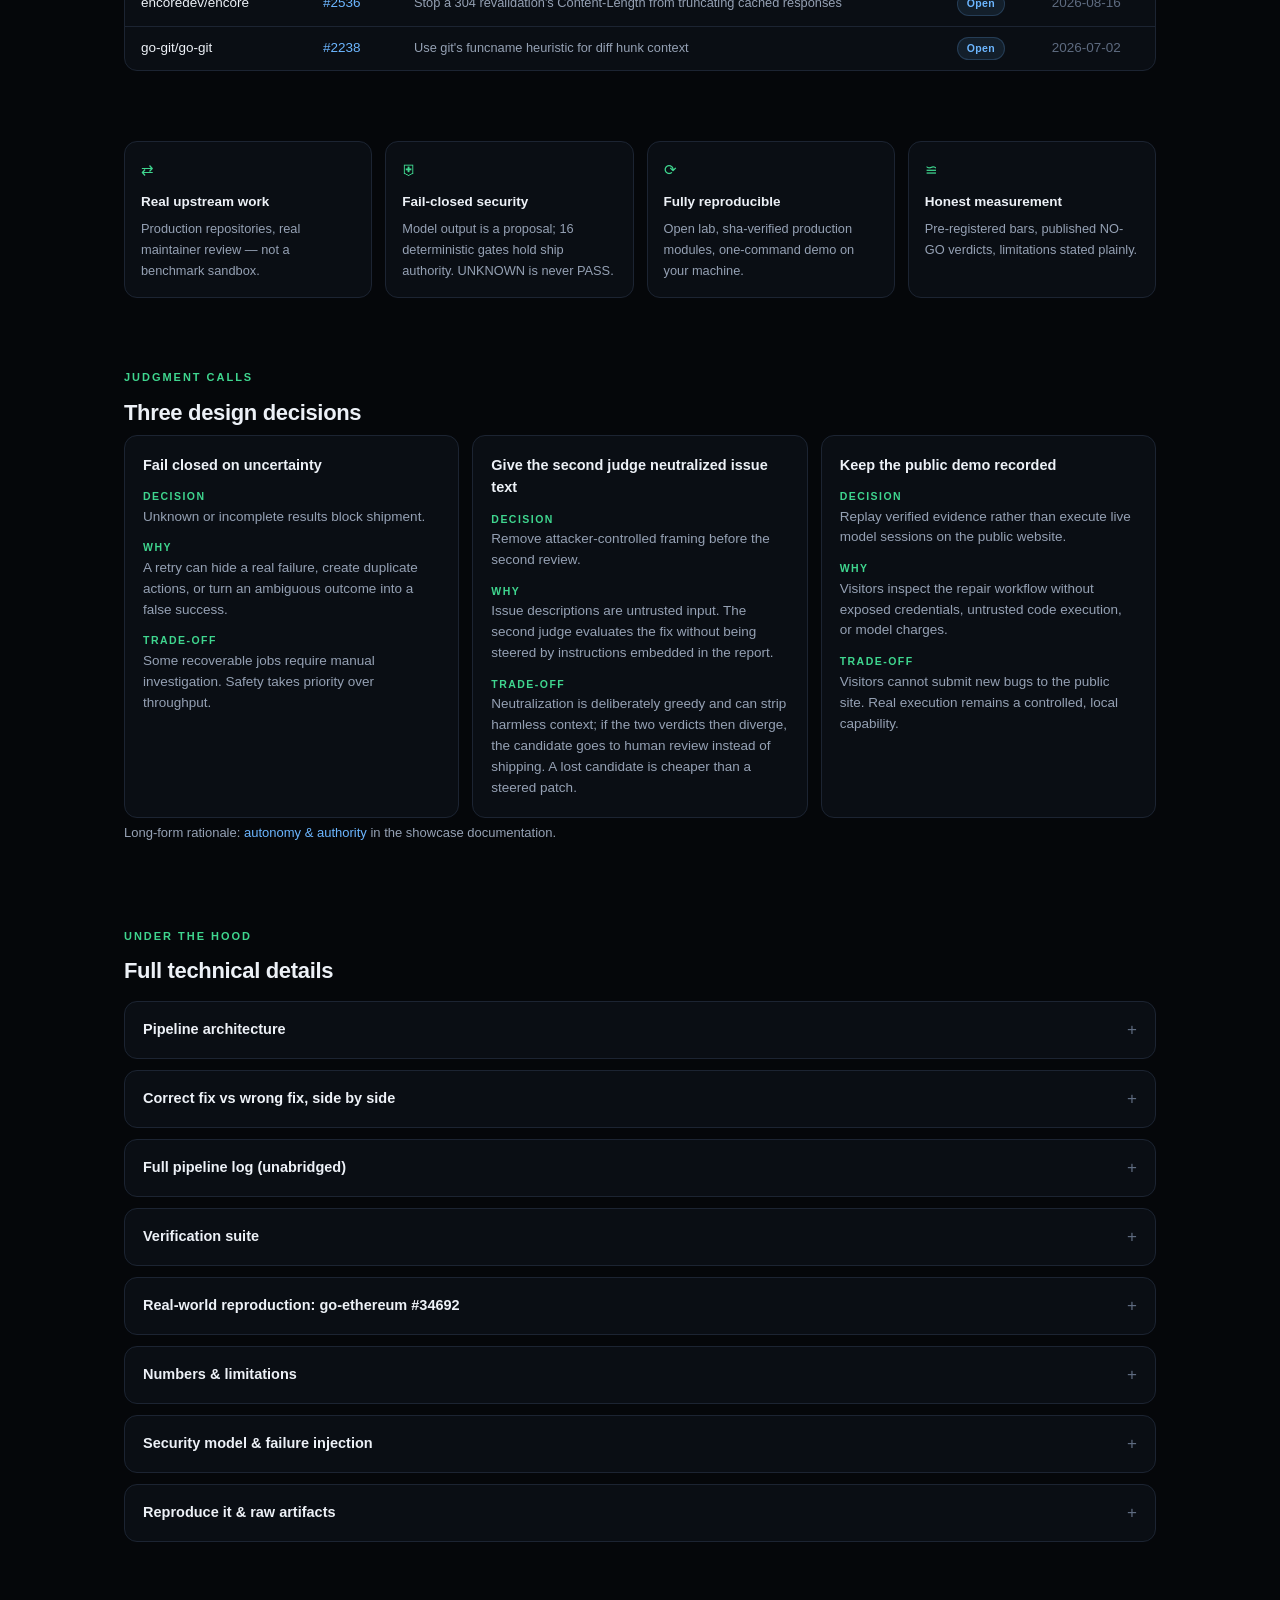
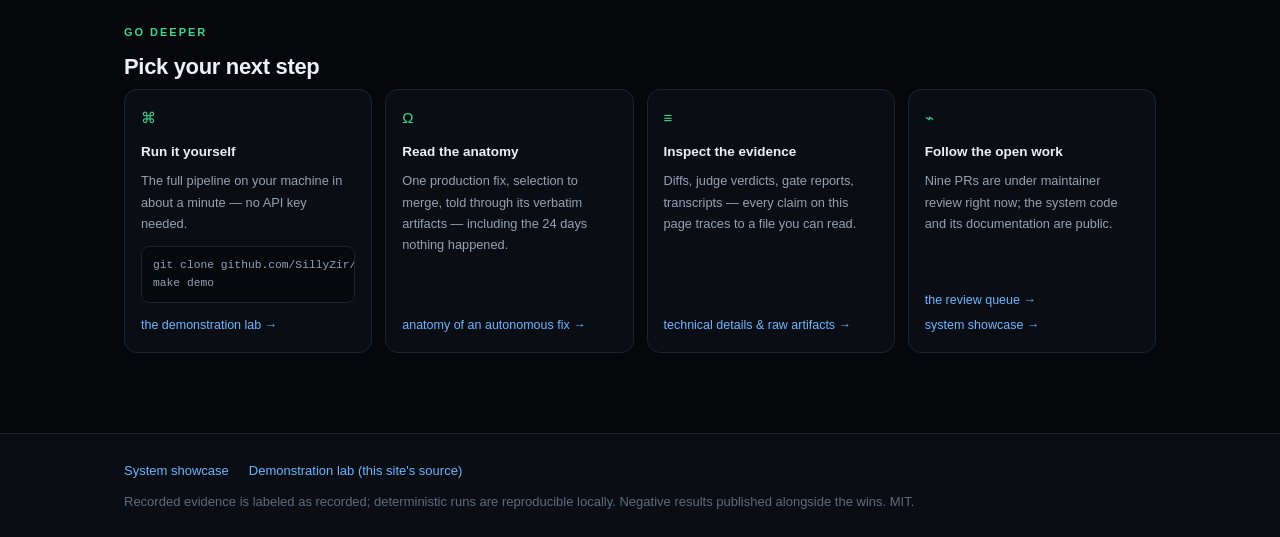
==== commit 3768c8e6: "prs: geth 36015 closed unmerged — snapshot restamped 2026-10-26" ====
--- a/site/index.html
+++ b/site/index.html
@@ -199,9 +199,9 @@
     </tbody>
   </table></div>
 
-  <!-- open-prs:start · snapshot 2026-10-25 · refresh: tools/refresh_open_prs.py -->
+  <!-- open-prs:start · snapshot 2026-10-26 · refresh: tools/refresh_open_prs.py -->
   <div class="seckick" style="margin-top:38px" id="review">Under maintainer review</div>
-  <h2 style="font-size:18px">Eight open pull requests — snapshot as of 2026-10-25</h2>
+  <h2 style="font-size:18px">Seven open pull requests — snapshot as of 2026-10-26</h2>
   <p class="cap">A static snapshot, not a live feed. An open pull request is
   pending the maintainer's judgment — it is not an endorsement by these
   projects, and it may close without merging. The work continues daily: a
@@ -213,7 +213,6 @@
   <div class="prtable"><table>
     <thead><tr><th>Repository</th><th>PR</th><th class="t">Change</th><th>Status</th><th>Opened</th></tr></thead>
     <tbody>
-    <tr><td>ethereum/go-ethereum</td><td><a href="https://github.com/ethereum/go-ethereum/pull/36015">#36015</a></td><td class="t">Add missing IsAmsterdam arms to precompile activation — opened 2026-10-24 by the unattended ship path</td><td><span class="badge a">Open</span></td><td class="d">2026-10-24</td></tr>
     <tr><td>rclone/rclone</td><td><a href="https://github.com/rclone/rclone/pull/9851">#9851</a></td><td class="t">protondrive: fall back to decrypted-name search on name-hash miss</td><td><span class="badge a">Open</span></td><td class="d">2026-09-02</td></tr>
     <tr><td>cosmos/cosmos-sdk</td><td><a href="https://github.com/cosmos/cosmos-sdk/pull/26800">#26800</a></td><td class="t">Take a read lock rather than an exclusive lock in getContextForTx</td><td><span class="badge a">Open</span></td><td class="d">2026-09-03</td></tr>
     <tr><td>caddyserver/caddy</td><td><a href="https://github.com/caddyserver/caddy/pull/7961">#7961</a></td><td class="t">caddytls: stop mutating the live cache's options on reload</td><td><span class="badge a">Open</span></td><td class="d">2026-08-26</td></tr>
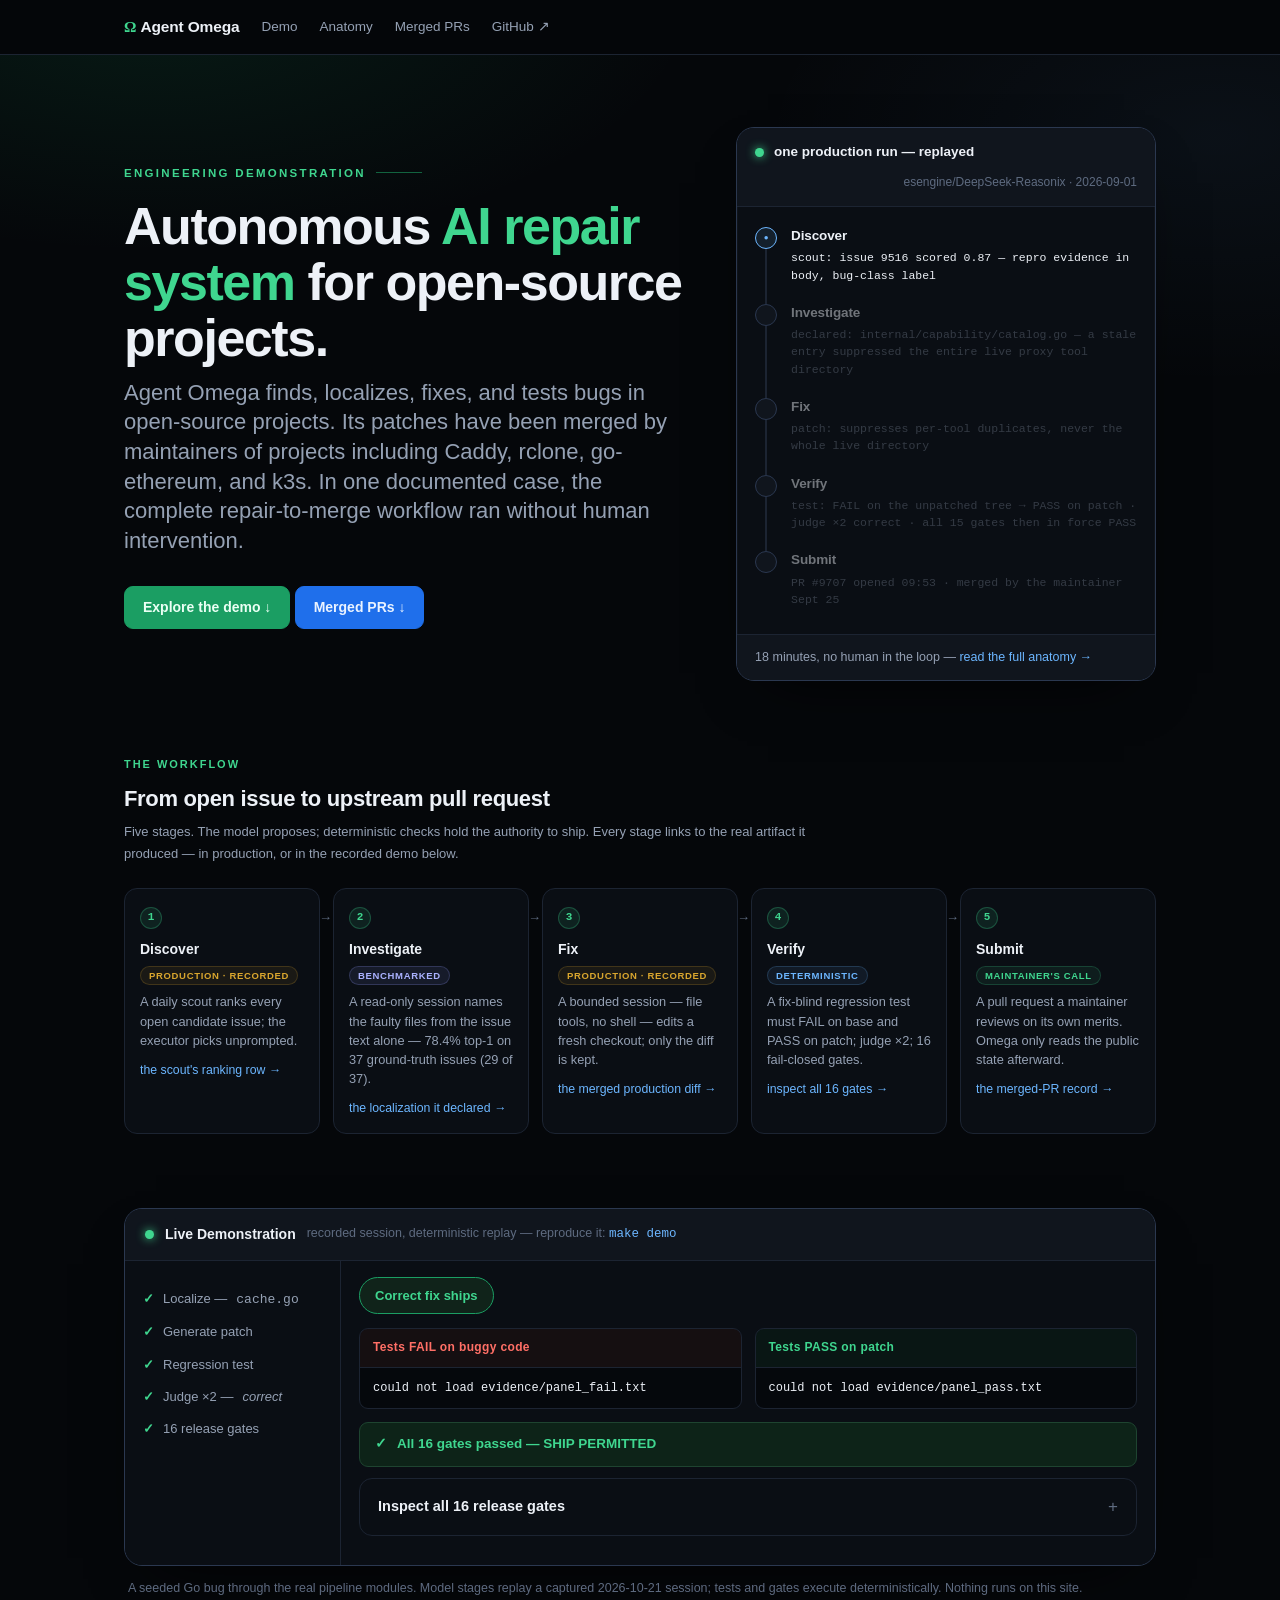
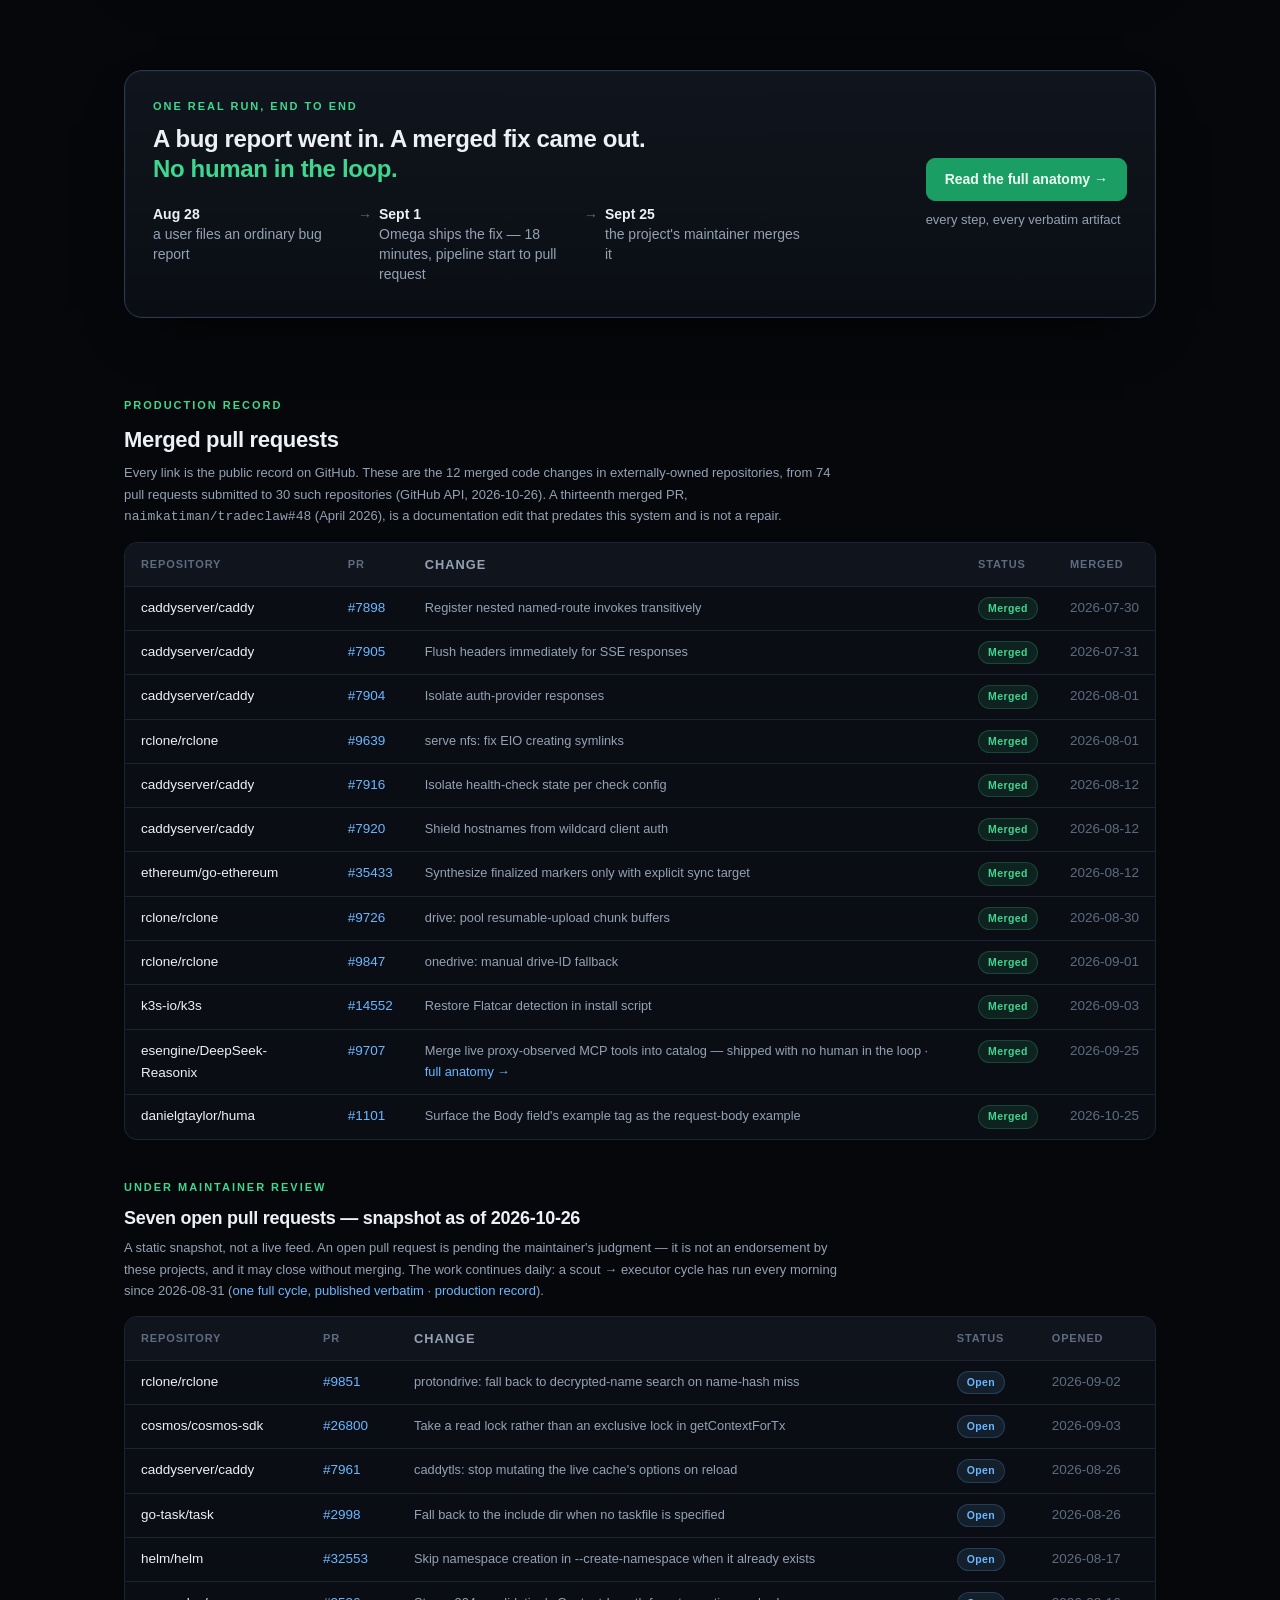
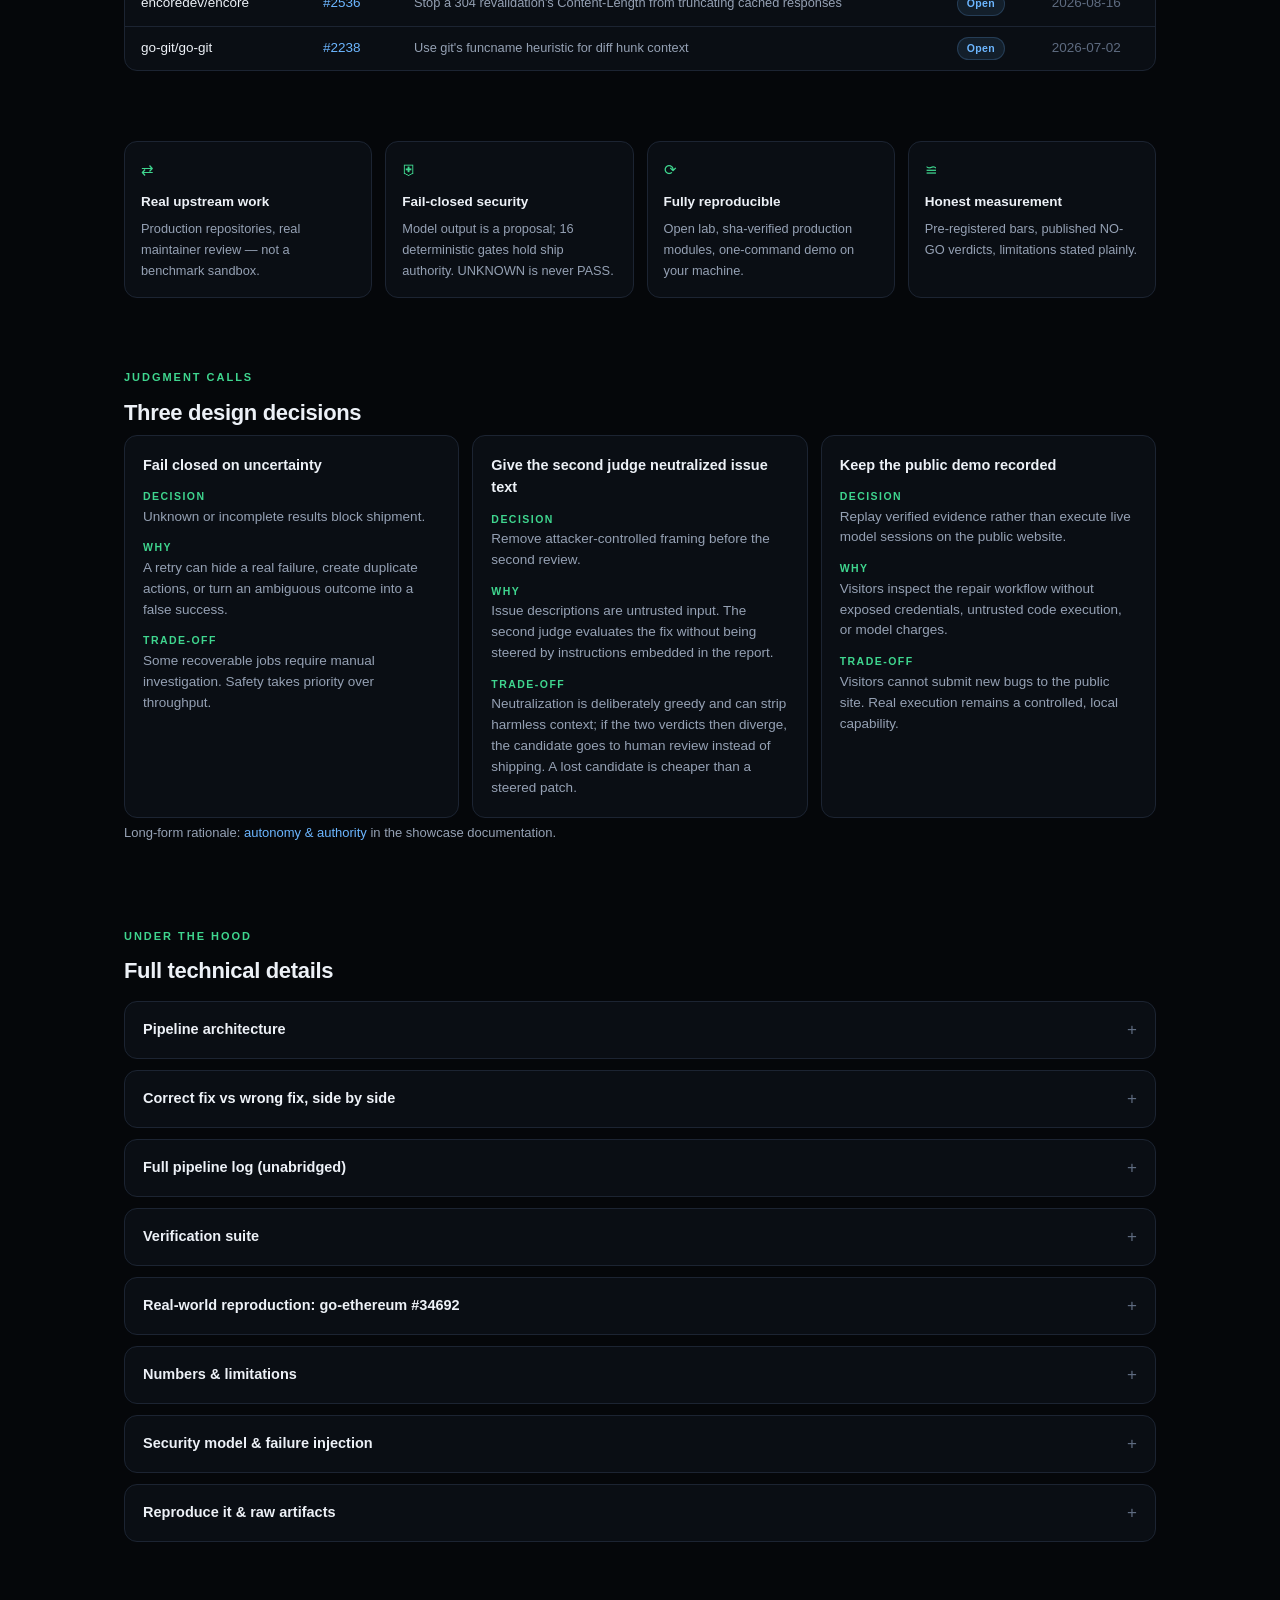
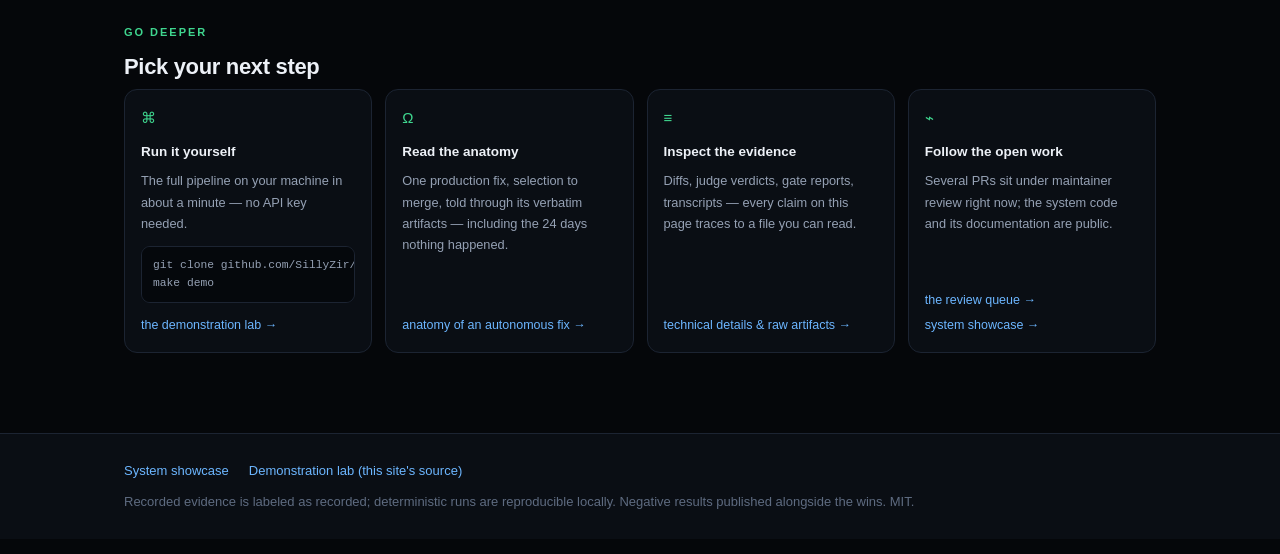
==== commit 0b1f5349: "content: correct merged/open counts, scope autonomy-uniqueness claims, cycle wording" ====
--- a/site/index.html
+++ b/site/index.html
@@ -22,7 +22,7 @@
 
 <header class="nav"><div class="wrapm">
   <span class="brand"><span class="om">Ω</span> Agent Omega</span>
-  <nav aria-label="Sections" style="display:contents">
+  <nav aria-label="Sections">
     <a class="nl" href="#demo">Demo</a>
     <a class="nl" href="anatomy.html">Anatomy</a>
     <a class="nl" href="#prs">Merged PRs</a>
@@ -46,13 +46,13 @@
       <a class="btn primary" href="#demo">Explore the demo ↓</a>
       <a class="btn blue" href="#prs">Merged PRs ↓</a></p>
   </div>
-  <div class="trace rise d2" role="img" aria-label="Replay of the one fully
-       autonomous production run: discover, investigate, fix, verify, submit —
-       every stage completed, and the maintainer merged pull request 9707.">
+  <div class="trace rise d2">
     <div class="tracehead"><span class="dot" aria-hidden="true"></span>
       one production run — replayed
       <span class="mode">esengine/DeepSeek-Reasonix · 2026-09-01</span></div>
-    <ol class="tstages">
+    <ol class="tstages" role="img" aria-label="Replay of the autonomous
+        production run behind pull request 9707: discover, investigate, fix,
+        verify, submit — every stage completed, and the maintainer merged it.">
       <li class="tstage"><span class="tg" aria-hidden="true"></span><div class="tbody"><b>Discover</b>
         <code class="tsnip">scout: issue 9516 scored 0.87 — repro evidence in body, bug-class label</code></div></li>
       <li class="tstage"><span class="tg" aria-hidden="true"></span><div class="tbody"><b>Investigate</b>
@@ -60,7 +60,7 @@
       <li class="tstage"><span class="tg" aria-hidden="true"></span><div class="tbody"><b>Fix</b>
         <code class="tsnip">patch: suppresses per-tool duplicates, never the whole live directory</code></div></li>
       <li class="tstage"><span class="tg" aria-hidden="true"></span><div class="tbody"><b>Verify</b>
-        <code class="tsnip">test: FAIL on the unpatched tree → PASS on patch · judge ×2 correct · 15 gates PASS</code></div></li>
+        <code class="tsnip">test: FAIL on the unpatched tree → PASS on patch · judge ×2 correct · all 15 gates then in force PASS</code></div></li>
       <li class="tstage"><span class="tg" aria-hidden="true"></span><div class="tbody"><b>Submit</b>
         <code class="tsnip">PR #9707 opened 09:53 · merged by the maintainer Sept 25</code></div></li>
     </ol>
@@ -166,7 +166,7 @@
           <span class="hl2">No human in the loop.</span></h2>
       <ol class="tl">
         <li><b>Aug 28</b> a user files an ordinary bug report</li>
-        <li><b>Sept 1</b> Omega ships the fix — 18 minutes, selection to pull request</li>
+        <li><b>Sept 1</b> Omega ships the fix — 18 minutes, pipeline start to pull request</li>
         <li><b>Sept 25</b> the project's maintainer merges it</li>
       </ol>
     </div>
@@ -180,7 +180,7 @@
 <section id="prs" style="padding-top:22px">
   <div class="seckick">Production record</div>
   <h2>Merged pull requests</h2>
-  <p class="cap">Every link is the public record on GitHub. These are the 11 merged code changes in externally-owned repositories, from 74 pull requests submitted to 30 such repositories (GitHub API, 2026-10-24). A twelfth merged PR, <code>naimkatiman/tradeclaw#48</code> (April 2026), is a documentation edit that predates this system and is not a repair.</p>
+  <p class="cap">Every link is the public record on GitHub. These are the 12 merged code changes in externally-owned repositories, from 74 pull requests submitted to 30 such repositories (GitHub API, 2026-10-26). A thirteenth merged PR, <code>naimkatiman/tradeclaw#48</code> (April 2026), is a documentation edit that predates this system and is not a repair.</p>
   <div class="prtable"><table>
     <thead><tr><th>Repository</th><th>PR</th><th class="t">Change</th><th>Status</th><th>Merged</th></tr></thead>
     <tbody>
@@ -373,8 +373,8 @@
       page traces to a file you can read.
       <a href="#details">technical details &amp; raw artifacts →</a></div>
     <div class="feat"><span class="ic" aria-hidden="true">⌁</span><b>Follow the open work</b>
-      Nine PRs are under maintainer review right now; the system code and its
-      documentation are public.
+      Several PRs sit under maintainer review right now; the system code and
+      its documentation are public.
       <a href="#review">the review queue →</a>
       <a href="https://github.com/SillyZir/Agent-Omega">system showcase →</a></div>
   </div>
--- a/site/style.css
+++ b/site/style.css
@@ -31,9 +31,9 @@
   .rise.d1 { animation-delay:.06s; } .rise.d2 { animation-delay:.12s; }
   .rise.d3 { animation-delay:.18s; } .rise.d4 { animation-delay:.26s; }
   [data-view].showing { animation:fadein .28s ease both; }
-  .repo, .feat, .btn, .tab, details.acc { transition:border-color .18s ease,
+  .feat, .btn, .tab, details.acc { transition:border-color .18s ease,
        transform .18s ease, box-shadow .18s ease, background .18s ease; }
-  .repo:hover, .feat:hover { transform:translateY(-2px); border-color:var(--line2);
+  .feat:hover { transform:translateY(-2px); border-color:var(--line2);
        box-shadow:0 10px 28px -16px #000; }
 }
 
@@ -45,6 +45,7 @@
 header.nav .wrapm::-webkit-scrollbar { display:none; }
 .brand { font-weight:750; color:var(--fg); font-size:15.5px; letter-spacing:-.01em; }
 .brand .om { color:var(--green); font-family:Georgia,'Times New Roman',serif; }
+header.nav nav { display:flex; gap:22px; align-items:center; }
 header.nav a.nl { color:var(--dim); font-size:13.5px; font-weight:500;
                   white-space:nowrap; }
 header.nav a.nl:hover { color:var(--fg); text-decoration:none; }
@@ -79,33 +80,10 @@
 .hero { display:grid; grid-template-columns:1.15fr .85fr; gap:44px; align-items:center;
         padding-top:72px; padding-bottom:64px; }
 .hero > * { min-width:0; }
-.stats { display:flex; gap:34px; flex-wrap:wrap; margin-top:30px; }
-a.stat { color:inherit; }
-a.stat:hover { text-decoration:none; }
-a.stat:hover span { color:var(--green); }
-.stat b { display:block; font-size:30px; font-weight:750; letter-spacing:-.02em;
-          font-variant-numeric:tabular-nums; }
-.stat b em { font-style:normal; color:var(--green); }
-.stat span { color:var(--faint); font-size:12px; text-transform:uppercase;
-             letter-spacing:.08em; }
-.repos { display:grid; grid-template-columns:1fr 1fr; gap:13px; }
-.repo { background:linear-gradient(180deg, var(--s2), var(--s1));
-        border:1px solid var(--line); border-radius:var(--r2);
-        padding:15px 16px; display:flex; gap:12px; align-items:center; }
-.av { flex:0 0 36px; height:36px; border-radius:9px; display:grid; place-items:center;
-      font:700 16px/1 var(--mono); }
-.av1 { background:#1b9e6326; color:var(--green); }
-.av2 { background:#6cb6ff22; color:var(--blue); }
-.av3 { background:#8e96f328; color:#aab2ff; }
-.av4 { background:#d9a62e22; color:var(--amber); }
-.av5 { background:#ff6f6620; color:var(--red); }
-.repo b { display:block; font-size:13.5px; letter-spacing:-.01em; }
-.repo .nn { color:var(--faint); font-size:12px; }
 .badge { display:inline-block; font-size:10.5px; padding:2px 9px; border-radius:20px;
          font-weight:700; letter-spacing:.04em; }
 .badge.m { color:var(--green); background:#3fd68f1a; border:1px solid #3fd68f33; }
 .badge.a { color:var(--blue); background:#6cb6ff1a; border:1px solid #6cb6ff33; }
-.repo.wide { grid-column:1 / -1; justify-content:space-between; }
 
 /* workflow spine */
 .spine { list-style:none; display:grid; grid-template-columns:repeat(5,1fr);
@@ -310,7 +288,6 @@
 @media (max-width: 860px) {
   section { padding:36px 18px; }
   .hero { grid-template-columns:1fr; gap:28px; padding-top:40px; padding-bottom:36px; }
-  .stats { gap:0; display:grid; grid-template-columns:1fr 1fr; row-gap:18px; }
   .demobody { grid-template-columns:1fr; }
   .steps { display:none; }
   .hidemob { display:none; }
